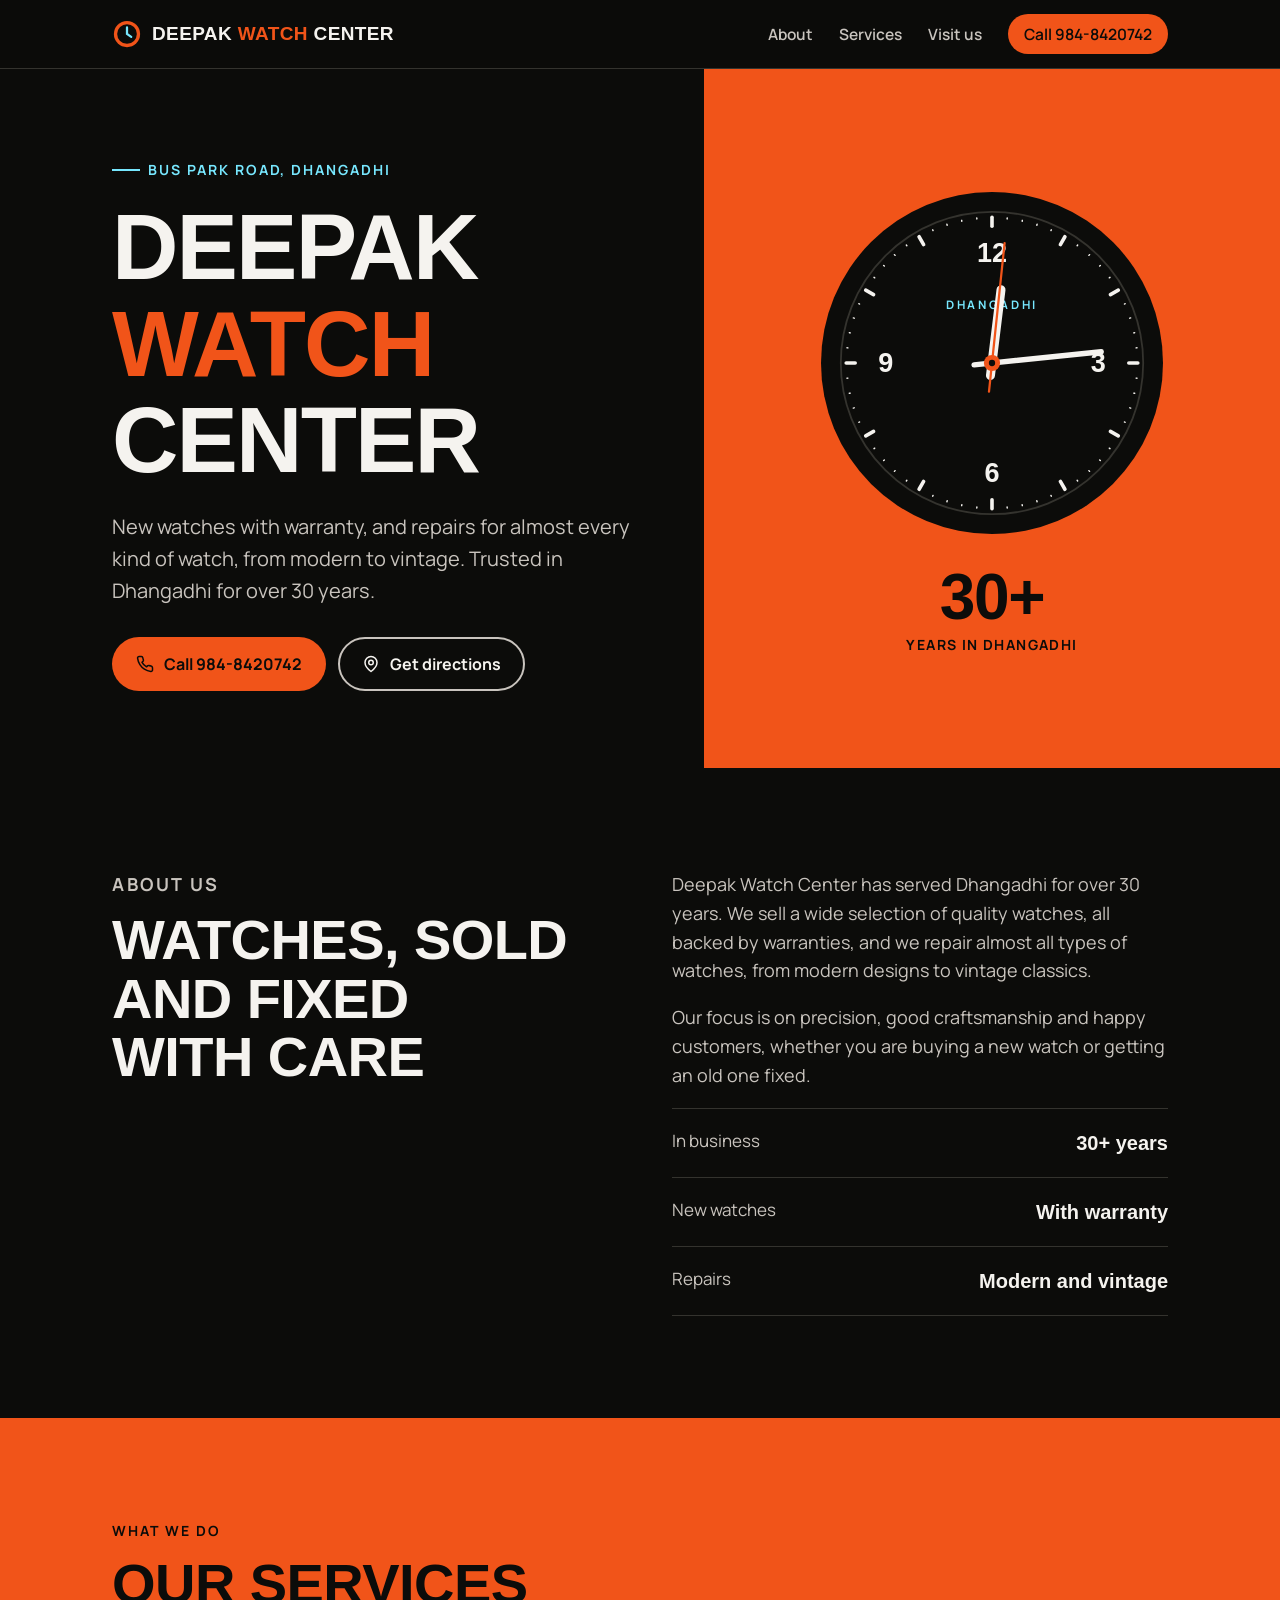
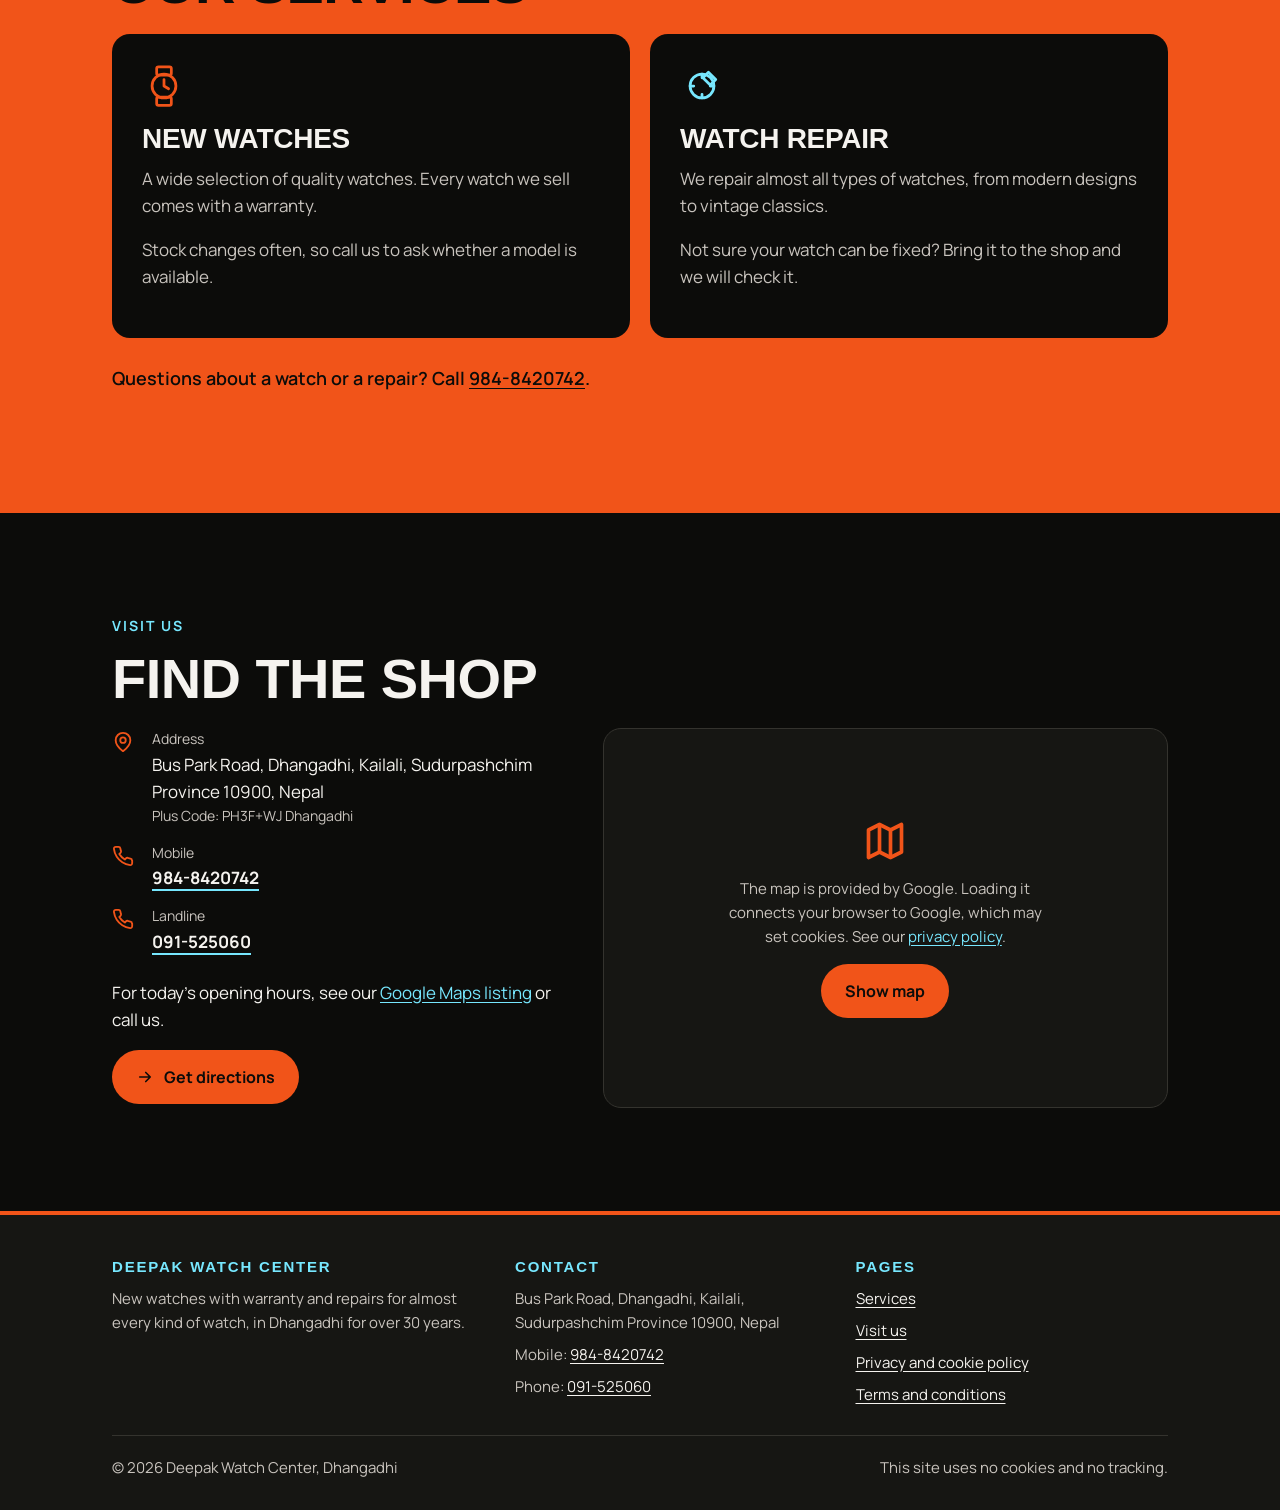
==== index.html @ f007579f "Use relative links Co-Authored-By: Claude Opus 5.5 <noreply@anthropic.com> Claude-Session: https://c" ====
<!DOCTYPE html>
<html lang="en">
<head>
<meta charset="utf-8">
<meta name="viewport" content="width=device-width, initial-scale=1">
<meta http-equiv="Content-Security-Policy" content="default-src 'none'; script-src 'self'; style-src 'self'; font-src 'self'; img-src 'self' data:; frame-src https://maps.google.com https://www.google.com; base-uri 'none'; form-action 'none'; upgrade-insecure-requests">
<meta name="referrer" content="strict-origin-when-cross-origin">
<title>Deepak Watch Center | Watches and watch repair in Dhangadhi</title>
<meta name="description" content="Deepak Watch Center on Bus Park Road, Dhangadhi: new watches with warranty and repairs for almost all types of watches, for over 30 years.">
<link rel="canonical" href="https://deepakwatchcenter.com.np/">
<meta property="og:title" content="Deepak Watch Center | Watches and watch repair in Dhangadhi">
<meta property="og:description" content="Deepak Watch Center on Bus Park Road, Dhangadhi: new watches with warranty and repairs for almost all types of watches, for over 30 years.">
<meta property="og:type" content="website">
<meta property="og:url" content="https://deepakwatchcenter.com.np/">
<meta name="theme-color" content="#0C0C0A">
<link rel="icon" href="favicon.svg" type="image/svg+xml">
<link rel="preload" href="assets/fonts/archivo.woff2" as="font" type="font/woff2" crossorigin>
<link rel="stylesheet" href="assets/style.css">
<script src="assets/site.js" defer></script>
</head>
<body>
<a class="skip" href="#main">Skip to main content</a>
<header class="site-header">
  <div class="wrap">
    <a class="logo" href="./" aria-label="Deepak Watch Center, home"><svg viewBox="0 0 32 32" aria-hidden="true" focusable="false"><circle cx="16" cy="16" r="14" fill="#F15419"/><circle cx="16" cy="16" r="10.5" fill="#0C0C0A"/><path d="M16 9v7l4.5 3" stroke="#77E7FE" stroke-width="2.4" stroke-linecap="round" fill="none"/></svg><span>Deepak <b>Watch</b> Center</span></a>
    <nav class="nav" aria-label="Main">
      <button class="menu-toggle" id="menu-toggle" type="button" aria-expanded="false" aria-controls="menu">Menu</button>
      <ul id="menu">
        <li><a href="./#about">About</a></li>
        <li><a href="./#services">Services</a></li>
        <li><a href="./#visit">Visit us</a></li>
        <li><a class="call" href="tel:+9779848420742">Call 984-8420742</a></li>
      </ul>
    </nav>
  </div>
</header>

<main id="main">
  <section class="hero" aria-labelledby="hero-title">
    <div class="hero-text">
      <p class="eyebrow">Bus Park Road, Dhangadhi</p>
      <h1 id="hero-title">Deepak <span class="o">Watch</span> Center</h1>
      <p class="lead">New watches with warranty, and repairs for almost every kind of watch, from modern to vintage. Trusted in Dhangadhi for over 30 years.</p>
      <div class="actions">
        <a class="btn btn-orange" href="tel:+9779848420742"><svg viewBox="0 0 24 24" fill="none" stroke="currentColor" stroke-width="2" stroke-linecap="round" stroke-linejoin="round" aria-hidden="true" focusable="false"><path d="M22 16.9v3a2 2 0 0 1-2.2 2 19.8 19.8 0 0 1-8.6-3.1 19.5 19.5 0 0 1-6-6A19.8 19.8 0 0 1 2.1 4.2 2 2 0 0 1 4.1 2h3a2 2 0 0 1 2 1.7c.1.9.4 1.8.7 2.7a2 2 0 0 1-.5 2.1L8 9.8a16 16 0 0 0 6 6l1.3-1.3a2 2 0 0 1 2.1-.4c.9.3 1.8.6 2.7.7a2 2 0 0 1 1.7 2Z"/></svg>Call 984-8420742</a>
        <a class="btn btn-ghost" href="https://www.google.com/maps/dir/?api=1&amp;destination=28.7048389,80.5740302" rel="noopener noreferrer" target="_blank"><svg viewBox="0 0 24 24" fill="none" stroke="currentColor" stroke-width="2" stroke-linecap="round" stroke-linejoin="round" aria-hidden="true" focusable="false"><path d="M20 10c0 6-8 12-8 12S4 16 4 10a8 8 0 0 1 16 0Z"/><circle cx="12" cy="10" r="3"/></svg>Get directions<span class="sr-only"> (opens Google Maps in a new tab)</span></a>
      </div>
    </div>
    <div class="hero-art">
      <svg class="clock" viewBox="0 0 400 400" role="img" aria-labelledby="clock-t">
  <title id="clock-t">Illustration of a watch face showing the current time in Nepal</title>
  <circle cx="200" cy="200" r="190" fill="#0C0C0A"/>
  <circle cx="200" cy="200" r="168" fill="none" stroke="#34332E" stroke-width="2"/>
  <g id="ticks" stroke="#F5F3EF" stroke-linecap="round">
    <line x1="200.0" y1="48.0" x2="200.0" y2="38.0" stroke-width="4"/>
    <line x1="216.8" y1="39.9" x2="216.9" y2="38.9" stroke-width="1.6"/>
    <line x1="233.5" y1="42.5" x2="233.7" y2="41.5" stroke-width="1.6"/>
    <line x1="249.8" y1="46.9" x2="250.1" y2="45.9" stroke-width="1.6"/>
    <line x1="265.5" y1="52.9" x2="265.9" y2="52.0" stroke-width="1.6"/>
    <line x1="276.0" y1="68.4" x2="281.0" y2="59.7" stroke-width="4"/>
    <line x1="294.6" y1="69.7" x2="295.2" y2="68.9" stroke-width="1.6"/>
    <line x1="307.7" y1="80.4" x2="308.4" y2="79.6" stroke-width="1.6"/>
    <line x1="319.6" y1="92.3" x2="320.4" y2="91.6" stroke-width="1.6"/>
    <line x1="330.3" y1="105.4" x2="331.1" y2="104.8" stroke-width="1.6"/>
    <line x1="331.6" y1="124.0" x2="340.3" y2="119.0" stroke-width="4"/>
    <line x1="347.1" y1="134.5" x2="348.0" y2="134.1" stroke-width="1.6"/>
    <line x1="353.1" y1="150.2" x2="354.1" y2="149.9" stroke-width="1.6"/>
    <line x1="357.5" y1="166.5" x2="358.5" y2="166.3" stroke-width="1.6"/>
    <line x1="360.1" y1="183.2" x2="361.1" y2="183.1" stroke-width="1.6"/>
    <line x1="352.0" y1="200.0" x2="362.0" y2="200.0" stroke-width="4"/>
    <line x1="360.1" y1="216.8" x2="361.1" y2="216.9" stroke-width="1.6"/>
    <line x1="357.5" y1="233.5" x2="358.5" y2="233.7" stroke-width="1.6"/>
    <line x1="353.1" y1="249.8" x2="354.1" y2="250.1" stroke-width="1.6"/>
    <line x1="347.1" y1="265.5" x2="348.0" y2="265.9" stroke-width="1.6"/>
    <line x1="331.6" y1="276.0" x2="340.3" y2="281.0" stroke-width="4"/>
    <line x1="330.3" y1="294.6" x2="331.1" y2="295.2" stroke-width="1.6"/>
    <line x1="319.6" y1="307.7" x2="320.4" y2="308.4" stroke-width="1.6"/>
    <line x1="307.7" y1="319.6" x2="308.4" y2="320.4" stroke-width="1.6"/>
    <line x1="294.6" y1="330.3" x2="295.2" y2="331.1" stroke-width="1.6"/>
    <line x1="276.0" y1="331.6" x2="281.0" y2="340.3" stroke-width="4"/>
    <line x1="265.5" y1="347.1" x2="265.9" y2="348.0" stroke-width="1.6"/>
    <line x1="249.8" y1="353.1" x2="250.1" y2="354.1" stroke-width="1.6"/>
    <line x1="233.5" y1="357.5" x2="233.7" y2="358.5" stroke-width="1.6"/>
    <line x1="216.8" y1="360.1" x2="216.9" y2="361.1" stroke-width="1.6"/>
    <line x1="200.0" y1="352.0" x2="200.0" y2="362.0" stroke-width="4"/>
    <line x1="183.2" y1="360.1" x2="183.1" y2="361.1" stroke-width="1.6"/>
    <line x1="166.5" y1="357.5" x2="166.3" y2="358.5" stroke-width="1.6"/>
    <line x1="150.2" y1="353.1" x2="149.9" y2="354.1" stroke-width="1.6"/>
    <line x1="134.5" y1="347.1" x2="134.1" y2="348.0" stroke-width="1.6"/>
    <line x1="124.0" y1="331.6" x2="119.0" y2="340.3" stroke-width="4"/>
    <line x1="105.4" y1="330.3" x2="104.8" y2="331.1" stroke-width="1.6"/>
    <line x1="92.3" y1="319.6" x2="91.6" y2="320.4" stroke-width="1.6"/>
    <line x1="80.4" y1="307.7" x2="79.6" y2="308.4" stroke-width="1.6"/>
    <line x1="69.7" y1="294.6" x2="68.9" y2="295.2" stroke-width="1.6"/>
    <line x1="68.4" y1="276.0" x2="59.7" y2="281.0" stroke-width="4"/>
    <line x1="52.9" y1="265.5" x2="52.0" y2="265.9" stroke-width="1.6"/>
    <line x1="46.9" y1="249.8" x2="45.9" y2="250.1" stroke-width="1.6"/>
    <line x1="42.5" y1="233.5" x2="41.5" y2="233.7" stroke-width="1.6"/>
    <line x1="39.9" y1="216.8" x2="38.9" y2="216.9" stroke-width="1.6"/>
    <line x1="48.0" y1="200.0" x2="38.0" y2="200.0" stroke-width="4"/>
    <line x1="39.9" y1="183.2" x2="38.9" y2="183.1" stroke-width="1.6"/>
    <line x1="42.5" y1="166.5" x2="41.5" y2="166.3" stroke-width="1.6"/>
    <line x1="46.9" y1="150.2" x2="45.9" y2="149.9" stroke-width="1.6"/>
    <line x1="52.9" y1="134.5" x2="52.0" y2="134.1" stroke-width="1.6"/>
    <line x1="68.4" y1="124.0" x2="59.7" y2="119.0" stroke-width="4"/>
    <line x1="69.7" y1="105.4" x2="68.9" y2="104.8" stroke-width="1.6"/>
    <line x1="80.4" y1="92.3" x2="79.6" y2="91.6" stroke-width="1.6"/>
    <line x1="92.3" y1="80.4" x2="91.6" y2="79.6" stroke-width="1.6"/>
    <line x1="105.4" y1="69.7" x2="104.8" y2="68.9" stroke-width="1.6"/>
    <line x1="124.0" y1="68.4" x2="119.0" y2="59.7" stroke-width="4"/>
    <line x1="134.5" y1="52.9" x2="134.1" y2="52.0" stroke-width="1.6"/>
    <line x1="150.2" y1="46.9" x2="149.9" y2="45.9" stroke-width="1.6"/>
    <line x1="166.5" y1="42.5" x2="166.3" y2="41.5" stroke-width="1.6"/>
    <line x1="183.2" y1="39.9" x2="183.1" y2="38.9" stroke-width="1.6"/>
  </g>
  <g font-family="Archivo, Arial, sans-serif" font-weight="800" font-size="30" fill="#F5F3EF" text-anchor="middle">
    <text x="200" y="88">12</text><text x="318" y="210">3</text><text x="200" y="332">6</text><text x="82" y="210">9</text>
  </g>
  <text x="200" y="140" font-family="Manrope, Arial, sans-serif" font-weight="700" font-size="13" letter-spacing="3" fill="#77E7FE" text-anchor="middle">DHANGADHI</text>
  <line id="hand-h" x1="200" y1="214" x2="200" y2="118" stroke="#F5F3EF" stroke-width="10" stroke-linecap="round" transform="rotate(305 200 200)"/>
  <line id="hand-m" x1="200" y1="220" x2="200" y2="78" stroke="#F5F3EF" stroke-width="6" stroke-linecap="round" transform="rotate(60 200 200)"/>
  <line id="hand-s" x1="200" y1="232" x2="200" y2="66" stroke="#F15419" stroke-width="2.5" stroke-linecap="round" transform="rotate(0 200 200)"/>
  <circle cx="200" cy="200" r="9" fill="#F15419"/><circle cx="200" cy="200" r="3.5" fill="#0C0C0A"/>
</svg>
      <p class="years" aria-hidden="true">30+<small>years in Dhangadhi</small></p>
    </div>
  </section>

  <section class="block" id="about" aria-labelledby="about-title">
    <div class="wrap two about">
      <div>
        <p class="sec-label">About us</p>
        <h2 id="about-title">Watches, sold and fixed with care</h2>
      </div>
      <div>
        <p>Deepak Watch Center has served Dhangadhi for over 30 years. We sell a wide selection of quality watches, all backed by warranties, and we repair almost all types of watches, from modern designs to vintage classics.</p>
        <p>Our focus is on precision, good craftsmanship and happy customers, whether you are buying a new watch or getting an old one fixed.</p>
        <ul class="facts">
          <li><span>In business</span><b>30+ years</b></li>
          <li><span>New watches</span><b>With warranty</b></li>
          <li><span>Repairs</span><b>Modern and vintage</b></li>
        </ul>
      </div>
    </div>
  </section>

  <section class="block on-orange" id="services" aria-labelledby="services-title">
    <div class="wrap">
      <p class="sec-label">What we do</p>
      <h2 id="services-title">Our services</h2>
      <div class="services">
        <article class="service">
          <svg viewBox="0 0 48 48" fill="none" stroke="#F15419" stroke-width="3" stroke-linecap="round" stroke-linejoin="round" aria-hidden="true" focusable="false"><rect x="16" y="3" width="16" height="9" rx="2"/><rect x="16" y="36" width="16" height="9" rx="2"/><circle cx="24" cy="24" r="13"/><path d="M24 17v7l5 3"/></svg>
          <h3>New watches</h3>
          <p>A wide selection of quality watches. Every watch we sell comes with a warranty.</p>
          <p>Stock changes often, so call us to ask whether a model is available.</p>
        </article>
        <article class="service">
          <svg viewBox="0 0 48 48" fill="none" stroke="#77E7FE" stroke-width="3" stroke-linecap="round" stroke-linejoin="round" aria-hidden="true" focusable="false"><circle cx="24" cy="24" r="13"/><path d="M24 11v4M24 33v4M11 24h4M33 24h4"/><path d="m31 9 8 8-6 6-8-8Z"/></svg>
          <h3>Watch repair</h3>
          <p>We repair almost all types of watches, from modern designs to vintage classics.</p>
          <p>Not sure your watch can be fixed? Bring it to the shop and we will check it.</p>
        </article>
      </div>
      <p class="note">Questions about a watch or a repair? Call <a href="tel:+9779848420742">984-8420742</a>.</p>
    </div>
  </section>

  <section class="block" id="visit" aria-labelledby="visit-title">
    <div class="wrap">
      <p class="sec-label">Visit us</p>
      <h2 id="visit-title">Find the shop</h2>
      <div class="visit-grid">
        <div>
          <ul class="contact-list">
            <li><svg viewBox="0 0 24 24" fill="none" stroke="currentColor" stroke-width="2" stroke-linecap="round" stroke-linejoin="round" aria-hidden="true" focusable="false"><path d="M20 10c0 6-8 12-8 12S4 16 4 10a8 8 0 0 1 16 0Z"/><circle cx="12" cy="10" r="3"/></svg><div><small>Address</small>Bus Park Road, Dhangadhi, Kailali, Sudurpashchim Province 10900, Nepal<br><small>Plus Code: PH3F+WJ Dhangadhi</small></div></li>
            <li><svg viewBox="0 0 24 24" fill="none" stroke="currentColor" stroke-width="2" stroke-linecap="round" stroke-linejoin="round" aria-hidden="true" focusable="false"><path d="M22 16.9v3a2 2 0 0 1-2.2 2 19.8 19.8 0 0 1-8.6-3.1 19.5 19.5 0 0 1-6-6A19.8 19.8 0 0 1 2.1 4.2 2 2 0 0 1 4.1 2h3a2 2 0 0 1 2 1.7c.1.9.4 1.8.7 2.7a2 2 0 0 1-.5 2.1L8 9.8a16 16 0 0 0 6 6l1.3-1.3a2 2 0 0 1 2.1-.4c.9.3 1.8.6 2.7.7a2 2 0 0 1 1.7 2Z"/></svg><div><small>Mobile</small><a href="tel:+9779848420742">984-8420742</a></div></li>
            <li><svg viewBox="0 0 24 24" fill="none" stroke="currentColor" stroke-width="2" stroke-linecap="round" stroke-linejoin="round" aria-hidden="true" focusable="false"><path d="M22 16.9v3a2 2 0 0 1-2.2 2 19.8 19.8 0 0 1-8.6-3.1 19.5 19.5 0 0 1-6-6A19.8 19.8 0 0 1 2.1 4.2 2 2 0 0 1 4.1 2h3a2 2 0 0 1 2 1.7c.1.9.4 1.8.7 2.7a2 2 0 0 1-.5 2.1L8 9.8a16 16 0 0 0 6 6l1.3-1.3a2 2 0 0 1 2.1-.4c.9.3 1.8.6 2.7.7a2 2 0 0 1 1.7 2Z"/></svg><div><small>Landline</small><a href="tel:+97791525060">091-525060</a></div></li>
          </ul>
          <p class="hours">For today's opening hours, see our <a href="https://maps.app.goo.gl/YZKGEJjhBLyE1cfY9" rel="noopener noreferrer" target="_blank">Google Maps listing<span class="sr-only"> (opens in a new tab)</span></a> or call us.</p>
          <div class="actions">
            <a class="btn btn-orange" href="https://www.google.com/maps/dir/?api=1&amp;destination=28.7048389,80.5740302" rel="noopener noreferrer" target="_blank"><svg viewBox="0 0 24 24" fill="none" stroke="currentColor" stroke-width="2.2" stroke-linecap="round" stroke-linejoin="round" aria-hidden="true" focusable="false"><path d="M5 12h14M13 6l6 6-6 6"/></svg>Get directions<span class="sr-only"> (opens Google Maps in a new tab)</span></a>
          </div>
        </div>
        <div class="map" id="map">
          <div class="map-consent">
            <svg viewBox="0 0 24 24" fill="none" stroke="currentColor" stroke-width="2" stroke-linecap="round" stroke-linejoin="round" aria-hidden="true" focusable="false"><path d="m3 6 6-3 6 3 6-3v15l-6 3-6-3-6 3Z"/><path d="M9 3v15M15 6v15"/></svg>
            <p>The map is provided by Google. Loading it connects your browser to Google, which may set cookies. See our <a href="privacy.html#map">privacy policy</a>.</p>
            <button class="btn btn-orange" id="load-map" type="button">Show map</button>
          </div>
        </div>
      </div>
    </div>
  </section>
</main>
<footer class="site-footer">
  <div class="wrap">
    <div class="cols">
      <div>
        <h2>Deepak Watch Center</h2>
        <p>New watches with warranty and repairs for almost every kind of watch, in Dhangadhi for over 30 years.</p>
      </div>
      <div>
        <h2>Contact</h2>
        <ul>
          <li>Bus Park Road, Dhangadhi, Kailali, Sudurpashchim Province 10900, Nepal</li>
          <li>Mobile: <a href="tel:+9779848420742">984-8420742</a></li>
          <li>Phone: <a href="tel:+97791525060">091-525060</a></li>
        </ul>
      </div>
      <div>
        <h2>Pages</h2>
        <ul>
          <li><a href="./#services">Services</a></li>
          <li><a href="./#visit">Visit us</a></li>
          <li><a href="privacy.html">Privacy and cookie policy</a></li>
          <li><a href="terms.html">Terms and conditions</a></li>
        </ul>
      </div>
    </div>
    <div class="fine"><span>© <span id="year">2026</span> Deepak Watch Center, Dhangadhi</span><span>This site uses no cookies and no tracking.</span></div>
  </div>
</footer>
</body>
</html>
---- assets/style.css ----
/* Deepak Watch Center
   Palette 60:30:10 — obsidian black (base), blaze orange (blocks and buttons), glacier blue (small accents).
   Contrast rules: text on orange is always black (5.6:1). Never white or blue text on orange. */

@font-face{font-family:"Archivo";src:url("fonts/archivo.woff2") format("woff2");font-weight:100 900;font-display:swap}
@font-face{font-family:"Manrope";src:url("fonts/manrope.woff2") format("woff2");font-weight:200 800;font-display:swap}

:root{
  --black:#0C0C0A;
  --black-2:#161613;
  --black-3:#22221E;
  --orange:#F15419;
  --blue:#77E7FE;
  --ink:#F5F3EF;
  --ink-2:#C9C4BE;   /* 11.3:1 on black */
  --line:#34332E;
  --display:"Archivo","Arial Narrow",Arial,sans-serif;
  --body:"Manrope","Segoe UI",system-ui,sans-serif;
  --wrap:1120px;
  color-scheme:dark;
}
*{box-sizing:border-box}
html{scroll-behavior:smooth;scroll-padding-top:80px}
body{margin:0;background:var(--black);color:var(--ink);font:17px/1.6 var(--body);-webkit-font-smoothing:antialiased}
img,svg{max-width:100%;display:block}
a{color:var(--blue);text-underline-offset:3px}
a:hover{text-decoration-thickness:2px}
:focus-visible{outline:3px solid var(--blue);outline-offset:3px;border-radius:4px}
.on-orange :focus-visible{outline-color:var(--black)}
h1,h2,h3{font-family:var(--display);line-height:1.05;margin:0;text-wrap:balance;letter-spacing:-.01em}
p{margin:0 0 1em}
.wrap{max-width:var(--wrap);margin:0 auto;padding:0 clamp(16px,4vw,32px)}
.skip{position:absolute;left:12px;top:-60px;background:var(--orange);color:var(--black);padding:10px 14px;border-radius:6px;font-weight:700;z-index:50}
.skip:focus{top:12px}
.sr-only{position:absolute;width:1px;height:1px;overflow:hidden;clip:rect(0 0 0 0);white-space:nowrap}

/* header */
.site-header{position:sticky;top:0;z-index:20;background:rgba(12,12,10,.92);backdrop-filter:blur(8px);border-bottom:1px solid var(--line)}
.site-header .wrap{display:flex;align-items:center;justify-content:space-between;height:68px;gap:16px}
.logo{display:flex;align-items:center;gap:10px;color:var(--ink);text-decoration:none;font:800 19px var(--display);letter-spacing:.02em;text-transform:uppercase}
.logo svg{width:30px;height:30px}
.logo span b{color:var(--orange);font-weight:800}
.nav ul{list-style:none;display:flex;gap:26px;margin:0;padding:0;align-items:center}
.nav a{color:var(--ink-2);text-decoration:none;font-weight:600;font-size:15.5px}
.nav a:hover,.nav a[aria-current="page"]{color:var(--ink)}
.nav .call{color:var(--black);background:var(--orange);padding:9px 16px;border-radius:999px}
.nav .call:hover{color:var(--black);background:#FF6A30}
.menu-toggle{display:none;background:none;border:1px solid var(--line);color:var(--ink);border-radius:8px;padding:8px 14px;font:600 15px var(--body);cursor:pointer}
@media (max-width:820px){
  .menu-toggle{display:block}
  .nav ul{display:none;position:absolute;top:68px;left:0;right:0;flex-direction:column;align-items:stretch;gap:0;background:var(--black);border-bottom:1px solid var(--line);padding:8px clamp(16px,4vw,32px) 18px}
  .nav ul.open{display:flex}
  .nav li a{display:block;padding:12px 0}
  .nav .call{text-align:center;margin-top:8px}
}

/* buttons */
.btn{display:inline-flex;align-items:center;gap:10px;font:700 16px var(--body);padding:14px 22px;border-radius:999px;text-decoration:none;border:2px solid transparent;transition:transform .15s ease,background .15s ease}
.btn:hover{transform:translateY(-1px)}
.btn svg{width:18px;height:18px}
.btn-orange{background:var(--orange);color:var(--black)}
.btn-orange:hover{background:#FF6A30;color:var(--black)}
.btn-black{background:var(--black);color:var(--ink)}
.btn-black:hover{background:var(--black-3);color:var(--ink)}
.btn-ghost{border-color:var(--ink-2);color:var(--ink)}
.btn-ghost:hover{border-color:var(--blue);color:var(--ink)}

/* hero */
.hero{display:grid;grid-template-columns:minmax(0,1.1fr) minmax(0,.9fr);min-height:min(640px,calc(100vh - 68px))}
.hero-text{padding:clamp(44px,7vw,96px) clamp(16px,4vw,48px) clamp(44px,6vw,80px) max(clamp(16px,4vw,32px),calc((100vw - var(--wrap))/2 + 32px));display:flex;flex-direction:column;justify-content:center}
.eyebrow{display:inline-flex;align-items:center;gap:8px;color:var(--blue);font-weight:700;font-size:14px;letter-spacing:.14em;text-transform:uppercase;margin-bottom:18px}
.eyebrow::before{content:"";width:28px;height:2px;background:var(--blue)}
.hero h1{font-size:clamp(46px,7.2vw,92px);font-weight:900;text-transform:uppercase;letter-spacing:-.02em}
.hero h1 .o{color:var(--orange)}
.hero .lead{font-size:clamp(17px,1.6vw,20px);color:var(--ink-2);max-width:46ch;margin:22px 0 30px}
.hero .actions{display:flex;flex-wrap:wrap;gap:12px}
.hero-art{background:var(--orange);display:flex;flex-direction:column;align-items:center;justify-content:center;gap:22px;padding:40px 28px}
.hero-art .clock{width:min(360px,78%);height:auto}
.hero-art .years{margin:0;color:var(--black);font:900 clamp(44px,5vw,64px)/1 var(--display);letter-spacing:-.02em;text-align:center}
.hero-art .years small{display:block;font:700 14px var(--body);letter-spacing:.1em;text-transform:uppercase;margin-top:6px}
@media (max-width:860px){.hero{grid-template-columns:1fr;min-height:0}}

/* sections */
section.block{padding:clamp(60px,8vw,104px) 0}
.sec-label{color:var(--blue);font-weight:700;font-size:14px;letter-spacing:.14em;text-transform:uppercase;margin-bottom:12px}
.block h2{font-size:clamp(34px,4.6vw,56px);font-weight:900;text-transform:uppercase;margin-bottom:20px}
.two{display:grid;grid-template-columns:minmax(0,1fr) minmax(0,1fr);gap:clamp(28px,5vw,72px);align-items:start}
.about p{color:var(--ink-2);font-size:18px;max-width:58ch}
.facts{list-style:none;margin:0;padding:0;display:grid;gap:0;border-top:1px solid var(--line)}
.facts li{display:flex;justify-content:space-between;gap:16px;padding:18px 0;border-bottom:1px solid var(--line)}
.facts li span{color:var(--ink-2)}
.facts li b{font-family:var(--display);font-size:20px;text-align:right}
@media (max-width:820px){.two{grid-template-columns:1fr}}

/* services: orange band */
.on-orange{background:var(--orange);color:var(--black)}
.on-orange .sec-label{color:var(--black)}
.on-orange a{color:var(--black)}
.services{display:grid;grid-template-columns:repeat(2,minmax(0,1fr));gap:20px;margin-top:10px}
.service{background:var(--black);color:var(--ink);border-radius:18px;padding:30px}
.service h3{font-size:28px;text-transform:uppercase;margin:16px 0 12px}
.service p{color:var(--ink-2)}
.service svg{width:44px;height:44px}
.service ul{margin:0;padding-left:20px;color:var(--ink-2)}
.service li{margin-bottom:6px}
.note{margin-top:26px;font-weight:600;font-size:18px}
@media (max-width:720px){.services{grid-template-columns:1fr}}

/* visit */
.visit-grid{display:grid;grid-template-columns:minmax(0,.9fr) minmax(0,1.1fr);gap:28px;align-items:stretch}
.contact-list{list-style:none;margin:0 0 24px;padding:0;display:grid;gap:14px}
.contact-list li{display:grid;grid-template-columns:28px 1fr;gap:12px;align-items:start}
.contact-list svg{width:22px;height:22px;color:var(--orange);margin-top:3px}
.contact-list small{display:block;color:var(--ink-2);font-size:14px}
.contact-list a{color:var(--ink);font-weight:700;text-decoration:none;border-bottom:2px solid var(--blue)}
.contact-list a:hover{color:var(--blue)}
.map{background:var(--black-2);border:1px solid var(--line);border-radius:18px;min-height:380px;display:grid;place-items:center;overflow:hidden;position:relative}
.map-consent{max-width:380px;text-align:center;padding:28px}
.map-consent svg{width:44px;height:44px;margin:0 auto 14px;color:var(--orange)}
.map-consent p{color:var(--ink-2);font-size:15px}
.map iframe{position:absolute;inset:0;width:100%;height:100%;border:0}
@media (max-width:860px){.visit-grid{grid-template-columns:1fr}}

/* legal pages */
.legal{padding:clamp(48px,7vw,88px) 0}
.legal .wrap{max-width:780px}
.legal h1{font-size:clamp(36px,5vw,56px);font-weight:900;text-transform:uppercase;margin-bottom:8px}
.legal .updated{color:var(--ink-2);margin-bottom:34px}
.legal h2{font-size:24px;margin:34px 0 10px}
.legal p,.legal li{color:var(--ink-2)}
.legal ul{padding-left:22px}
.legal li{margin-bottom:6px}

/* footer */
.site-footer{border-top:4px solid var(--orange);background:var(--black-2);padding:44px 0 30px;font-size:15px}
.site-footer .cols{display:grid;grid-template-columns:1.2fr 1fr 1fr;gap:28px;margin-bottom:28px}
.site-footer h2{font-size:15px;letter-spacing:.12em;text-transform:uppercase;color:var(--blue);margin-bottom:12px}
.site-footer p,.site-footer li{color:var(--ink-2)}
.site-footer ul{list-style:none;margin:0;padding:0;display:grid;gap:8px}
.site-footer a{color:var(--ink)}
.site-footer .fine{border-top:1px solid var(--line);padding-top:20px;color:var(--ink-2);display:flex;justify-content:space-between;flex-wrap:wrap;gap:10px}
@media (max-width:760px){.site-footer .cols{grid-template-columns:1fr}}

/* clock hands */
.hand{transform-origin:200px 200px}
@media (prefers-reduced-motion:reduce){
  html{scroll-behavior:auto}
  .btn,.btn:hover{transition:none;transform:none}
}
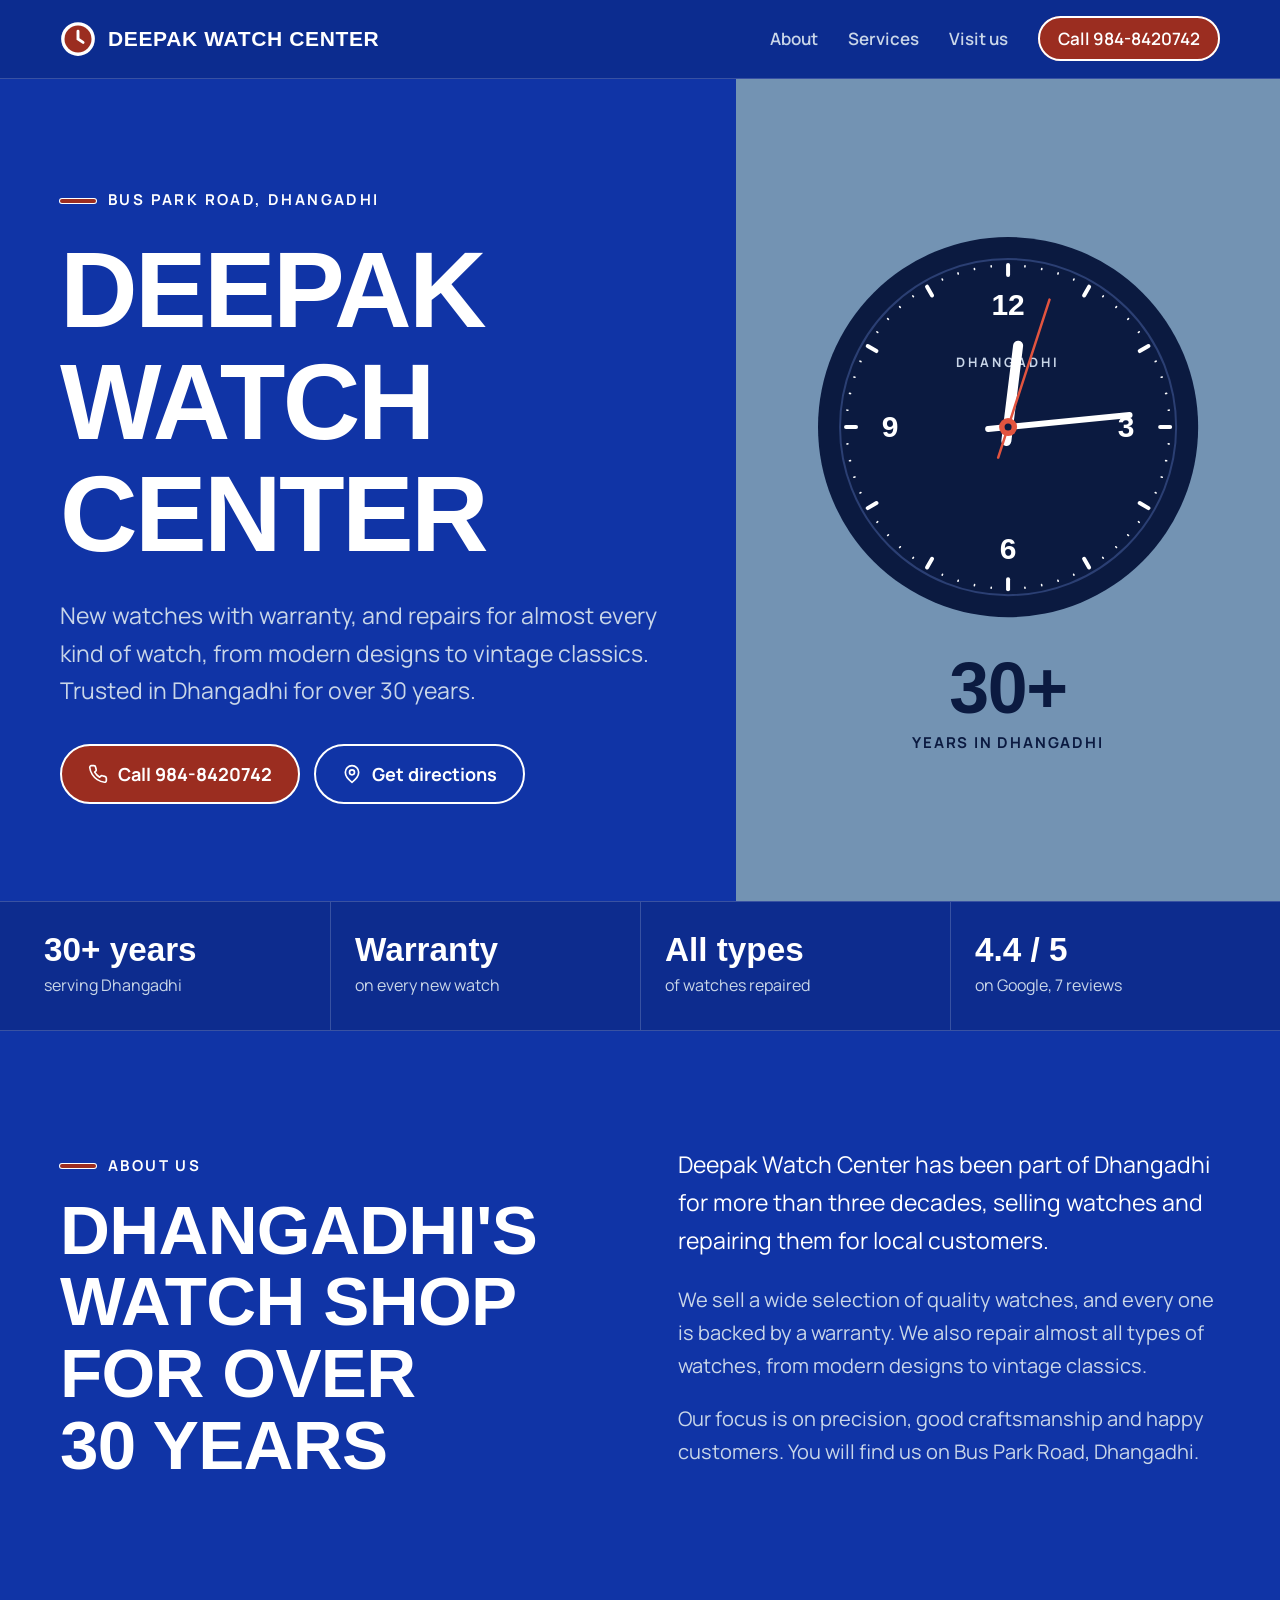
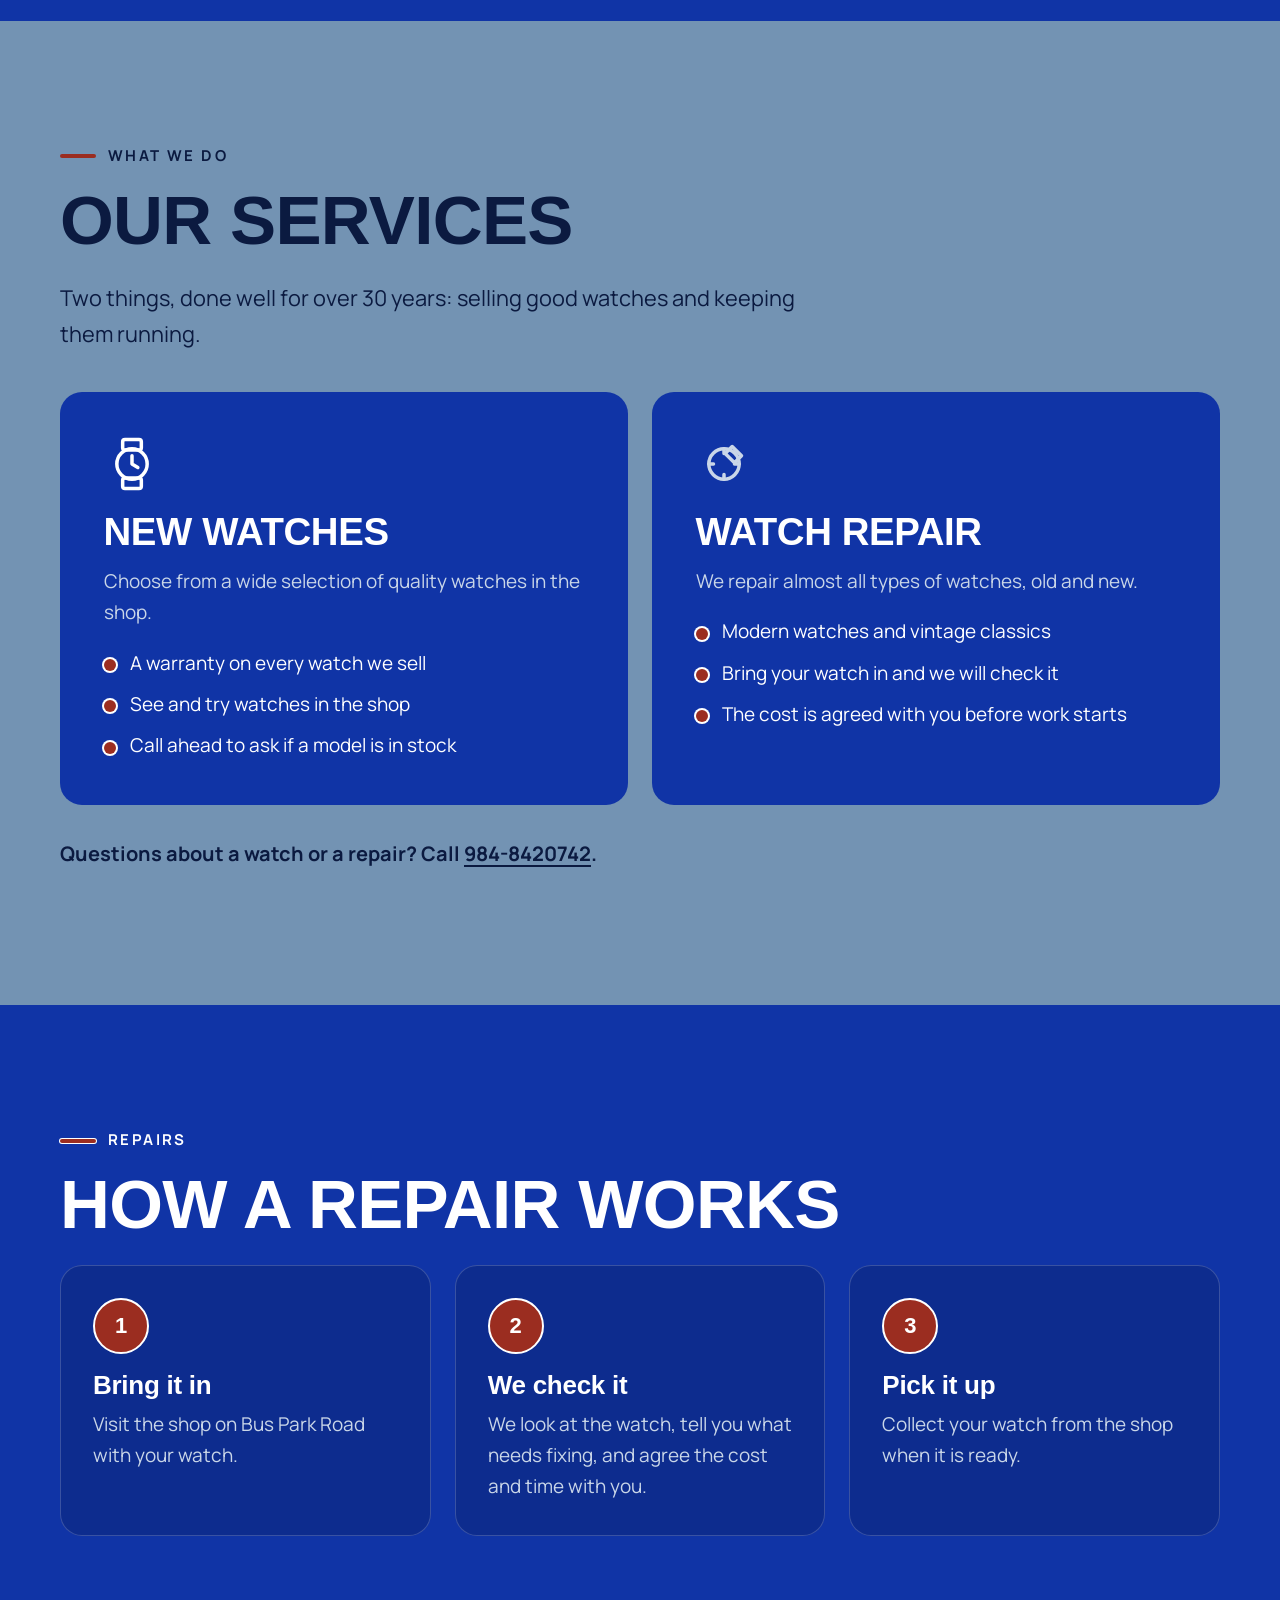
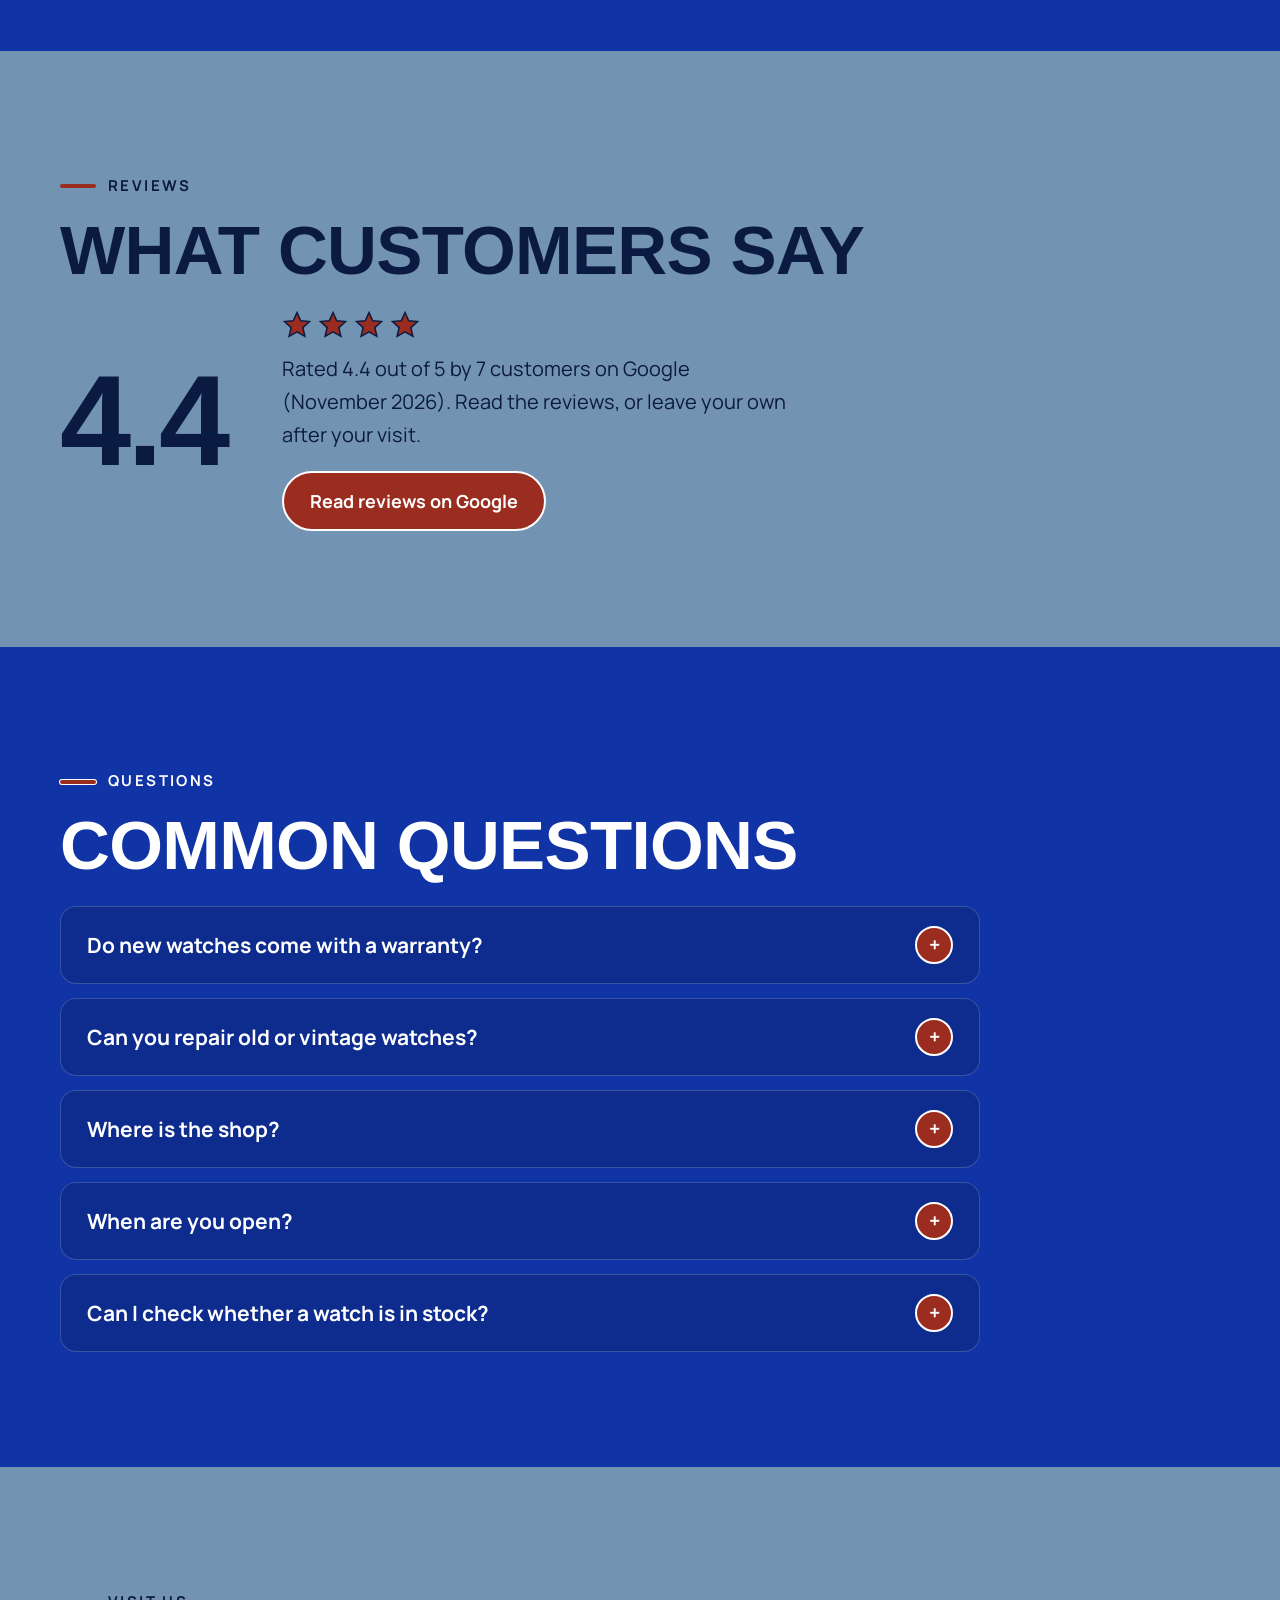
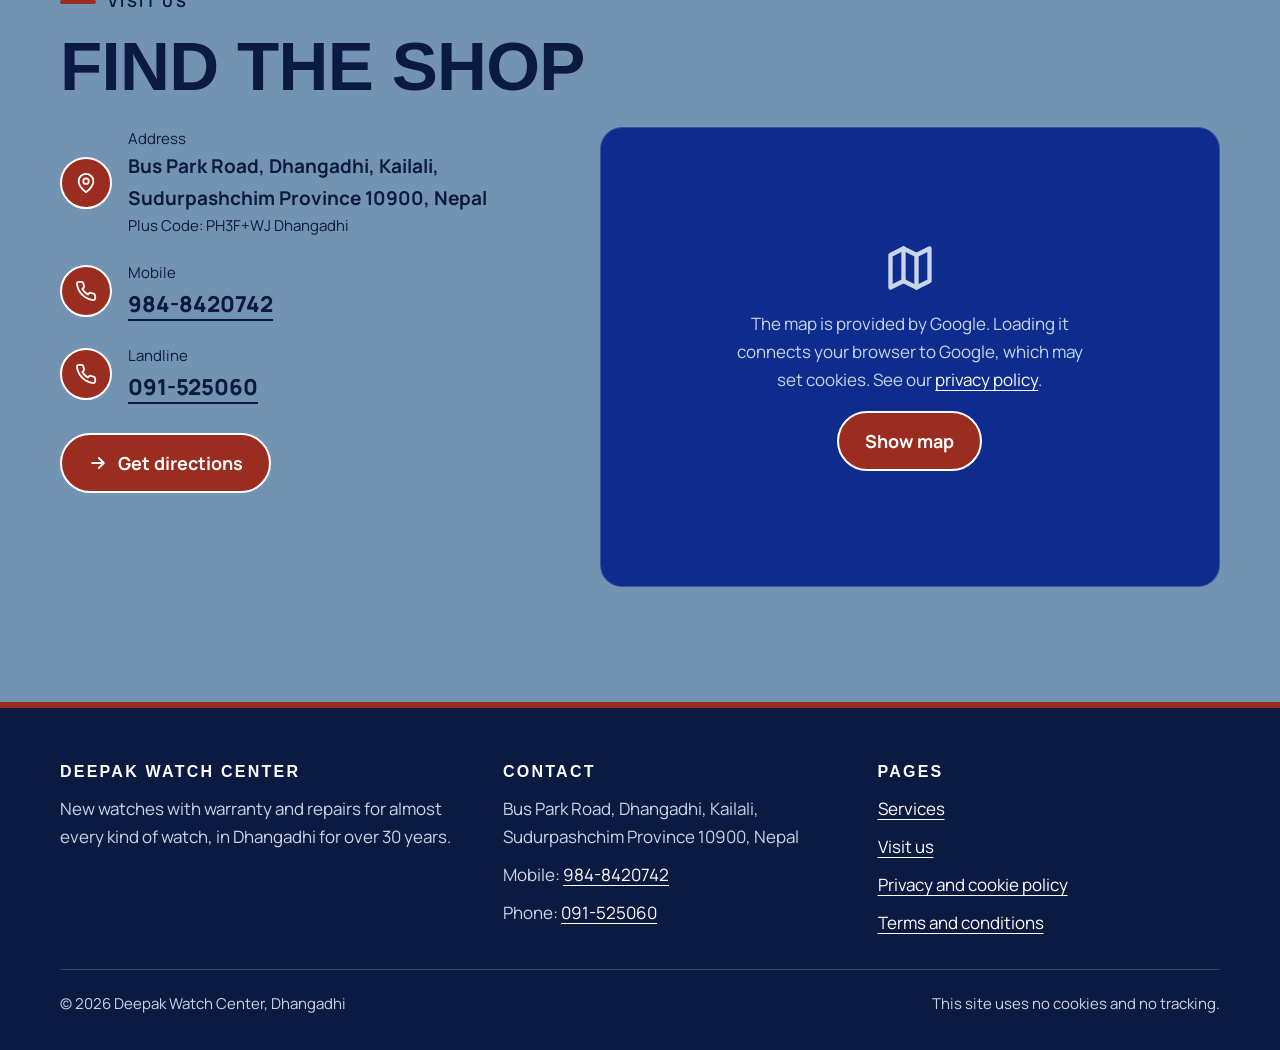
==== commit d2bfa327: "New palette (Egyptian blue, stone blue, burnt red) and fuller home page Co-Authored-By: Claude Opus " ====
--- a/index.html
+++ b/index.html
@@ -12,7 +12,7 @@
 <meta property="og:description" content="Deepak Watch Center on Bus Park Road, Dhangadhi: new watches with warranty and repairs for almost all types of watches, for over 30 years.">
 <meta property="og:type" content="website">
 <meta property="og:url" content="https://deepakwatchcenter.com.np/">
-<meta name="theme-color" content="#0C0C0A">
+<meta name="theme-color" content="#1034A6">
 <link rel="icon" href="favicon.svg" type="image/svg+xml">
 <link rel="preload" href="assets/fonts/archivo.woff2" as="font" type="font/woff2" crossorigin>
 <link rel="stylesheet" href="assets/style.css">
@@ -22,7 +22,7 @@
 <a class="skip" href="#main">Skip to main content</a>
 <header class="site-header">
   <div class="wrap">
-    <a class="logo" href="./" aria-label="Deepak Watch Center, home"><svg viewBox="0 0 32 32" aria-hidden="true" focusable="false"><circle cx="16" cy="16" r="14" fill="#F15419"/><circle cx="16" cy="16" r="10.5" fill="#0C0C0A"/><path d="M16 9v7l4.5 3" stroke="#77E7FE" stroke-width="2.4" stroke-linecap="round" fill="none"/></svg><span>Deepak <b>Watch</b> Center</span></a>
+    <a class="logo" href="./" aria-label="Deepak Watch Center, home"><svg viewBox="0 0 32 32" aria-hidden="true" focusable="false"><circle cx="16" cy="16" r="15" fill="#FFFFFF"/><circle cx="16" cy="16" r="12" fill="#9B2D20"/><path d="M16 9v7l4.5 3" stroke="#FFFFFF" stroke-width="2.6" stroke-linecap="round" fill="none"/></svg><span>Deepak <b>Watch</b> Center</span></a>
     <nav class="nav" aria-label="Main">
       <button class="menu-toggle" id="menu-toggle" type="button" aria-expanded="false" aria-controls="menu">Menu</button>
       <ul id="menu">
@@ -39,19 +39,19 @@
   <section class="hero" aria-labelledby="hero-title">
     <div class="hero-text">
       <p class="eyebrow">Bus Park Road, Dhangadhi</p>
-      <h1 id="hero-title">Deepak <span class="o">Watch</span> Center</h1>
-      <p class="lead">New watches with warranty, and repairs for almost every kind of watch, from modern to vintage. Trusted in Dhangadhi for over 30 years.</p>
+      <h1 id="hero-title">Deepak Watch Center</h1>
+      <p class="lead">New watches with warranty, and repairs for almost every kind of watch, from modern designs to vintage classics. Trusted in Dhangadhi for over 30 years.</p>
       <div class="actions">
-        <a class="btn btn-orange" href="tel:+9779848420742"><svg viewBox="0 0 24 24" fill="none" stroke="currentColor" stroke-width="2" stroke-linecap="round" stroke-linejoin="round" aria-hidden="true" focusable="false"><path d="M22 16.9v3a2 2 0 0 1-2.2 2 19.8 19.8 0 0 1-8.6-3.1 19.5 19.5 0 0 1-6-6A19.8 19.8 0 0 1 2.1 4.2 2 2 0 0 1 4.1 2h3a2 2 0 0 1 2 1.7c.1.9.4 1.8.7 2.7a2 2 0 0 1-.5 2.1L8 9.8a16 16 0 0 0 6 6l1.3-1.3a2 2 0 0 1 2.1-.4c.9.3 1.8.6 2.7.7a2 2 0 0 1 1.7 2Z"/></svg>Call 984-8420742</a>
+        <a class="btn btn-red" href="tel:+9779848420742"><svg viewBox="0 0 24 24" fill="none" stroke="currentColor" stroke-width="2" stroke-linecap="round" stroke-linejoin="round" aria-hidden="true" focusable="false"><path d="M22 16.9v3a2 2 0 0 1-2.2 2 19.8 19.8 0 0 1-8.6-3.1 19.5 19.5 0 0 1-6-6A19.8 19.8 0 0 1 2.1 4.2 2 2 0 0 1 4.1 2h3a2 2 0 0 1 2 1.7c.1.9.4 1.8.7 2.7a2 2 0 0 1-.5 2.1L8 9.8a16 16 0 0 0 6 6l1.3-1.3a2 2 0 0 1 2.1-.4c.9.3 1.8.6 2.7.7a2 2 0 0 1 1.7 2Z"/></svg>Call 984-8420742</a>
         <a class="btn btn-ghost" href="https://www.google.com/maps/dir/?api=1&amp;destination=28.7048389,80.5740302" rel="noopener noreferrer" target="_blank"><svg viewBox="0 0 24 24" fill="none" stroke="currentColor" stroke-width="2" stroke-linecap="round" stroke-linejoin="round" aria-hidden="true" focusable="false"><path d="M20 10c0 6-8 12-8 12S4 16 4 10a8 8 0 0 1 16 0Z"/><circle cx="12" cy="10" r="3"/></svg>Get directions<span class="sr-only"> (opens Google Maps in a new tab)</span></a>
       </div>
     </div>
     <div class="hero-art">
       <svg class="clock" viewBox="0 0 400 400" role="img" aria-labelledby="clock-t">
   <title id="clock-t">Illustration of a watch face showing the current time in Nepal</title>
-  <circle cx="200" cy="200" r="190" fill="#0C0C0A"/>
-  <circle cx="200" cy="200" r="168" fill="none" stroke="#34332E" stroke-width="2"/>
-  <g id="ticks" stroke="#F5F3EF" stroke-linecap="round">
+  <circle cx="200" cy="200" r="190" fill="#0B1A40"/>
+  <circle cx="200" cy="200" r="168" fill="none" stroke="#2B3F73" stroke-width="2"/>
+  <g id="ticks" stroke="#FFFFFF" stroke-linecap="round">
     <line x1="200.0" y1="48.0" x2="200.0" y2="38.0" stroke-width="4"/>
     <line x1="216.8" y1="39.9" x2="216.9" y2="38.9" stroke-width="1.6"/>
     <line x1="233.5" y1="42.5" x2="233.7" y2="41.5" stroke-width="1.6"/>
@@ -113,80 +113,136 @@
     <line x1="166.5" y1="42.5" x2="166.3" y2="41.5" stroke-width="1.6"/>
     <line x1="183.2" y1="39.9" x2="183.1" y2="38.9" stroke-width="1.6"/>
   </g>
-  <g font-family="Archivo, Arial, sans-serif" font-weight="800" font-size="30" fill="#F5F3EF" text-anchor="middle">
+  <g font-family="Archivo, Arial, sans-serif" font-weight="800" font-size="30" fill="#FFFFFF" text-anchor="middle">
     <text x="200" y="88">12</text><text x="318" y="210">3</text><text x="200" y="332">6</text><text x="82" y="210">9</text>
   </g>
-  <text x="200" y="140" font-family="Manrope, Arial, sans-serif" font-weight="700" font-size="13" letter-spacing="3" fill="#77E7FE" text-anchor="middle">DHANGADHI</text>
-  <line id="hand-h" x1="200" y1="214" x2="200" y2="118" stroke="#F5F3EF" stroke-width="10" stroke-linecap="round" transform="rotate(305 200 200)"/>
-  <line id="hand-m" x1="200" y1="220" x2="200" y2="78" stroke="#F5F3EF" stroke-width="6" stroke-linecap="round" transform="rotate(60 200 200)"/>
-  <line id="hand-s" x1="200" y1="232" x2="200" y2="66" stroke="#F15419" stroke-width="2.5" stroke-linecap="round" transform="rotate(0 200 200)"/>
-  <circle cx="200" cy="200" r="9" fill="#F15419"/><circle cx="200" cy="200" r="3.5" fill="#0C0C0A"/>
+  <text x="200" y="140" font-family="Manrope, Arial, sans-serif" font-weight="700" font-size="13" letter-spacing="3" fill="#C9D6E8" text-anchor="middle">DHANGADHI</text>
+  <line id="hand-h" x1="200" y1="214" x2="200" y2="118" stroke="#FFFFFF" stroke-width="10" stroke-linecap="round" transform="rotate(305 200 200)"/>
+  <line id="hand-m" x1="200" y1="220" x2="200" y2="78" stroke="#FFFFFF" stroke-width="6" stroke-linecap="round" transform="rotate(60 200 200)"/>
+  <line id="hand-s" x1="200" y1="232" x2="200" y2="66" stroke="#E2543F" stroke-width="2.5" stroke-linecap="round" transform="rotate(0 200 200)"/>
+  <circle cx="200" cy="200" r="9" fill="#E2543F"/><circle cx="200" cy="200" r="3.5" fill="#0B1A40"/>
 </svg>
-      <p class="years" aria-hidden="true">30+<small>years in Dhangadhi</small></p>
-    </div>
+      <p class="years">30+<small>years in Dhangadhi</small></p>
+    </div>
+  </section>
+
+  <section class="strip" aria-label="Highlights">
+    <ul class="wrap">
+      <li><b>30+ years</b><span>serving Dhangadhi</span></li>
+      <li><b>Warranty</b><span>on every new watch</span></li>
+      <li><b>All types</b><span>of watches repaired</span></li>
+      <li><b>4.4 / 5</b><span>on Google, 7 reviews</span></li>
+    </ul>
   </section>
 
   <section class="block" id="about" aria-labelledby="about-title">
-    <div class="wrap two about">
+    <div class="wrap two">
       <div>
         <p class="sec-label">About us</p>
-        <h2 id="about-title">Watches, sold and fixed with care</h2>
-      </div>
-      <div>
-        <p>Deepak Watch Center has served Dhangadhi for over 30 years. We sell a wide selection of quality watches, all backed by warranties, and we repair almost all types of watches, from modern designs to vintage classics.</p>
-        <p>Our focus is on precision, good craftsmanship and happy customers, whether you are buying a new watch or getting an old one fixed.</p>
-        <ul class="facts">
-          <li><span>In business</span><b>30+ years</b></li>
-          <li><span>New watches</span><b>With warranty</b></li>
-          <li><span>Repairs</span><b>Modern and vintage</b></li>
-        </ul>
-      </div>
-    </div>
-  </section>
-
-  <section class="block on-orange" id="services" aria-labelledby="services-title">
+        <h2 id="about-title">Dhangadhi's watch shop for over 30 years</h2>
+      </div>
+      <div class="about-text">
+        <p>Deepak Watch Center has been part of Dhangadhi for more than three decades, selling watches and repairing them for local customers.</p>
+        <p>We sell a wide selection of quality watches, and every one is backed by a warranty. We also repair almost all types of watches, from modern designs to vintage classics.</p>
+        <p>Our focus is on precision, good craftsmanship and happy customers. You will find us on Bus Park Road, Dhangadhi.</p>
+      </div>
+    </div>
+  </section>
+
+  <section class="block on-stone" id="services" aria-labelledby="services-title">
     <div class="wrap">
       <p class="sec-label">What we do</p>
       <h2 id="services-title">Our services</h2>
+      <p class="intro">Two things, done well for over 30 years: selling good watches and keeping them running.</p>
       <div class="services">
         <article class="service">
-          <svg viewBox="0 0 48 48" fill="none" stroke="#F15419" stroke-width="3" stroke-linecap="round" stroke-linejoin="round" aria-hidden="true" focusable="false"><rect x="16" y="3" width="16" height="9" rx="2"/><rect x="16" y="36" width="16" height="9" rx="2"/><circle cx="24" cy="24" r="13"/><path d="M24 17v7l5 3"/></svg>
+          <svg viewBox="0 0 48 48" fill="none" stroke="#FFFFFF" stroke-width="3" stroke-linecap="round" stroke-linejoin="round" aria-hidden="true" focusable="false"><rect x="16" y="3" width="16" height="9" rx="2"/><rect x="16" y="36" width="16" height="9" rx="2"/><circle cx="24" cy="24" r="13"/><path d="M24 17v7l5 3"/></svg>
           <h3>New watches</h3>
-          <p>A wide selection of quality watches. Every watch we sell comes with a warranty.</p>
-          <p>Stock changes often, so call us to ask whether a model is available.</p>
+          <p>Choose from a wide selection of quality watches in the shop.</p>
+          <ul>
+            <li>A warranty on every watch we sell</li>
+            <li>See and try watches in the shop</li>
+            <li>Call ahead to ask if a model is in stock</li>
+          </ul>
         </article>
         <article class="service">
-          <svg viewBox="0 0 48 48" fill="none" stroke="#77E7FE" stroke-width="3" stroke-linecap="round" stroke-linejoin="round" aria-hidden="true" focusable="false"><circle cx="24" cy="24" r="13"/><path d="M24 11v4M24 33v4M11 24h4M33 24h4"/><path d="m31 9 8 8-6 6-8-8Z"/></svg>
+          <svg viewBox="0 0 48 48" fill="none" stroke="#C9D6E8" stroke-width="3" stroke-linecap="round" stroke-linejoin="round" aria-hidden="true" focusable="false"><circle cx="24" cy="24" r="13"/><path d="M24 11v4M24 33v4M11 24h4M33 24h4"/><path d="m31 9 8 8-6 6-8-8Z"/></svg>
           <h3>Watch repair</h3>
-          <p>We repair almost all types of watches, from modern designs to vintage classics.</p>
-          <p>Not sure your watch can be fixed? Bring it to the shop and we will check it.</p>
+          <p>We repair almost all types of watches, old and new.</p>
+          <ul>
+            <li>Modern watches and vintage classics</li>
+            <li>Bring your watch in and we will check it</li>
+            <li>The cost is agreed with you before work starts</li>
+          </ul>
         </article>
       </div>
       <p class="note">Questions about a watch or a repair? Call <a href="tel:+9779848420742">984-8420742</a>.</p>
     </div>
   </section>
 
-  <section class="block" id="visit" aria-labelledby="visit-title">
+  <section class="block" id="repairs" aria-labelledby="repairs-title">
+    <div class="wrap">
+      <p class="sec-label">Repairs</p>
+      <h2 id="repairs-title">How a repair works</h2>
+      <ol class="steps">
+        <li><h3>Bring it in</h3><p>Visit the shop on Bus Park Road with your watch.</p></li>
+        <li><h3>We check it</h3><p>We look at the watch, tell you what needs fixing, and agree the cost and time with you.</p></li>
+        <li><h3>Pick it up</h3><p>Collect your watch from the shop when it is ready.</p></li>
+      </ol>
+    </div>
+  </section>
+
+  <section class="block on-stone" id="reviews" aria-labelledby="reviews-title">
+    <div class="wrap">
+      <p class="sec-label">Reviews</p>
+      <h2 id="reviews-title">What customers say</h2>
+      <div class="rating">
+        <p class="score" aria-hidden="true">4.4</p>
+        <div>
+          <div class="stars" aria-hidden="true"><svg viewBox="0 0 24 24" aria-hidden="true" focusable="false"><path d="m12 2 3 6.6 7 .7-5.3 4.8 1.6 7L12 17.5 5.7 21.1l1.6-7L2 9.3l7-.7Z" fill="#9B2D20" stroke="#0B1A40" stroke-width="1.2"/></svg><svg viewBox="0 0 24 24" aria-hidden="true" focusable="false"><path d="m12 2 3 6.6 7 .7-5.3 4.8 1.6 7L12 17.5 5.7 21.1l1.6-7L2 9.3l7-.7Z" fill="#9B2D20" stroke="#0B1A40" stroke-width="1.2"/></svg><svg viewBox="0 0 24 24" aria-hidden="true" focusable="false"><path d="m12 2 3 6.6 7 .7-5.3 4.8 1.6 7L12 17.5 5.7 21.1l1.6-7L2 9.3l7-.7Z" fill="#9B2D20" stroke="#0B1A40" stroke-width="1.2"/></svg><svg viewBox="0 0 24 24" aria-hidden="true" focusable="false"><path d="m12 2 3 6.6 7 .7-5.3 4.8 1.6 7L12 17.5 5.7 21.1l1.6-7L2 9.3l7-.7Z" fill="#9B2D20" stroke="#0B1A40" stroke-width="1.2"/></svg></div>
+          <p>Rated 4.4 out of 5 by 7 customers on Google (November 2026). Read the reviews, or leave your own after your visit.</p>
+          <div class="actions">
+            <a class="btn btn-red" href="https://maps.app.goo.gl/YZKGEJjhBLyE1cfY9" rel="noopener noreferrer" target="_blank">Read reviews on Google<span class="sr-only"> (opens in a new tab)</span></a>
+          </div>
+        </div>
+      </div>
+    </div>
+  </section>
+
+  <section class="block" id="faq" aria-labelledby="faq-title">
+    <div class="wrap">
+      <p class="sec-label">Questions</p>
+      <h2 id="faq-title">Common questions</h2>
+      <div class="faq">
+        <details><summary>Do new watches come with a warranty?</summary><p>Yes. Every new watch we sell comes with a warranty. The terms depend on the watch and are explained when you buy it.</p></details>
+        <details><summary>Can you repair old or vintage watches?</summary><p>Yes. We repair almost all types of watches, from modern designs to vintage classics. Bring the watch to the shop and we will check it.</p></details>
+        <details><summary>Where is the shop?</summary><p>On Bus Park Road, Dhangadhi, Kailali. On Google Maps, search for "Deepak Watch Center" or use the Plus Code PH3F+WJ Dhangadhi.</p></details>
+        <details><summary>When are you open?</summary><p>Please check our <a href="https://maps.app.goo.gl/YZKGEJjhBLyE1cfY9" rel="noopener noreferrer" target="_blank">Google Maps listing<span class="sr-only"> (opens in a new tab)</span></a> for today's hours, or call <a href="tel:+9779848420742">984-8420742</a>.</p></details>
+        <details><summary>Can I check whether a watch is in stock?</summary><p>Yes. Call <a href="tel:+9779848420742">984-8420742</a> or <a href="tel:+97791525060">091-525060</a> before you visit.</p></details>
+      </div>
+    </div>
+  </section>
+
+  <section class="block on-stone" id="visit" aria-labelledby="visit-title">
     <div class="wrap">
       <p class="sec-label">Visit us</p>
       <h2 id="visit-title">Find the shop</h2>
       <div class="visit-grid">
         <div>
           <ul class="contact-list">
-            <li><svg viewBox="0 0 24 24" fill="none" stroke="currentColor" stroke-width="2" stroke-linecap="round" stroke-linejoin="round" aria-hidden="true" focusable="false"><path d="M20 10c0 6-8 12-8 12S4 16 4 10a8 8 0 0 1 16 0Z"/><circle cx="12" cy="10" r="3"/></svg><div><small>Address</small>Bus Park Road, Dhangadhi, Kailali, Sudurpashchim Province 10900, Nepal<br><small>Plus Code: PH3F+WJ Dhangadhi</small></div></li>
-            <li><svg viewBox="0 0 24 24" fill="none" stroke="currentColor" stroke-width="2" stroke-linecap="round" stroke-linejoin="round" aria-hidden="true" focusable="false"><path d="M22 16.9v3a2 2 0 0 1-2.2 2 19.8 19.8 0 0 1-8.6-3.1 19.5 19.5 0 0 1-6-6A19.8 19.8 0 0 1 2.1 4.2 2 2 0 0 1 4.1 2h3a2 2 0 0 1 2 1.7c.1.9.4 1.8.7 2.7a2 2 0 0 1-.5 2.1L8 9.8a16 16 0 0 0 6 6l1.3-1.3a2 2 0 0 1 2.1-.4c.9.3 1.8.6 2.7.7a2 2 0 0 1 1.7 2Z"/></svg><div><small>Mobile</small><a href="tel:+9779848420742">984-8420742</a></div></li>
-            <li><svg viewBox="0 0 24 24" fill="none" stroke="currentColor" stroke-width="2" stroke-linecap="round" stroke-linejoin="round" aria-hidden="true" focusable="false"><path d="M22 16.9v3a2 2 0 0 1-2.2 2 19.8 19.8 0 0 1-8.6-3.1 19.5 19.5 0 0 1-6-6A19.8 19.8 0 0 1 2.1 4.2 2 2 0 0 1 4.1 2h3a2 2 0 0 1 2 1.7c.1.9.4 1.8.7 2.7a2 2 0 0 1-.5 2.1L8 9.8a16 16 0 0 0 6 6l1.3-1.3a2 2 0 0 1 2.1-.4c.9.3 1.8.6 2.7.7a2 2 0 0 1 1.7 2Z"/></svg><div><small>Landline</small><a href="tel:+97791525060">091-525060</a></div></li>
+            <li><span class="ic"><svg viewBox="0 0 24 24" fill="none" stroke="currentColor" stroke-width="2" stroke-linecap="round" stroke-linejoin="round" aria-hidden="true" focusable="false"><path d="M20 10c0 6-8 12-8 12S4 16 4 10a8 8 0 0 1 16 0Z"/><circle cx="12" cy="10" r="3"/></svg></span><div><small>Address</small><b>Bus Park Road, Dhangadhi, Kailali, Sudurpashchim Province 10900, Nepal</b><br><small>Plus Code: PH3F+WJ Dhangadhi</small></div></li>
+            <li><span class="ic"><svg viewBox="0 0 24 24" fill="none" stroke="currentColor" stroke-width="2" stroke-linecap="round" stroke-linejoin="round" aria-hidden="true" focusable="false"><path d="M22 16.9v3a2 2 0 0 1-2.2 2 19.8 19.8 0 0 1-8.6-3.1 19.5 19.5 0 0 1-6-6A19.8 19.8 0 0 1 2.1 4.2 2 2 0 0 1 4.1 2h3a2 2 0 0 1 2 1.7c.1.9.4 1.8.7 2.7a2 2 0 0 1-.5 2.1L8 9.8a16 16 0 0 0 6 6l1.3-1.3a2 2 0 0 1 2.1-.4c.9.3 1.8.6 2.7.7a2 2 0 0 1 1.7 2Z"/></svg></span><div><small>Mobile</small><a href="tel:+9779848420742">984-8420742</a></div></li>
+            <li><span class="ic"><svg viewBox="0 0 24 24" fill="none" stroke="currentColor" stroke-width="2" stroke-linecap="round" stroke-linejoin="round" aria-hidden="true" focusable="false"><path d="M22 16.9v3a2 2 0 0 1-2.2 2 19.8 19.8 0 0 1-8.6-3.1 19.5 19.5 0 0 1-6-6A19.8 19.8 0 0 1 2.1 4.2 2 2 0 0 1 4.1 2h3a2 2 0 0 1 2 1.7c.1.9.4 1.8.7 2.7a2 2 0 0 1-.5 2.1L8 9.8a16 16 0 0 0 6 6l1.3-1.3a2 2 0 0 1 2.1-.4c.9.3 1.8.6 2.7.7a2 2 0 0 1 1.7 2Z"/></svg></span><div><small>Landline</small><a href="tel:+97791525060">091-525060</a></div></li>
           </ul>
-          <p class="hours">For today's opening hours, see our <a href="https://maps.app.goo.gl/YZKGEJjhBLyE1cfY9" rel="noopener noreferrer" target="_blank">Google Maps listing<span class="sr-only"> (opens in a new tab)</span></a> or call us.</p>
           <div class="actions">
-            <a class="btn btn-orange" href="https://www.google.com/maps/dir/?api=1&amp;destination=28.7048389,80.5740302" rel="noopener noreferrer" target="_blank"><svg viewBox="0 0 24 24" fill="none" stroke="currentColor" stroke-width="2.2" stroke-linecap="round" stroke-linejoin="round" aria-hidden="true" focusable="false"><path d="M5 12h14M13 6l6 6-6 6"/></svg>Get directions<span class="sr-only"> (opens Google Maps in a new tab)</span></a>
+            <a class="btn btn-red" href="https://www.google.com/maps/dir/?api=1&amp;destination=28.7048389,80.5740302" rel="noopener noreferrer" target="_blank"><svg viewBox="0 0 24 24" fill="none" stroke="currentColor" stroke-width="2.2" stroke-linecap="round" stroke-linejoin="round" aria-hidden="true" focusable="false"><path d="M5 12h14M13 6l6 6-6 6"/></svg>Get directions<span class="sr-only"> (opens Google Maps in a new tab)</span></a>
           </div>
         </div>
         <div class="map" id="map">
           <div class="map-consent">
             <svg viewBox="0 0 24 24" fill="none" stroke="currentColor" stroke-width="2" stroke-linecap="round" stroke-linejoin="round" aria-hidden="true" focusable="false"><path d="m3 6 6-3 6 3 6-3v15l-6 3-6-3-6 3Z"/><path d="M9 3v15M15 6v15"/></svg>
             <p>The map is provided by Google. Loading it connects your browser to Google, which may set cookies. See our <a href="privacy.html#map">privacy policy</a>.</p>
-            <button class="btn btn-orange" id="load-map" type="button">Show map</button>
+            <button class="btn btn-red" id="load-map" type="button">Show map</button>
           </div>
         </div>
       </div>
--- a/assets/style.css
+++ b/assets/style.css
@@ -1,149 +1,189 @@
 /* Deepak Watch Center
-   Palette 60:30:10 — obsidian black (base), blaze orange (blocks and buttons), glacier blue (small accents).
-   Contrast rules: text on orange is always black (5.6:1). Never white or blue text on orange. */
+   Palette 60:30:10 — Egyptian blue (base), stone blue (bands and panels), burnt red (buttons and small marks).
+   Contrast rules (WCAG AA):
+     white on Egyptian blue 10.2:1 · soft blue #C9D6E8 on Egyptian blue 6.9:1
+     navy #0B1A40 on stone blue 5.3:1 (never white on stone blue: 3.2:1)
+     white on burnt red 7.5:1 · burnt red is never used as text on blue (1.4:1). */
 
 @font-face{font-family:"Archivo";src:url("fonts/archivo.woff2") format("woff2");font-weight:100 900;font-display:swap}
 @font-face{font-family:"Manrope";src:url("fonts/manrope.woff2") format("woff2");font-weight:200 800;font-display:swap}
 
 :root{
-  --black:#0C0C0A;
-  --black-2:#161613;
-  --black-3:#22221E;
-  --orange:#F15419;
-  --blue:#77E7FE;
-  --ink:#F5F3EF;
-  --ink-2:#C9C4BE;   /* 11.3:1 on black */
-  --line:#34332E;
+  --egypt:#1034A6;
+  --egypt-2:#0D2C8E;
+  --stone:#7393B3;
+  --red:#9B2D20;
+  --red-2:#B23423;
+  --navy:#0B1A40;
+  --white:#FFFFFF;
+  --soft:#C9D6E8;
+  --line:rgba(255,255,255,.18);
   --display:"Archivo","Arial Narrow",Arial,sans-serif;
   --body:"Manrope","Segoe UI",system-ui,sans-serif;
-  --wrap:1120px;
+  --wrap:1240px;
   color-scheme:dark;
 }
 *{box-sizing:border-box}
-html{scroll-behavior:smooth;scroll-padding-top:80px}
-body{margin:0;background:var(--black);color:var(--ink);font:17px/1.6 var(--body);-webkit-font-smoothing:antialiased}
+html{scroll-behavior:smooth;scroll-padding-top:90px}
+body{margin:0;background:var(--egypt);color:var(--white);font:19px/1.65 var(--body);-webkit-font-smoothing:antialiased}
 img,svg{max-width:100%;display:block}
-a{color:var(--blue);text-underline-offset:3px}
+a{color:var(--white);text-underline-offset:4px}
 a:hover{text-decoration-thickness:2px}
-:focus-visible{outline:3px solid var(--blue);outline-offset:3px;border-radius:4px}
-.on-orange :focus-visible{outline-color:var(--black)}
-h1,h2,h3{font-family:var(--display);line-height:1.05;margin:0;text-wrap:balance;letter-spacing:-.01em}
+:focus-visible{outline:3px solid var(--white);outline-offset:3px;border-radius:4px}
+.on-stone :focus-visible{outline-color:var(--navy)}
+h1,h2,h3{font-family:var(--display);line-height:1.04;margin:0;text-wrap:balance;letter-spacing:-.01em}
 p{margin:0 0 1em}
-.wrap{max-width:var(--wrap);margin:0 auto;padding:0 clamp(16px,4vw,32px)}
-.skip{position:absolute;left:12px;top:-60px;background:var(--orange);color:var(--black);padding:10px 14px;border-radius:6px;font-weight:700;z-index:50}
+.wrap{max-width:var(--wrap);margin:0 auto;padding:0 clamp(18px,4vw,40px)}
+.skip{position:absolute;left:12px;top:-60px;background:var(--white);color:var(--navy);padding:10px 14px;border-radius:6px;font-weight:700;z-index:50}
 .skip:focus{top:12px}
 .sr-only{position:absolute;width:1px;height:1px;overflow:hidden;clip:rect(0 0 0 0);white-space:nowrap}
 
 /* header */
-.site-header{position:sticky;top:0;z-index:20;background:rgba(12,12,10,.92);backdrop-filter:blur(8px);border-bottom:1px solid var(--line)}
-.site-header .wrap{display:flex;align-items:center;justify-content:space-between;height:68px;gap:16px}
-.logo{display:flex;align-items:center;gap:10px;color:var(--ink);text-decoration:none;font:800 19px var(--display);letter-spacing:.02em;text-transform:uppercase}
-.logo svg{width:30px;height:30px}
-.logo span b{color:var(--orange);font-weight:800}
-.nav ul{list-style:none;display:flex;gap:26px;margin:0;padding:0;align-items:center}
-.nav a{color:var(--ink-2);text-decoration:none;font-weight:600;font-size:15.5px}
-.nav a:hover,.nav a[aria-current="page"]{color:var(--ink)}
-.nav .call{color:var(--black);background:var(--orange);padding:9px 16px;border-radius:999px}
-.nav .call:hover{color:var(--black);background:#FF6A30}
-.menu-toggle{display:none;background:none;border:1px solid var(--line);color:var(--ink);border-radius:8px;padding:8px 14px;font:600 15px var(--body);cursor:pointer}
-@media (max-width:820px){
+.site-header{position:sticky;top:0;z-index:20;background:rgba(13,44,142,.96);backdrop-filter:blur(8px);border-bottom:1px solid var(--line)}
+.site-header .wrap{display:flex;align-items:center;justify-content:space-between;height:78px;gap:16px}
+.logo{display:flex;align-items:center;gap:12px;color:var(--white);text-decoration:none;font:800 21px var(--display);letter-spacing:.03em;text-transform:uppercase}
+.logo svg{width:36px;height:36px}
+.nav ul{list-style:none;display:flex;gap:30px;margin:0;padding:0;align-items:center}
+.nav a{color:var(--soft);text-decoration:none;font-weight:600;font-size:17px}
+.nav a:hover{color:var(--white)}
+.nav .call{color:var(--white);background:var(--red);border:2px solid var(--white);padding:9px 18px;border-radius:999px}
+.nav .call:hover{background:var(--red-2)}
+.menu-toggle{display:none;background:none;border:2px solid var(--line);color:var(--white);border-radius:8px;padding:8px 14px;font:700 16px var(--body);cursor:pointer}
+@media (max-width:980px){
   .menu-toggle{display:block}
-  .nav ul{display:none;position:absolute;top:68px;left:0;right:0;flex-direction:column;align-items:stretch;gap:0;background:var(--black);border-bottom:1px solid var(--line);padding:8px clamp(16px,4vw,32px) 18px}
+  .nav ul{display:none;position:absolute;top:78px;left:0;right:0;flex-direction:column;align-items:stretch;gap:0;background:var(--egypt-2);border-bottom:1px solid var(--line);padding:8px clamp(18px,4vw,40px) 20px}
   .nav ul.open{display:flex}
-  .nav li a{display:block;padding:12px 0}
+  .nav li a{display:block;padding:13px 0}
   .nav .call{text-align:center;margin-top:8px}
 }
 
-/* buttons */
-.btn{display:inline-flex;align-items:center;gap:10px;font:700 16px var(--body);padding:14px 22px;border-radius:999px;text-decoration:none;border:2px solid transparent;transition:transform .15s ease,background .15s ease}
+/* buttons: burnt red fill with a white ring so the edge stays visible on blue */
+.btn{display:inline-flex;align-items:center;gap:10px;font:700 18px var(--body);padding:16px 26px;border-radius:999px;text-decoration:none;border:2px solid var(--white);transition:transform .15s ease,background .15s ease;cursor:pointer}
 .btn:hover{transform:translateY(-1px)}
-.btn svg{width:18px;height:18px}
-.btn-orange{background:var(--orange);color:var(--black)}
-.btn-orange:hover{background:#FF6A30;color:var(--black)}
-.btn-black{background:var(--black);color:var(--ink)}
-.btn-black:hover{background:var(--black-3);color:var(--ink)}
-.btn-ghost{border-color:var(--ink-2);color:var(--ink)}
-.btn-ghost:hover{border-color:var(--blue);color:var(--ink)}
+.btn svg{width:20px;height:20px}
+.btn-red{background:var(--red);color:var(--white)}
+.btn-red:hover{background:var(--red-2);color:var(--white)}
+.btn-ghost{background:transparent;color:var(--white)}
+.btn-ghost:hover{background:rgba(255,255,255,.1);color:var(--white)}
+.on-stone .btn-ghost{border-color:var(--navy);color:var(--navy)}
 
 /* hero */
-.hero{display:grid;grid-template-columns:minmax(0,1.1fr) minmax(0,.9fr);min-height:min(640px,calc(100vh - 68px))}
-.hero-text{padding:clamp(44px,7vw,96px) clamp(16px,4vw,48px) clamp(44px,6vw,80px) max(clamp(16px,4vw,32px),calc((100vw - var(--wrap))/2 + 32px));display:flex;flex-direction:column;justify-content:center}
-.eyebrow{display:inline-flex;align-items:center;gap:8px;color:var(--blue);font-weight:700;font-size:14px;letter-spacing:.14em;text-transform:uppercase;margin-bottom:18px}
-.eyebrow::before{content:"";width:28px;height:2px;background:var(--blue)}
-.hero h1{font-size:clamp(46px,7.2vw,92px);font-weight:900;text-transform:uppercase;letter-spacing:-.02em}
-.hero h1 .o{color:var(--orange)}
-.hero .lead{font-size:clamp(17px,1.6vw,20px);color:var(--ink-2);max-width:46ch;margin:22px 0 30px}
-.hero .actions{display:flex;flex-wrap:wrap;gap:12px}
-.hero-art{background:var(--orange);display:flex;flex-direction:column;align-items:center;justify-content:center;gap:22px;padding:40px 28px}
-.hero-art .clock{width:min(360px,78%);height:auto}
-.hero-art .years{margin:0;color:var(--black);font:900 clamp(44px,5vw,64px)/1 var(--display);letter-spacing:-.02em;text-align:center}
-.hero-art .years small{display:block;font:700 14px var(--body);letter-spacing:.1em;text-transform:uppercase;margin-top:6px}
-@media (max-width:860px){.hero{grid-template-columns:1fr;min-height:0}}
+.hero{display:grid;grid-template-columns:minmax(0,1.15fr) minmax(0,.85fr);min-height:calc(100vh - 78px)}
+.hero-text{padding:clamp(56px,8vw,120px) clamp(18px,4vw,56px) clamp(56px,7vw,100px) max(clamp(18px,4vw,40px),calc((100vw - var(--wrap))/2 + 40px));display:flex;flex-direction:column;justify-content:center}
+.eyebrow{display:inline-flex;align-items:center;gap:12px;color:var(--white);font-weight:700;font-size:15px;letter-spacing:.16em;text-transform:uppercase;margin-bottom:22px}
+.eyebrow::before{content:"";width:36px;height:4px;background:var(--red);border-radius:2px;box-shadow:0 0 0 1px var(--white)}
+.hero h1{font-size:clamp(56px,8.4vw,124px);font-weight:900;text-transform:uppercase;letter-spacing:-.025em}
+.hero .lead{font-size:clamp(19px,1.8vw,23px);color:var(--soft);max-width:44ch;margin:26px 0 34px}
+.actions{display:flex;flex-wrap:wrap;gap:14px}
+.hero-art{background:var(--stone);color:var(--navy);display:flex;flex-direction:column;align-items:center;justify-content:center;gap:26px;padding:48px 28px}
+.hero-art .clock{width:min(440px,82%);height:auto}
+.hero-art .years{margin:0;font:900 clamp(52px,5.6vw,76px)/1 var(--display);letter-spacing:-.02em;text-align:center}
+.hero-art .years small{display:block;font:700 15px var(--body);letter-spacing:.12em;text-transform:uppercase;margin-top:8px}
+@media (max-width:900px){.hero{grid-template-columns:1fr;min-height:0}}
+
+/* highlights strip */
+.strip{background:var(--egypt-2);border-top:1px solid var(--line);border-bottom:1px solid var(--line)}
+.strip ul{list-style:none;margin:0 auto;padding:0;display:grid;grid-template-columns:repeat(4,1fr)}
+.strip li{padding:30px 24px;border-left:1px solid var(--line)}
+.strip li:first-child{border-left:0}
+.strip b{display:block;font:800 clamp(26px,2.6vw,34px)/1.1 var(--display)}
+.strip span{color:var(--soft);font-size:16px}
+@media (max-width:900px){.strip ul{grid-template-columns:1fr 1fr}.strip li:nth-child(3){border-left:0}.strip li:nth-child(n+3){border-top:1px solid var(--line)}}
 
 /* sections */
-section.block{padding:clamp(60px,8vw,104px) 0}
-.sec-label{color:var(--blue);font-weight:700;font-size:14px;letter-spacing:.14em;text-transform:uppercase;margin-bottom:12px}
-.block h2{font-size:clamp(34px,4.6vw,56px);font-weight:900;text-transform:uppercase;margin-bottom:20px}
-.two{display:grid;grid-template-columns:minmax(0,1fr) minmax(0,1fr);gap:clamp(28px,5vw,72px);align-items:start}
-.about p{color:var(--ink-2);font-size:18px;max-width:58ch}
-.facts{list-style:none;margin:0;padding:0;display:grid;gap:0;border-top:1px solid var(--line)}
-.facts li{display:flex;justify-content:space-between;gap:16px;padding:18px 0;border-bottom:1px solid var(--line)}
-.facts li span{color:var(--ink-2)}
-.facts li b{font-family:var(--display);font-size:20px;text-align:right}
-@media (max-width:820px){.two{grid-template-columns:1fr}}
+section.block{padding:clamp(72px,9vw,128px) 0}
+.sec-label{display:inline-flex;align-items:center;gap:12px;font-weight:700;font-size:15px;letter-spacing:.16em;text-transform:uppercase;margin-bottom:16px}
+.sec-label::before{content:"";width:36px;height:4px;background:var(--red);border-radius:2px;box-shadow:0 0 0 1px var(--white)}
+.on-stone .sec-label::before{box-shadow:none}
+.block h2{font-size:clamp(40px,5.4vw,72px);font-weight:900;text-transform:uppercase;margin-bottom:24px}
+.block .intro{font-size:clamp(19px,1.7vw,22px);color:var(--soft);max-width:60ch;margin-bottom:40px}
+.on-stone{background:var(--stone);color:var(--navy)}
+.on-stone .intro{color:var(--navy)}
+.on-stone a{color:var(--navy)}
+.two{display:grid;grid-template-columns:minmax(0,1fr) minmax(0,1fr);gap:clamp(32px,6vw,88px);align-items:start}
+.about-text p{color:var(--soft);font-size:20px;max-width:58ch}
+.about-text p:first-child{color:var(--white);font-size:23px}
+@media (max-width:900px){.two{grid-template-columns:1fr}}
 
-/* services: orange band */
-.on-orange{background:var(--orange);color:var(--black)}
-.on-orange .sec-label{color:var(--black)}
-.on-orange a{color:var(--black)}
-.services{display:grid;grid-template-columns:repeat(2,minmax(0,1fr));gap:20px;margin-top:10px}
-.service{background:var(--black);color:var(--ink);border-radius:18px;padding:30px}
-.service h3{font-size:28px;text-transform:uppercase;margin:16px 0 12px}
-.service p{color:var(--ink-2)}
-.service svg{width:44px;height:44px}
-.service ul{margin:0;padding-left:20px;color:var(--ink-2)}
-.service li{margin-bottom:6px}
-.note{margin-top:26px;font-weight:600;font-size:18px}
-@media (max-width:720px){.services{grid-template-columns:1fr}}
+/* services */
+.services{display:grid;grid-template-columns:repeat(2,minmax(0,1fr));gap:24px}
+.service{background:var(--egypt);color:var(--white);border-radius:22px;padding:clamp(28px,3.4vw,44px)}
+.service svg{width:56px;height:56px}
+.service h3{font-size:clamp(30px,3vw,40px);text-transform:uppercase;margin:20px 0 14px}
+.service p{color:var(--soft);font-size:19px}
+.service ul{margin:16px 0 0;padding:0;list-style:none;display:grid;gap:10px}
+.service li{position:relative;padding-left:26px;color:var(--white)}
+.service li::before{content:"";position:absolute;left:0;top:.6em;width:12px;height:12px;border-radius:50%;background:var(--red);box-shadow:0 0 0 2px var(--white)}
+.on-stone .note{font-weight:700;font-size:20px;margin-top:32px}
+@media (max-width:760px){.services{grid-template-columns:1fr}}
+
+/* steps */
+.steps{list-style:none;margin:0;padding:0;display:grid;grid-template-columns:repeat(3,1fr);gap:24px;counter-reset:step}
+.steps li{border:1px solid var(--line);border-radius:22px;padding:32px;counter-increment:step;background:var(--egypt-2)}
+.steps li::before{content:counter(step);display:grid;place-items:center;width:52px;height:52px;border-radius:50%;background:var(--red);border:2px solid var(--white);font:800 22px var(--display);margin-bottom:18px}
+.steps h3{font-size:26px;margin-bottom:10px}
+.steps p{color:var(--soft);margin:0}
+@media (max-width:900px){.steps{grid-template-columns:1fr}}
+
+/* reviews */
+.rating{display:flex;flex-wrap:wrap;align-items:center;gap:28px 56px}
+.rating .score{margin:0;font:900 clamp(84px,10vw,140px)/.9 var(--display);letter-spacing:-.03em}
+.stars{display:flex;gap:6px;margin-bottom:12px}
+.stars svg{width:30px;height:30px}
+.rating p{font-size:20px;max-width:42ch;margin-bottom:20px}
+
+/* faq */
+.faq{display:grid;gap:14px;max-width:920px}
+.faq details{background:var(--egypt-2);border:1px solid var(--line);border-radius:16px;padding:0 26px}
+.faq summary{cursor:pointer;list-style:none;padding:24px 48px 24px 0;font:700 21px var(--body);position:relative}
+.faq summary::-webkit-details-marker{display:none}
+.faq summary::after{content:"+";position:absolute;right:0;top:50%;transform:translateY(-50%);width:34px;height:34px;display:grid;place-items:center;border-radius:50%;background:var(--red);border:2px solid var(--white);font-size:20px;line-height:1}
+.faq details[open] summary::after{content:"−"}
+.faq details p{color:var(--soft);padding-bottom:22px;margin:0}
 
 /* visit */
-.visit-grid{display:grid;grid-template-columns:minmax(0,.9fr) minmax(0,1.1fr);gap:28px;align-items:stretch}
-.contact-list{list-style:none;margin:0 0 24px;padding:0;display:grid;gap:14px}
-.contact-list li{display:grid;grid-template-columns:28px 1fr;gap:12px;align-items:start}
-.contact-list svg{width:22px;height:22px;color:var(--orange);margin-top:3px}
-.contact-list small{display:block;color:var(--ink-2);font-size:14px}
-.contact-list a{color:var(--ink);font-weight:700;text-decoration:none;border-bottom:2px solid var(--blue)}
-.contact-list a:hover{color:var(--blue)}
-.map{background:var(--black-2);border:1px solid var(--line);border-radius:18px;min-height:380px;display:grid;place-items:center;overflow:hidden;position:relative}
-.map-consent{max-width:380px;text-align:center;padding:28px}
-.map-consent svg{width:44px;height:44px;margin:0 auto 14px;color:var(--orange)}
-.map-consent p{color:var(--ink-2);font-size:15px}
+.visit-grid{display:grid;grid-template-columns:minmax(0,.9fr) minmax(0,1.1fr);gap:32px;align-items:stretch}
+.contact-list{list-style:none;margin:0 0 28px;padding:0;display:grid;gap:22px}
+.contact-list li{display:grid;grid-template-columns:52px 1fr;gap:16px;align-items:center}
+.contact-list .ic{width:52px;height:52px;border-radius:50%;background:var(--red);border:2px solid var(--white);display:grid;place-items:center}
+.contact-list .ic svg{width:22px;height:22px;color:var(--white)}
+.contact-list small{display:block;color:var(--soft);font-size:15px}
+.contact-list a{color:var(--white);font-weight:800;font-size:22px;text-decoration:none;border-bottom:2px solid var(--stone)}
+.contact-list a:hover{border-bottom-color:var(--white)}
+.visit-note{color:var(--soft)}
+.map{background:var(--egypt-2);border:1px solid var(--line);border-radius:22px;min-height:460px;display:grid;place-items:center;overflow:hidden;position:relative}
+.map-consent{max-width:420px;text-align:center;padding:32px}
+.map-consent svg{width:52px;height:52px;margin:0 auto 16px;color:var(--soft)}
+.map-consent p{color:var(--soft);font-size:17px}
 .map iframe{position:absolute;inset:0;width:100%;height:100%;border:0}
-@media (max-width:860px){.visit-grid{grid-template-columns:1fr}}
+@media (max-width:900px){.visit-grid{grid-template-columns:1fr}}
 
 /* legal pages */
-.legal{padding:clamp(48px,7vw,88px) 0}
-.legal .wrap{max-width:780px}
-.legal h1{font-size:clamp(36px,5vw,56px);font-weight:900;text-transform:uppercase;margin-bottom:8px}
-.legal .updated{color:var(--ink-2);margin-bottom:34px}
-.legal h2{font-size:24px;margin:34px 0 10px}
-.legal p,.legal li{color:var(--ink-2)}
+.legal{padding:clamp(56px,8vw,104px) 0}
+.legal .wrap{max-width:820px}
+.legal h1{font-size:clamp(40px,5.4vw,64px);font-weight:900;text-transform:uppercase;margin-bottom:10px}
+.legal .updated{color:var(--soft);margin-bottom:38px}
+.legal h2{font-size:28px;margin:38px 0 12px}
+.legal p,.legal li{color:var(--soft)}
 .legal ul{padding-left:22px}
-.legal li{margin-bottom:6px}
 
 /* footer */
-.site-footer{border-top:4px solid var(--orange);background:var(--black-2);padding:44px 0 30px;font-size:15px}
-.site-footer .cols{display:grid;grid-template-columns:1.2fr 1fr 1fr;gap:28px;margin-bottom:28px}
-.site-footer h2{font-size:15px;letter-spacing:.12em;text-transform:uppercase;color:var(--blue);margin-bottom:12px}
-.site-footer p,.site-footer li{color:var(--ink-2)}
-.site-footer ul{list-style:none;margin:0;padding:0;display:grid;gap:8px}
-.site-footer a{color:var(--ink)}
-.site-footer .fine{border-top:1px solid var(--line);padding-top:20px;color:var(--ink-2);display:flex;justify-content:space-between;flex-wrap:wrap;gap:10px}
-@media (max-width:760px){.site-footer .cols{grid-template-columns:1fr}}
+.site-footer{background:var(--navy);border-top:6px solid var(--red);padding:56px 0 34px;font-size:17px}
+.site-footer .cols{display:grid;grid-template-columns:1.2fr 1fr 1fr;gap:32px;margin-bottom:32px}
+.site-footer h2{font-size:16px;letter-spacing:.14em;text-transform:uppercase;color:var(--white);margin-bottom:14px}
+.site-footer p,.site-footer li{color:var(--soft)}
+.site-footer ul{list-style:none;margin:0;padding:0;display:grid;gap:10px}
+.site-footer .fine{border-top:1px solid var(--line);padding-top:22px;color:var(--soft);display:flex;justify-content:space-between;flex-wrap:wrap;gap:10px;font-size:15px}
+@media (max-width:800px){.site-footer .cols{grid-template-columns:1fr}}
 
-/* clock hands */
-.hand{transform-origin:200px 200px}
 @media (prefers-reduced-motion:reduce){
   html{scroll-behavior:auto}
   .btn,.btn:hover{transition:none;transform:none}
 }
+
+/* text on stone blue must be navy; buttons keep white text */
+.on-stone .btn-red,.on-stone .btn-red:hover{color:var(--white)}
+.on-stone .contact-list small{color:var(--navy)}
+.on-stone .contact-list a{color:var(--navy);border-bottom-color:var(--navy)}
+.on-stone .contact-list a:hover{border-bottom-color:var(--red)}
+.on-stone .map a{color:var(--white)}
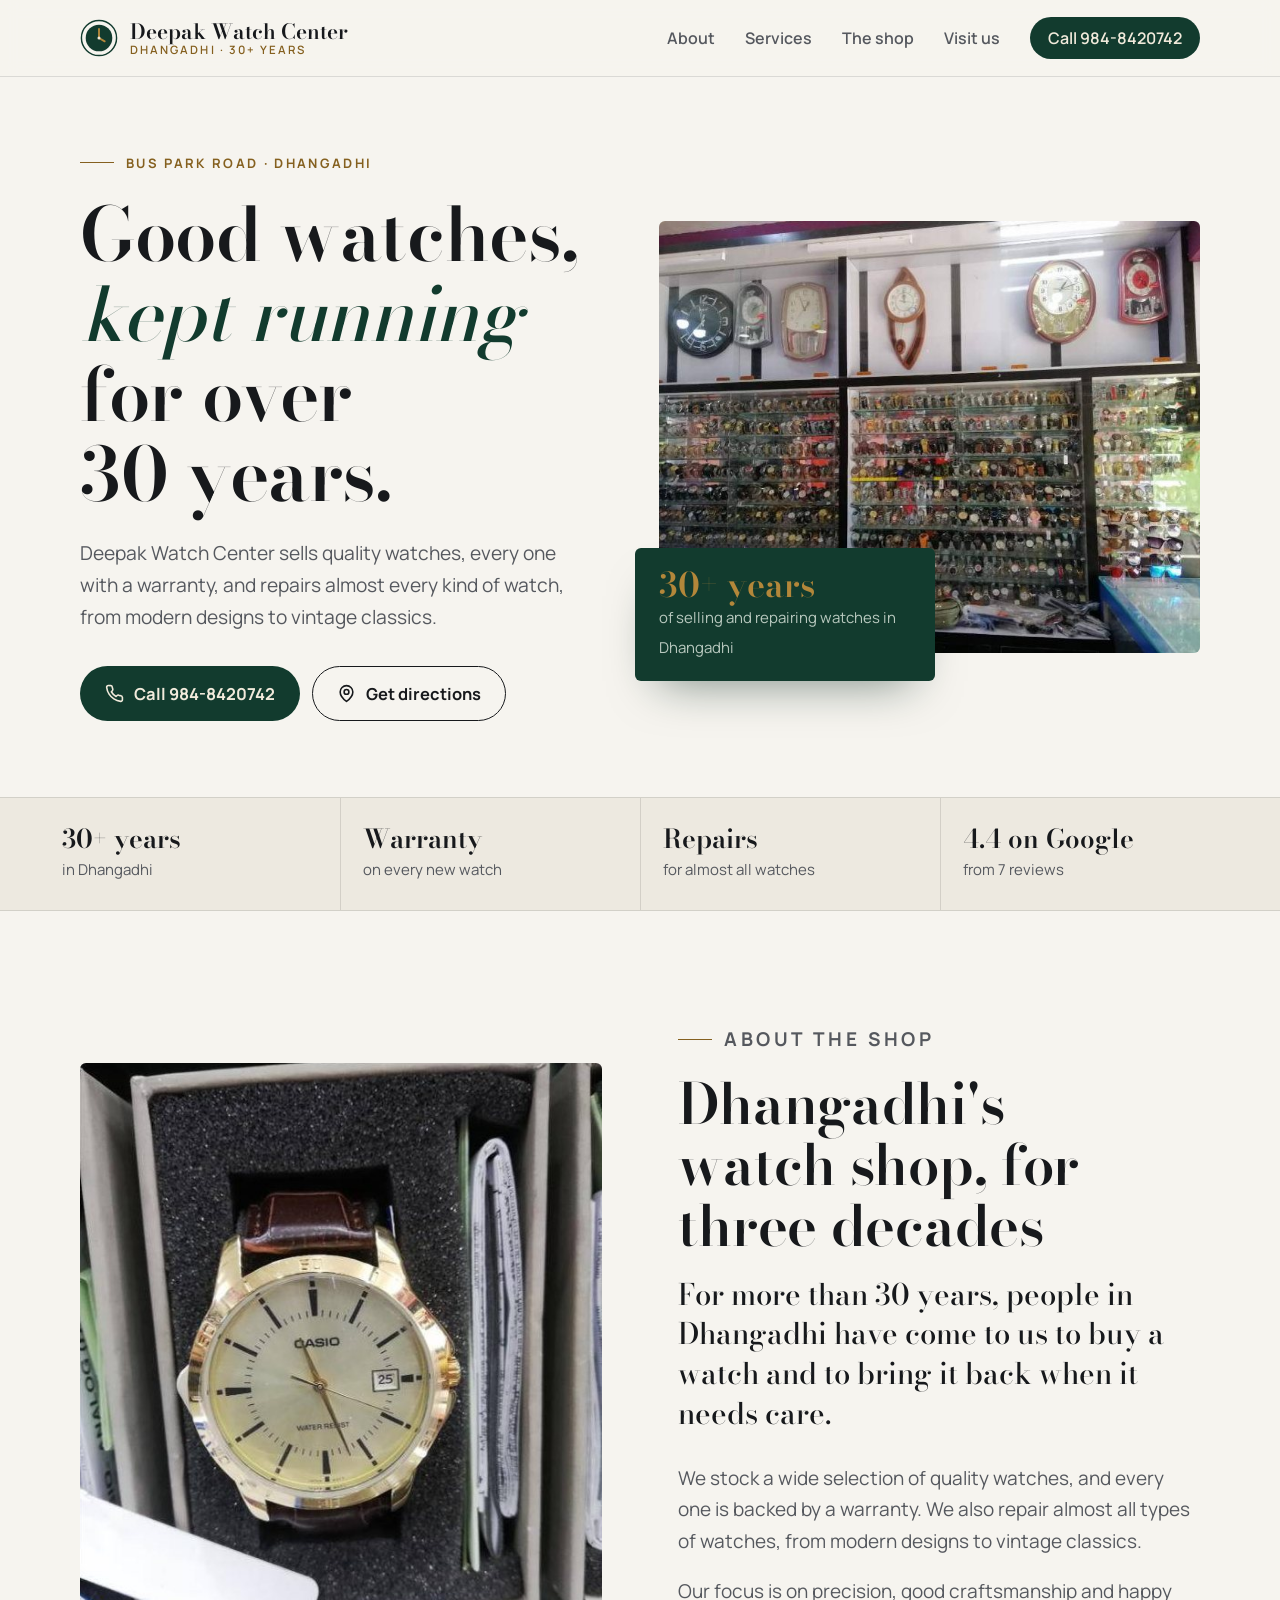
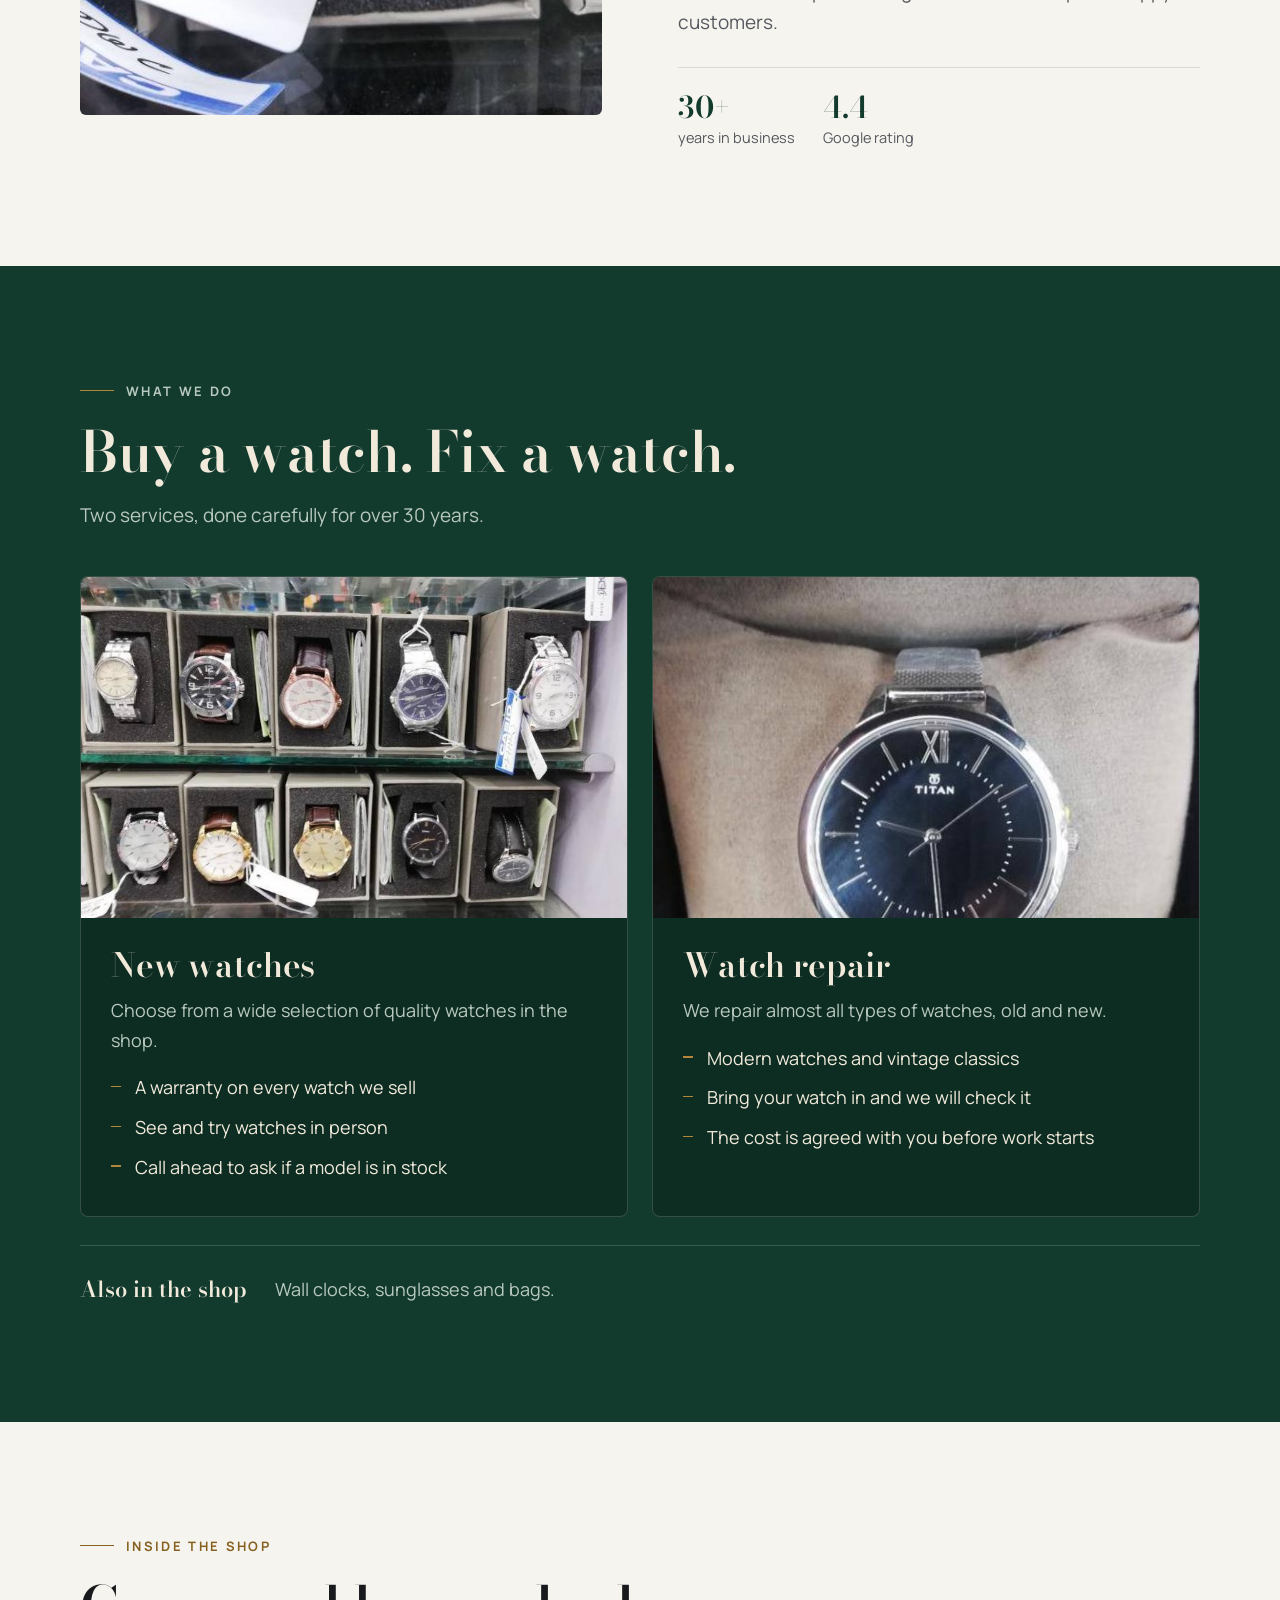
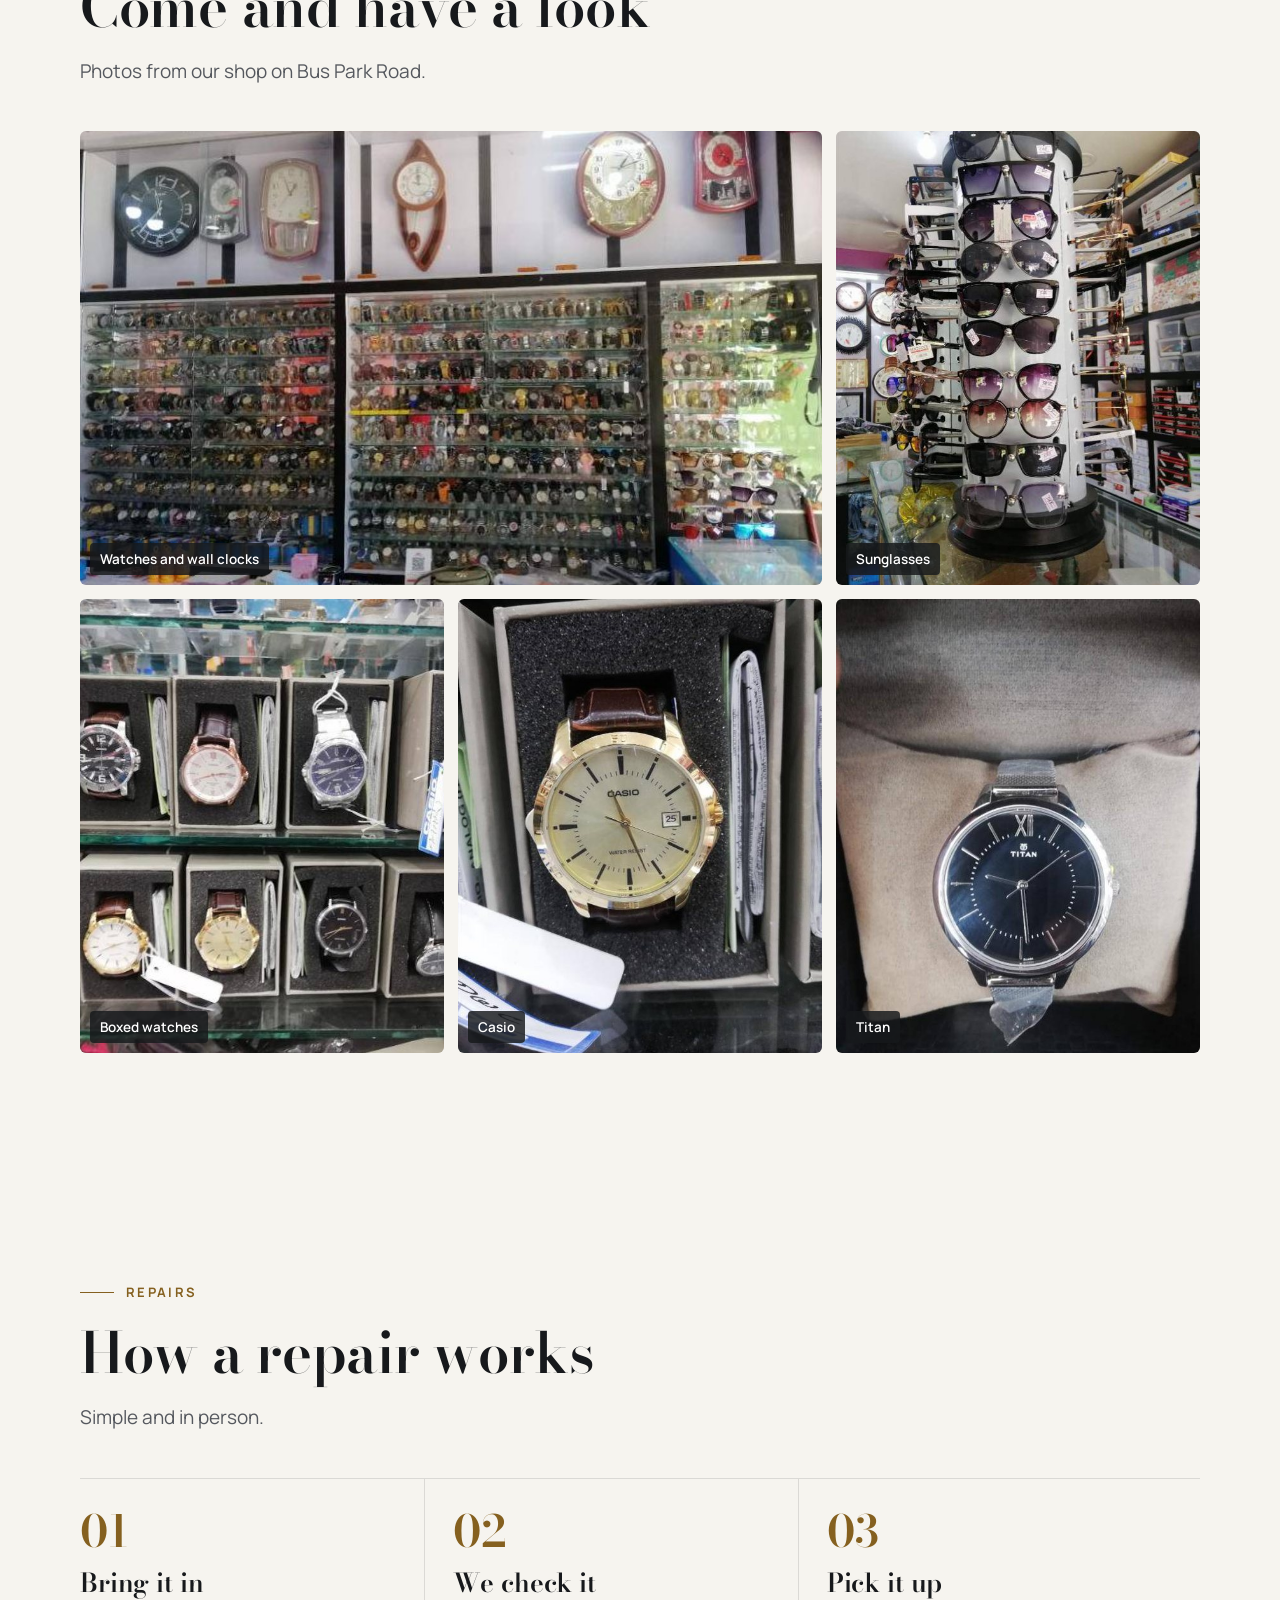
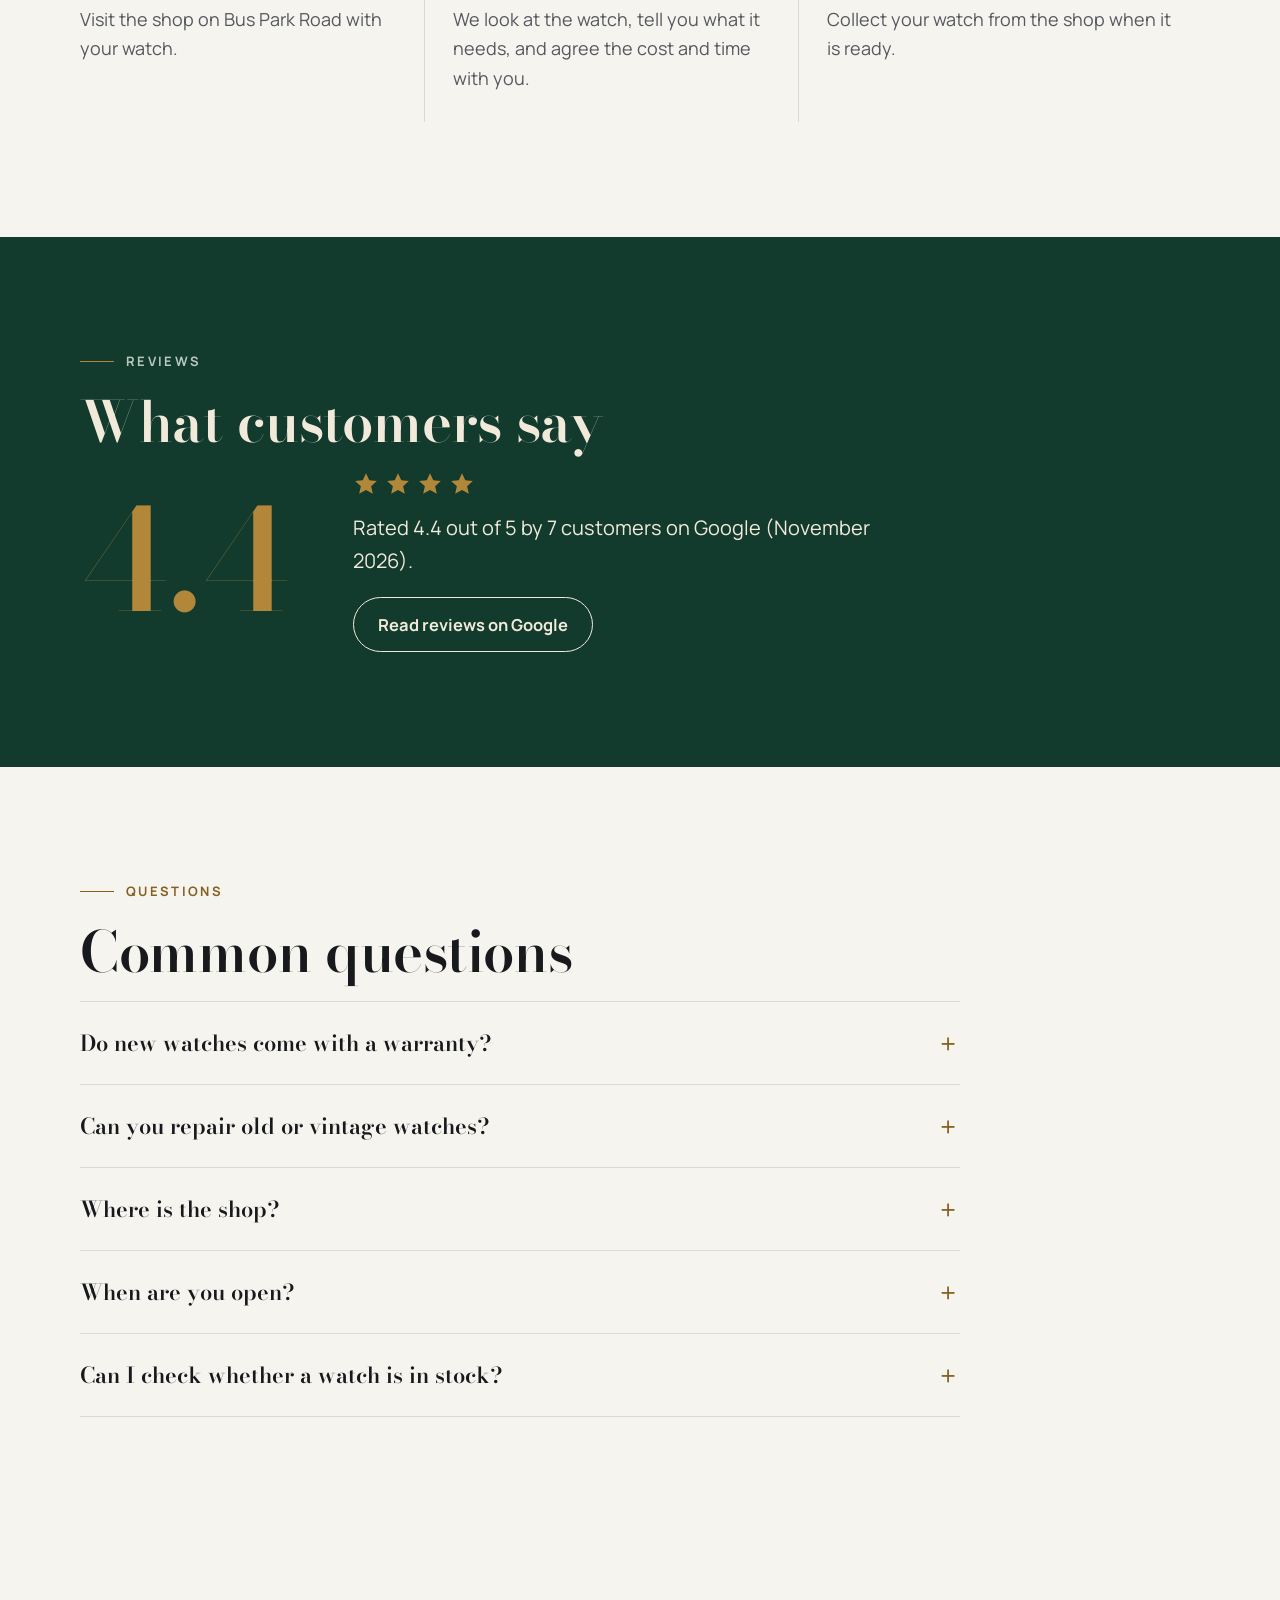
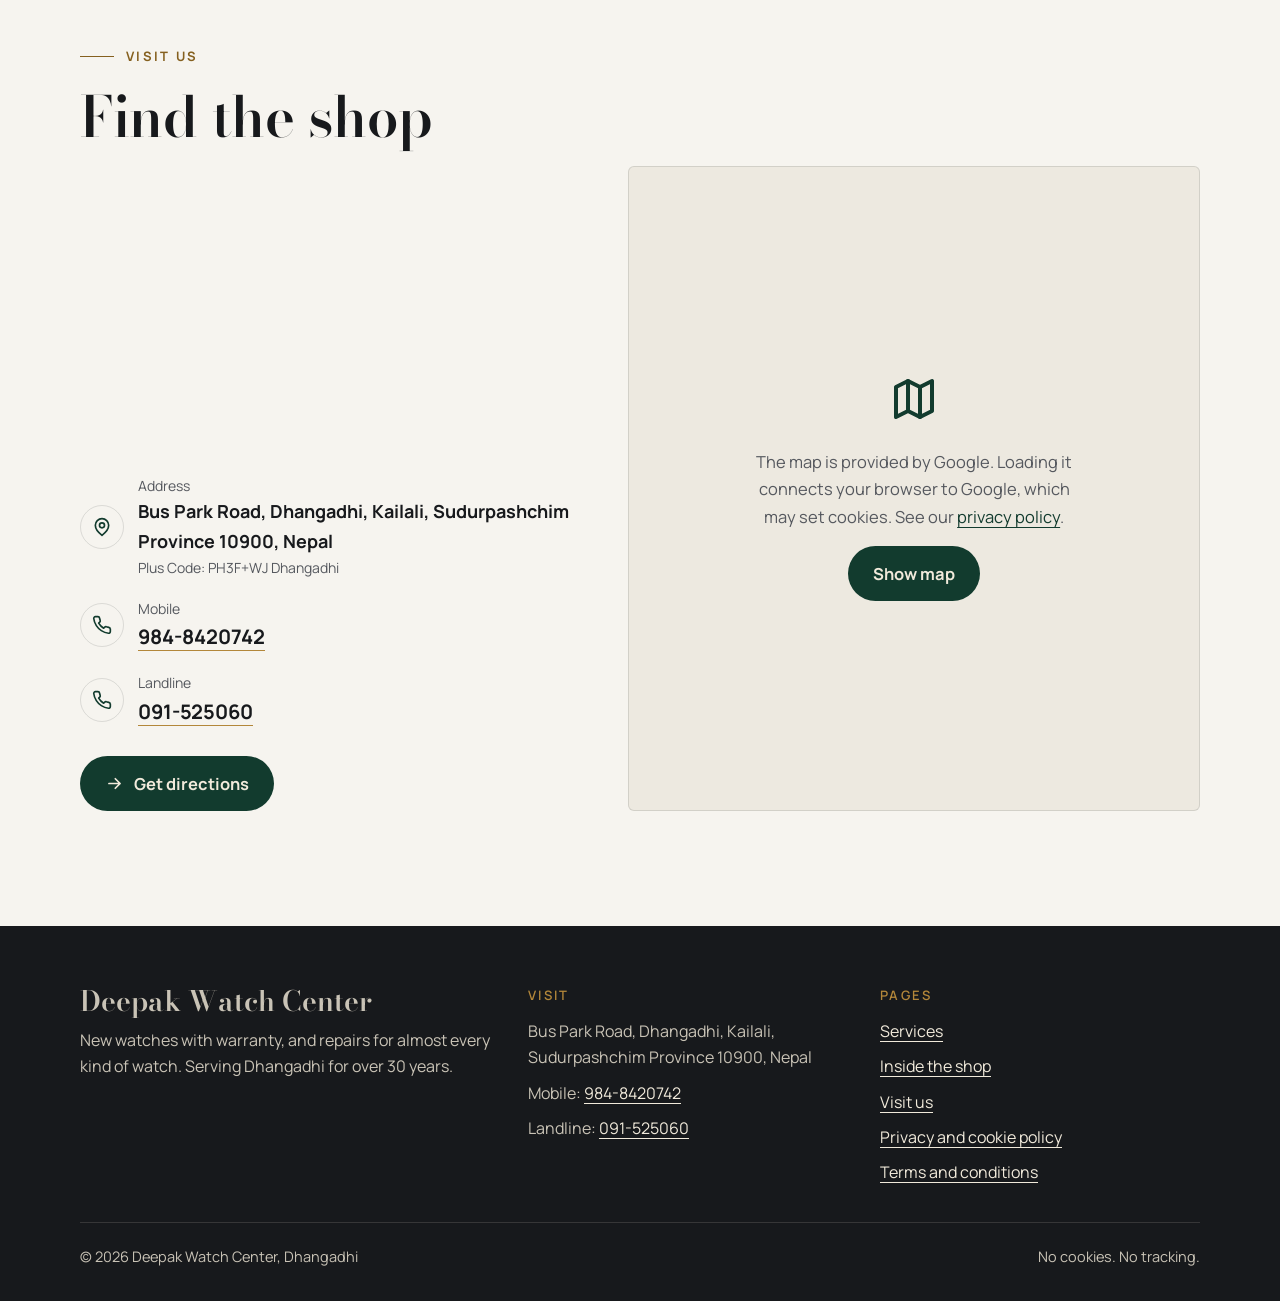
==== commit f7a87294: "Redesign with owner photos, green and brass palette Co-Authored-By: Claude Opus 5.5 <noreply@anthrop" ====
--- a/index.html
+++ b/index.html
@@ -12,9 +12,9 @@
 <meta property="og:description" content="Deepak Watch Center on Bus Park Road, Dhangadhi: new watches with warranty and repairs for almost all types of watches, for over 30 years.">
 <meta property="og:type" content="website">
 <meta property="og:url" content="https://deepakwatchcenter.com.np/">
-<meta name="theme-color" content="#1034A6">
+<meta name="theme-color" content="#F6F4EF">
 <link rel="icon" href="favicon.svg" type="image/svg+xml">
-<link rel="preload" href="assets/fonts/archivo.woff2" as="font" type="font/woff2" crossorigin>
+<link rel="preload" href="assets/fonts/bodoni.woff2" as="font" type="font/woff2" crossorigin>
 <link rel="stylesheet" href="assets/style.css">
 <script src="assets/site.js" defer></script>
 </head>
@@ -22,12 +22,13 @@
 <a class="skip" href="#main">Skip to main content</a>
 <header class="site-header">
   <div class="wrap">
-    <a class="logo" href="./" aria-label="Deepak Watch Center, home"><svg viewBox="0 0 32 32" aria-hidden="true" focusable="false"><circle cx="16" cy="16" r="15" fill="#FFFFFF"/><circle cx="16" cy="16" r="12" fill="#9B2D20"/><path d="M16 9v7l4.5 3" stroke="#FFFFFF" stroke-width="2.6" stroke-linecap="round" fill="none"/></svg><span>Deepak <b>Watch</b> Center</span></a>
+    <a class="logo" href="./" aria-label="Deepak Watch Center, home"><svg viewBox="0 0 40 40" aria-hidden="true" focusable="false"><circle cx="20" cy="20" r="18.5" fill="none" stroke="#123B2E" stroke-width="1.5"/><circle cx="20" cy="20" r="14" fill="#123B2E"/><path d="M20 10.5V20l6 3.5" stroke="#B3873A" stroke-width="2" stroke-linecap="round" fill="none"/><circle cx="20" cy="20" r="1.6" fill="#F1EADB"/></svg><span><b>Deepak Watch Center</b><small>Dhangadhi · 30+ years</small></span></a>
     <nav class="nav" aria-label="Main">
       <button class="menu-toggle" id="menu-toggle" type="button" aria-expanded="false" aria-controls="menu">Menu</button>
       <ul id="menu">
         <li><a href="./#about">About</a></li>
         <li><a href="./#services">Services</a></li>
+        <li><a href="./#gallery">The shop</a></li>
         <li><a href="./#visit">Visit us</a></li>
         <li><a class="call" href="tel:+9779848420742">Call 984-8420742</a></li>
       </ul>
@@ -37,173 +38,122 @@
 
 <main id="main">
   <section class="hero" aria-labelledby="hero-title">
-    <div class="hero-text">
-      <p class="eyebrow">Bus Park Road, Dhangadhi</p>
-      <h1 id="hero-title">Deepak Watch Center</h1>
-      <p class="lead">New watches with warranty, and repairs for almost every kind of watch, from modern designs to vintage classics. Trusted in Dhangadhi for over 30 years.</p>
-      <div class="actions">
-        <a class="btn btn-red" href="tel:+9779848420742"><svg viewBox="0 0 24 24" fill="none" stroke="currentColor" stroke-width="2" stroke-linecap="round" stroke-linejoin="round" aria-hidden="true" focusable="false"><path d="M22 16.9v3a2 2 0 0 1-2.2 2 19.8 19.8 0 0 1-8.6-3.1 19.5 19.5 0 0 1-6-6A19.8 19.8 0 0 1 2.1 4.2 2 2 0 0 1 4.1 2h3a2 2 0 0 1 2 1.7c.1.9.4 1.8.7 2.7a2 2 0 0 1-.5 2.1L8 9.8a16 16 0 0 0 6 6l1.3-1.3a2 2 0 0 1 2.1-.4c.9.3 1.8.6 2.7.7a2 2 0 0 1 1.7 2Z"/></svg>Call 984-8420742</a>
-        <a class="btn btn-ghost" href="https://www.google.com/maps/dir/?api=1&amp;destination=28.7048389,80.5740302" rel="noopener noreferrer" target="_blank"><svg viewBox="0 0 24 24" fill="none" stroke="currentColor" stroke-width="2" stroke-linecap="round" stroke-linejoin="round" aria-hidden="true" focusable="false"><path d="M20 10c0 6-8 12-8 12S4 16 4 10a8 8 0 0 1 16 0Z"/><circle cx="12" cy="10" r="3"/></svg>Get directions<span class="sr-only"> (opens Google Maps in a new tab)</span></a>
-      </div>
-    </div>
-    <div class="hero-art">
-      <svg class="clock" viewBox="0 0 400 400" role="img" aria-labelledby="clock-t">
-  <title id="clock-t">Illustration of a watch face showing the current time in Nepal</title>
-  <circle cx="200" cy="200" r="190" fill="#0B1A40"/>
-  <circle cx="200" cy="200" r="168" fill="none" stroke="#2B3F73" stroke-width="2"/>
-  <g id="ticks" stroke="#FFFFFF" stroke-linecap="round">
-    <line x1="200.0" y1="48.0" x2="200.0" y2="38.0" stroke-width="4"/>
-    <line x1="216.8" y1="39.9" x2="216.9" y2="38.9" stroke-width="1.6"/>
-    <line x1="233.5" y1="42.5" x2="233.7" y2="41.5" stroke-width="1.6"/>
-    <line x1="249.8" y1="46.9" x2="250.1" y2="45.9" stroke-width="1.6"/>
-    <line x1="265.5" y1="52.9" x2="265.9" y2="52.0" stroke-width="1.6"/>
-    <line x1="276.0" y1="68.4" x2="281.0" y2="59.7" stroke-width="4"/>
-    <line x1="294.6" y1="69.7" x2="295.2" y2="68.9" stroke-width="1.6"/>
-    <line x1="307.7" y1="80.4" x2="308.4" y2="79.6" stroke-width="1.6"/>
-    <line x1="319.6" y1="92.3" x2="320.4" y2="91.6" stroke-width="1.6"/>
-    <line x1="330.3" y1="105.4" x2="331.1" y2="104.8" stroke-width="1.6"/>
-    <line x1="331.6" y1="124.0" x2="340.3" y2="119.0" stroke-width="4"/>
-    <line x1="347.1" y1="134.5" x2="348.0" y2="134.1" stroke-width="1.6"/>
-    <line x1="353.1" y1="150.2" x2="354.1" y2="149.9" stroke-width="1.6"/>
-    <line x1="357.5" y1="166.5" x2="358.5" y2="166.3" stroke-width="1.6"/>
-    <line x1="360.1" y1="183.2" x2="361.1" y2="183.1" stroke-width="1.6"/>
-    <line x1="352.0" y1="200.0" x2="362.0" y2="200.0" stroke-width="4"/>
-    <line x1="360.1" y1="216.8" x2="361.1" y2="216.9" stroke-width="1.6"/>
-    <line x1="357.5" y1="233.5" x2="358.5" y2="233.7" stroke-width="1.6"/>
-    <line x1="353.1" y1="249.8" x2="354.1" y2="250.1" stroke-width="1.6"/>
-    <line x1="347.1" y1="265.5" x2="348.0" y2="265.9" stroke-width="1.6"/>
-    <line x1="331.6" y1="276.0" x2="340.3" y2="281.0" stroke-width="4"/>
-    <line x1="330.3" y1="294.6" x2="331.1" y2="295.2" stroke-width="1.6"/>
-    <line x1="319.6" y1="307.7" x2="320.4" y2="308.4" stroke-width="1.6"/>
-    <line x1="307.7" y1="319.6" x2="308.4" y2="320.4" stroke-width="1.6"/>
-    <line x1="294.6" y1="330.3" x2="295.2" y2="331.1" stroke-width="1.6"/>
-    <line x1="276.0" y1="331.6" x2="281.0" y2="340.3" stroke-width="4"/>
-    <line x1="265.5" y1="347.1" x2="265.9" y2="348.0" stroke-width="1.6"/>
-    <line x1="249.8" y1="353.1" x2="250.1" y2="354.1" stroke-width="1.6"/>
-    <line x1="233.5" y1="357.5" x2="233.7" y2="358.5" stroke-width="1.6"/>
-    <line x1="216.8" y1="360.1" x2="216.9" y2="361.1" stroke-width="1.6"/>
-    <line x1="200.0" y1="352.0" x2="200.0" y2="362.0" stroke-width="4"/>
-    <line x1="183.2" y1="360.1" x2="183.1" y2="361.1" stroke-width="1.6"/>
-    <line x1="166.5" y1="357.5" x2="166.3" y2="358.5" stroke-width="1.6"/>
-    <line x1="150.2" y1="353.1" x2="149.9" y2="354.1" stroke-width="1.6"/>
-    <line x1="134.5" y1="347.1" x2="134.1" y2="348.0" stroke-width="1.6"/>
-    <line x1="124.0" y1="331.6" x2="119.0" y2="340.3" stroke-width="4"/>
-    <line x1="105.4" y1="330.3" x2="104.8" y2="331.1" stroke-width="1.6"/>
-    <line x1="92.3" y1="319.6" x2="91.6" y2="320.4" stroke-width="1.6"/>
-    <line x1="80.4" y1="307.7" x2="79.6" y2="308.4" stroke-width="1.6"/>
-    <line x1="69.7" y1="294.6" x2="68.9" y2="295.2" stroke-width="1.6"/>
-    <line x1="68.4" y1="276.0" x2="59.7" y2="281.0" stroke-width="4"/>
-    <line x1="52.9" y1="265.5" x2="52.0" y2="265.9" stroke-width="1.6"/>
-    <line x1="46.9" y1="249.8" x2="45.9" y2="250.1" stroke-width="1.6"/>
-    <line x1="42.5" y1="233.5" x2="41.5" y2="233.7" stroke-width="1.6"/>
-    <line x1="39.9" y1="216.8" x2="38.9" y2="216.9" stroke-width="1.6"/>
-    <line x1="48.0" y1="200.0" x2="38.0" y2="200.0" stroke-width="4"/>
-    <line x1="39.9" y1="183.2" x2="38.9" y2="183.1" stroke-width="1.6"/>
-    <line x1="42.5" y1="166.5" x2="41.5" y2="166.3" stroke-width="1.6"/>
-    <line x1="46.9" y1="150.2" x2="45.9" y2="149.9" stroke-width="1.6"/>
-    <line x1="52.9" y1="134.5" x2="52.0" y2="134.1" stroke-width="1.6"/>
-    <line x1="68.4" y1="124.0" x2="59.7" y2="119.0" stroke-width="4"/>
-    <line x1="69.7" y1="105.4" x2="68.9" y2="104.8" stroke-width="1.6"/>
-    <line x1="80.4" y1="92.3" x2="79.6" y2="91.6" stroke-width="1.6"/>
-    <line x1="92.3" y1="80.4" x2="91.6" y2="79.6" stroke-width="1.6"/>
-    <line x1="105.4" y1="69.7" x2="104.8" y2="68.9" stroke-width="1.6"/>
-    <line x1="124.0" y1="68.4" x2="119.0" y2="59.7" stroke-width="4"/>
-    <line x1="134.5" y1="52.9" x2="134.1" y2="52.0" stroke-width="1.6"/>
-    <line x1="150.2" y1="46.9" x2="149.9" y2="45.9" stroke-width="1.6"/>
-    <line x1="166.5" y1="42.5" x2="166.3" y2="41.5" stroke-width="1.6"/>
-    <line x1="183.2" y1="39.9" x2="183.1" y2="38.9" stroke-width="1.6"/>
-  </g>
-  <g font-family="Archivo, Arial, sans-serif" font-weight="800" font-size="30" fill="#FFFFFF" text-anchor="middle">
-    <text x="200" y="88">12</text><text x="318" y="210">3</text><text x="200" y="332">6</text><text x="82" y="210">9</text>
-  </g>
-  <text x="200" y="140" font-family="Manrope, Arial, sans-serif" font-weight="700" font-size="13" letter-spacing="3" fill="#C9D6E8" text-anchor="middle">DHANGADHI</text>
-  <line id="hand-h" x1="200" y1="214" x2="200" y2="118" stroke="#FFFFFF" stroke-width="10" stroke-linecap="round" transform="rotate(305 200 200)"/>
-  <line id="hand-m" x1="200" y1="220" x2="200" y2="78" stroke="#FFFFFF" stroke-width="6" stroke-linecap="round" transform="rotate(60 200 200)"/>
-  <line id="hand-s" x1="200" y1="232" x2="200" y2="66" stroke="#E2543F" stroke-width="2.5" stroke-linecap="round" transform="rotate(0 200 200)"/>
-  <circle cx="200" cy="200" r="9" fill="#E2543F"/><circle cx="200" cy="200" r="3.5" fill="#0B1A40"/>
-</svg>
-      <p class="years">30+<small>years in Dhangadhi</small></p>
-    </div>
-  </section>
-
-  <section class="strip" aria-label="Highlights">
+    <div class="wrap">
+      <div>
+        <p class="kicker">Bus Park Road · Dhangadhi</p>
+        <h1 id="hero-title">Good watches, <em>kept running</em> for over 30 years.</h1>
+        <p class="lead">Deepak Watch Center sells quality watches, every one with a warranty, and repairs almost every kind of watch, from modern designs to vintage classics.</p>
+        <div class="actions">
+          <a class="btn btn-green" href="tel:+9779848420742"><svg viewBox="0 0 24 24" fill="none" stroke="currentColor" stroke-width="2" stroke-linecap="round" stroke-linejoin="round" aria-hidden="true" focusable="false"><path d="M22 16.9v3a2 2 0 0 1-2.2 2 19.8 19.8 0 0 1-8.6-3.1 19.5 19.5 0 0 1-6-6A19.8 19.8 0 0 1 2.1 4.2 2 2 0 0 1 4.1 2h3a2 2 0 0 1 2 1.7c.1.9.4 1.8.7 2.7a2 2 0 0 1-.5 2.1L8 9.8a16 16 0 0 0 6 6l1.3-1.3a2 2 0 0 1 2.1-.4c.9.3 1.8.6 2.7.7a2 2 0 0 1 1.7 2Z"/></svg>Call 984-8420742</a>
+          <a class="btn btn-line" href="https://www.google.com/maps/dir/?api=1&amp;destination=28.7048389,80.5740302" rel="noopener noreferrer" target="_blank"><svg viewBox="0 0 24 24" fill="none" stroke="currentColor" stroke-width="2" stroke-linecap="round" stroke-linejoin="round" aria-hidden="true" focusable="false"><path d="M20 10c0 6-8 12-8 12S4 16 4 10a8 8 0 0 1 16 0Z"/><circle cx="12" cy="10" r="3"/></svg>Get directions<span class="sr-only"> (opens Google Maps in a new tab)</span></a>
+        </div>
+      </div>
+      <figure class="hero-photo">
+        <img src="assets/img/wall-display.jpg" width="762" height="571" alt="Inside Deepak Watch Center: glass shelves holding hundreds of wristwatches, with wall clocks displayed above">
+        <figcaption><b>30+ years</b><span>of selling and repairing watches in Dhangadhi</span></figcaption>
+      </figure>
+    </div>
+  </section>
+
+  <section class="facts" aria-label="Highlights">
     <ul class="wrap">
-      <li><b>30+ years</b><span>serving Dhangadhi</span></li>
+      <li><b>30+ years</b><span>in Dhangadhi</span></li>
       <li><b>Warranty</b><span>on every new watch</span></li>
-      <li><b>All types</b><span>of watches repaired</span></li>
-      <li><b>4.4 / 5</b><span>on Google, 7 reviews</span></li>
+      <li><b>Repairs</b><span>for almost all watches</span></li>
+      <li><b>4.4 on Google</b><span>from 7 reviews</span></li>
     </ul>
   </section>
 
   <section class="block" id="about" aria-labelledby="about-title">
-    <div class="wrap two">
-      <div>
-        <p class="sec-label">About us</p>
-        <h2 id="about-title">Dhangadhi's watch shop for over 30 years</h2>
-      </div>
+    <div class="wrap split">
+      <img src="assets/img/gold-watch.jpg" width="572" height="737" alt="A gold-tone Casio wristwatch with a brown leather strap in its display box at Deepak Watch Center" loading="lazy">
       <div class="about-text">
-        <p>Deepak Watch Center has been part of Dhangadhi for more than three decades, selling watches and repairing them for local customers.</p>
-        <p>We sell a wide selection of quality watches, and every one is backed by a warranty. We also repair almost all types of watches, from modern designs to vintage classics.</p>
-        <p>Our focus is on precision, good craftsmanship and happy customers. You will find us on Bus Park Road, Dhangadhi.</p>
-      </div>
-    </div>
-  </section>
-
-  <section class="block on-stone" id="services" aria-labelledby="services-title">
-    <div class="wrap">
-      <p class="sec-label">What we do</p>
-      <h2 id="services-title">Our services</h2>
-      <p class="intro">Two things, done well for over 30 years: selling good watches and keeping them running.</p>
+        <p class="kicker">About the shop</p>
+        <h2 id="about-title">Dhangadhi's watch shop, for three decades</h2>
+        <p class="big">For more than 30 years, people in Dhangadhi have come to us to buy a watch and to bring it back when it needs care.</p>
+        <p>We stock a wide selection of quality watches, and every one is backed by a warranty. We also repair almost all types of watches, from modern designs to vintage classics.</p>
+        <p>Our focus is on precision, good craftsmanship and happy customers.</p>
+        <div class="sig">
+          <div><b>30+</b><span>years in business</span></div>
+          <div><b>4.4</b><span>Google rating</span></div>
+        </div>
+      </div>
+    </div>
+  </section>
+
+  <section class="block dark" id="services" aria-labelledby="services-title">
+    <div class="wrap">
+      <p class="kicker">What we do</p>
+      <h2 id="services-title">Buy a watch. Fix a watch.</h2>
+      <p class="intro">Two services, done carefully for over 30 years.</p>
       <div class="services">
         <article class="service">
-          <svg viewBox="0 0 48 48" fill="none" stroke="#FFFFFF" stroke-width="3" stroke-linecap="round" stroke-linejoin="round" aria-hidden="true" focusable="false"><rect x="16" y="3" width="16" height="9" rx="2"/><rect x="16" y="36" width="16" height="9" rx="2"/><circle cx="24" cy="24" r="13"/><path d="M24 17v7l5 3"/></svg>
-          <h3>New watches</h3>
-          <p>Choose from a wide selection of quality watches in the shop.</p>
-          <ul>
-            <li>A warranty on every watch we sell</li>
-            <li>See and try watches in the shop</li>
-            <li>Call ahead to ask if a model is in stock</li>
-          </ul>
+          <img src="assets/img/casio-display.jpg" width="762" height="571" alt="Two shelves of men's wristwatches in grey display boxes, with Casio tags" loading="lazy">
+          <div class="body">
+            <h3>New watches</h3>
+            <p>Choose from a wide selection of quality watches in the shop.</p>
+            <ul>
+              <li>A warranty on every watch we sell</li>
+              <li>See and try watches in person</li>
+              <li>Call ahead to ask if a model is in stock</li>
+            </ul>
+          </div>
         </article>
         <article class="service">
-          <svg viewBox="0 0 48 48" fill="none" stroke="#C9D6E8" stroke-width="3" stroke-linecap="round" stroke-linejoin="round" aria-hidden="true" focusable="false"><circle cx="24" cy="24" r="13"/><path d="M24 11v4M24 33v4M11 24h4M33 24h4"/><path d="m31 9 8 8-6 6-8-8Z"/></svg>
-          <h3>Watch repair</h3>
-          <p>We repair almost all types of watches, old and new.</p>
-          <ul>
-            <li>Modern watches and vintage classics</li>
-            <li>Bring your watch in and we will check it</li>
-            <li>The cost is agreed with you before work starts</li>
-          </ul>
+          <img src="assets/img/titan-watch.jpg" width="572" height="762" alt="A Titan watch with a dark blue dial and silver mesh strap on a display cushion" loading="lazy">
+          <div class="body">
+            <h3>Watch repair</h3>
+            <p>We repair almost all types of watches, old and new.</p>
+            <ul>
+              <li>Modern watches and vintage classics</li>
+              <li>Bring your watch in and we will check it</li>
+              <li>The cost is agreed with you before work starts</li>
+            </ul>
+          </div>
         </article>
       </div>
-      <p class="note">Questions about a watch or a repair? Call <a href="tel:+9779848420742">984-8420742</a>.</p>
+      <div class="also"><b>Also in the shop</b><span>Wall clocks, sunglasses and bags.</span></div>
+    </div>
+  </section>
+
+  <section class="block" id="gallery" aria-labelledby="gallery-title">
+    <div class="wrap">
+      <p class="kicker">Inside the shop</p>
+      <h2 id="gallery-title">Come and have a look</h2>
+      <p class="intro">Photos from our shop on Bus Park Road.</p>
+      <div class="gallery">
+        <figure class="g1"><img src="assets/img/wall-display.jpg" width="762" height="571" alt="Wall of glass shelves full of wristwatches, with wall clocks above" loading="lazy"><figcaption>Watches and wall clocks</figcaption></figure>
+        <figure class="g2"><img src="assets/img/sunglasses.jpg" width="572" height="762" alt="A rotating stand of sunglasses inside the shop, with wall clocks behind" loading="lazy"><figcaption>Sunglasses</figcaption></figure>
+        <figure class="g3"><img src="assets/img/casio-display.jpg" width="762" height="571" alt="Men's watches in display boxes on glass shelves" loading="lazy"><figcaption>Boxed watches</figcaption></figure>
+        <figure class="g4"><img src="assets/img/gold-watch.jpg" width="572" height="737" alt="Close-up of a gold-tone Casio watch in its box" loading="lazy"><figcaption>Casio</figcaption></figure>
+        <figure class="g5"><img src="assets/img/titan-watch.jpg" width="572" height="762" alt="Close-up of a Titan watch with a blue dial" loading="lazy"><figcaption>Titan</figcaption></figure>
+      </div>
     </div>
   </section>
 
   <section class="block" id="repairs" aria-labelledby="repairs-title">
     <div class="wrap">
-      <p class="sec-label">Repairs</p>
+      <p class="kicker">Repairs</p>
       <h2 id="repairs-title">How a repair works</h2>
+      <p class="intro">Simple and in person.</p>
       <ol class="steps">
         <li><h3>Bring it in</h3><p>Visit the shop on Bus Park Road with your watch.</p></li>
-        <li><h3>We check it</h3><p>We look at the watch, tell you what needs fixing, and agree the cost and time with you.</p></li>
+        <li><h3>We check it</h3><p>We look at the watch, tell you what it needs, and agree the cost and time with you.</p></li>
         <li><h3>Pick it up</h3><p>Collect your watch from the shop when it is ready.</p></li>
       </ol>
     </div>
   </section>
 
-  <section class="block on-stone" id="reviews" aria-labelledby="reviews-title">
-    <div class="wrap">
-      <p class="sec-label">Reviews</p>
+  <section class="block dark" id="reviews" aria-labelledby="reviews-title">
+    <div class="wrap">
+      <p class="kicker">Reviews</p>
       <h2 id="reviews-title">What customers say</h2>
-      <div class="rating">
+      <div class="review-row">
         <p class="score" aria-hidden="true">4.4</p>
         <div>
-          <div class="stars" aria-hidden="true"><svg viewBox="0 0 24 24" aria-hidden="true" focusable="false"><path d="m12 2 3 6.6 7 .7-5.3 4.8 1.6 7L12 17.5 5.7 21.1l1.6-7L2 9.3l7-.7Z" fill="#9B2D20" stroke="#0B1A40" stroke-width="1.2"/></svg><svg viewBox="0 0 24 24" aria-hidden="true" focusable="false"><path d="m12 2 3 6.6 7 .7-5.3 4.8 1.6 7L12 17.5 5.7 21.1l1.6-7L2 9.3l7-.7Z" fill="#9B2D20" stroke="#0B1A40" stroke-width="1.2"/></svg><svg viewBox="0 0 24 24" aria-hidden="true" focusable="false"><path d="m12 2 3 6.6 7 .7-5.3 4.8 1.6 7L12 17.5 5.7 21.1l1.6-7L2 9.3l7-.7Z" fill="#9B2D20" stroke="#0B1A40" stroke-width="1.2"/></svg><svg viewBox="0 0 24 24" aria-hidden="true" focusable="false"><path d="m12 2 3 6.6 7 .7-5.3 4.8 1.6 7L12 17.5 5.7 21.1l1.6-7L2 9.3l7-.7Z" fill="#9B2D20" stroke="#0B1A40" stroke-width="1.2"/></svg></div>
-          <p>Rated 4.4 out of 5 by 7 customers on Google (November 2026). Read the reviews, or leave your own after your visit.</p>
-          <div class="actions">
-            <a class="btn btn-red" href="https://maps.app.goo.gl/YZKGEJjhBLyE1cfY9" rel="noopener noreferrer" target="_blank">Read reviews on Google<span class="sr-only"> (opens in a new tab)</span></a>
-          </div>
+          <div class="stars" aria-hidden="true"><svg viewBox="0 0 24 24" aria-hidden="true" focusable="false"><path d="m12 2 3 6.6 7 .7-5.3 4.8 1.6 7L12 17.5 5.7 21.1l1.6-7L2 9.3l7-.7Z" fill="#B3873A"/></svg><svg viewBox="0 0 24 24" aria-hidden="true" focusable="false"><path d="m12 2 3 6.6 7 .7-5.3 4.8 1.6 7L12 17.5 5.7 21.1l1.6-7L2 9.3l7-.7Z" fill="#B3873A"/></svg><svg viewBox="0 0 24 24" aria-hidden="true" focusable="false"><path d="m12 2 3 6.6 7 .7-5.3 4.8 1.6 7L12 17.5 5.7 21.1l1.6-7L2 9.3l7-.7Z" fill="#B3873A"/></svg><svg viewBox="0 0 24 24" aria-hidden="true" focusable="false"><path d="m12 2 3 6.6 7 .7-5.3 4.8 1.6 7L12 17.5 5.7 21.1l1.6-7L2 9.3l7-.7Z" fill="#B3873A"/></svg></div>
+          <p>Rated 4.4 out of 5 by 7 customers on Google (November 2026).</p>
+          <a class="btn btn-line" href="https://maps.app.goo.gl/YZKGEJjhBLyE1cfY9" rel="noopener noreferrer" target="_blank">Read reviews on Google<span class="sr-only"> (opens in a new tab)</span></a>
         </div>
       </div>
     </div>
@@ -211,7 +161,7 @@
 
   <section class="block" id="faq" aria-labelledby="faq-title">
     <div class="wrap">
-      <p class="sec-label">Questions</p>
+      <p class="kicker">Questions</p>
       <h2 id="faq-title">Common questions</h2>
       <div class="faq">
         <details><summary>Do new watches come with a warranty?</summary><p>Yes. Every new watch we sell comes with a warranty. The terms depend on the watch and are explained when you buy it.</p></details>
@@ -223,26 +173,27 @@
     </div>
   </section>
 
-  <section class="block on-stone" id="visit" aria-labelledby="visit-title">
-    <div class="wrap">
-      <p class="sec-label">Visit us</p>
+  <section class="block" id="visit" aria-labelledby="visit-title">
+    <div class="wrap">
+      <p class="kicker">Visit us</p>
       <h2 id="visit-title">Find the shop</h2>
-      <div class="visit-grid">
+      <div class="visit">
         <div>
+          <img class="store" src="assets/img/storefront.jpg" width="762" height="428" alt="Front of the shop with its sign reading Deepak Watch Center in Nepali, above a blue shutter" loading="lazy">
           <ul class="contact-list">
             <li><span class="ic"><svg viewBox="0 0 24 24" fill="none" stroke="currentColor" stroke-width="2" stroke-linecap="round" stroke-linejoin="round" aria-hidden="true" focusable="false"><path d="M20 10c0 6-8 12-8 12S4 16 4 10a8 8 0 0 1 16 0Z"/><circle cx="12" cy="10" r="3"/></svg></span><div><small>Address</small><b>Bus Park Road, Dhangadhi, Kailali, Sudurpashchim Province 10900, Nepal</b><br><small>Plus Code: PH3F+WJ Dhangadhi</small></div></li>
             <li><span class="ic"><svg viewBox="0 0 24 24" fill="none" stroke="currentColor" stroke-width="2" stroke-linecap="round" stroke-linejoin="round" aria-hidden="true" focusable="false"><path d="M22 16.9v3a2 2 0 0 1-2.2 2 19.8 19.8 0 0 1-8.6-3.1 19.5 19.5 0 0 1-6-6A19.8 19.8 0 0 1 2.1 4.2 2 2 0 0 1 4.1 2h3a2 2 0 0 1 2 1.7c.1.9.4 1.8.7 2.7a2 2 0 0 1-.5 2.1L8 9.8a16 16 0 0 0 6 6l1.3-1.3a2 2 0 0 1 2.1-.4c.9.3 1.8.6 2.7.7a2 2 0 0 1 1.7 2Z"/></svg></span><div><small>Mobile</small><a href="tel:+9779848420742">984-8420742</a></div></li>
             <li><span class="ic"><svg viewBox="0 0 24 24" fill="none" stroke="currentColor" stroke-width="2" stroke-linecap="round" stroke-linejoin="round" aria-hidden="true" focusable="false"><path d="M22 16.9v3a2 2 0 0 1-2.2 2 19.8 19.8 0 0 1-8.6-3.1 19.5 19.5 0 0 1-6-6A19.8 19.8 0 0 1 2.1 4.2 2 2 0 0 1 4.1 2h3a2 2 0 0 1 2 1.7c.1.9.4 1.8.7 2.7a2 2 0 0 1-.5 2.1L8 9.8a16 16 0 0 0 6 6l1.3-1.3a2 2 0 0 1 2.1-.4c.9.3 1.8.6 2.7.7a2 2 0 0 1 1.7 2Z"/></svg></span><div><small>Landline</small><a href="tel:+97791525060">091-525060</a></div></li>
           </ul>
           <div class="actions">
-            <a class="btn btn-red" href="https://www.google.com/maps/dir/?api=1&amp;destination=28.7048389,80.5740302" rel="noopener noreferrer" target="_blank"><svg viewBox="0 0 24 24" fill="none" stroke="currentColor" stroke-width="2.2" stroke-linecap="round" stroke-linejoin="round" aria-hidden="true" focusable="false"><path d="M5 12h14M13 6l6 6-6 6"/></svg>Get directions<span class="sr-only"> (opens Google Maps in a new tab)</span></a>
+            <a class="btn btn-green" href="https://www.google.com/maps/dir/?api=1&amp;destination=28.7048389,80.5740302" rel="noopener noreferrer" target="_blank"><svg viewBox="0 0 24 24" fill="none" stroke="currentColor" stroke-width="2.2" stroke-linecap="round" stroke-linejoin="round" aria-hidden="true" focusable="false"><path d="M5 12h14M13 6l6 6-6 6"/></svg>Get directions<span class="sr-only"> (opens Google Maps in a new tab)</span></a>
           </div>
         </div>
         <div class="map" id="map">
           <div class="map-consent">
             <svg viewBox="0 0 24 24" fill="none" stroke="currentColor" stroke-width="2" stroke-linecap="round" stroke-linejoin="round" aria-hidden="true" focusable="false"><path d="m3 6 6-3 6 3 6-3v15l-6 3-6-3-6 3Z"/><path d="M9 3v15M15 6v15"/></svg>
             <p>The map is provided by Google. Loading it connects your browser to Google, which may set cookies. See our <a href="privacy.html#map">privacy policy</a>.</p>
-            <button class="btn btn-red" id="load-map" type="button">Show map</button>
+            <button class="btn btn-green" id="load-map" type="button">Show map</button>
           </div>
         </div>
       </div>
@@ -253,28 +204,29 @@
   <div class="wrap">
     <div class="cols">
       <div>
-        <h2>Deepak Watch Center</h2>
-        <p>New watches with warranty and repairs for almost every kind of watch, in Dhangadhi for over 30 years.</p>
-      </div>
-      <div>
-        <h2>Contact</h2>
+        <p class="brand">Deepak Watch Center</p>
+        <p>New watches with warranty, and repairs for almost every kind of watch. Serving Dhangadhi for over 30 years.</p>
+      </div>
+      <div>
+        <h2>Visit</h2>
         <ul>
           <li>Bus Park Road, Dhangadhi, Kailali, Sudurpashchim Province 10900, Nepal</li>
           <li>Mobile: <a href="tel:+9779848420742">984-8420742</a></li>
-          <li>Phone: <a href="tel:+97791525060">091-525060</a></li>
+          <li>Landline: <a href="tel:+97791525060">091-525060</a></li>
         </ul>
       </div>
       <div>
         <h2>Pages</h2>
         <ul>
           <li><a href="./#services">Services</a></li>
+          <li><a href="./#gallery">Inside the shop</a></li>
           <li><a href="./#visit">Visit us</a></li>
           <li><a href="privacy.html">Privacy and cookie policy</a></li>
           <li><a href="terms.html">Terms and conditions</a></li>
         </ul>
       </div>
     </div>
-    <div class="fine"><span>© <span id="year">2026</span> Deepak Watch Center, Dhangadhi</span><span>This site uses no cookies and no tracking.</span></div>
+    <div class="fine"><span>© <span id="year">2026</span> Deepak Watch Center, Dhangadhi</span><span>No cookies. No tracking.</span></div>
   </div>
 </footer>
 </body>
--- a/assets/style.css
+++ b/assets/style.css
@@ -1,189 +1,207 @@
-/* Deepak Watch Center
-   Palette 60:30:10 — Egyptian blue (base), stone blue (bands and panels), burnt red (buttons and small marks).
-   Contrast rules (WCAG AA):
-     white on Egyptian blue 10.2:1 · soft blue #C9D6E8 on Egyptian blue 6.9:1
-     navy #0B1A40 on stone blue 5.3:1 (never white on stone blue: 3.2:1)
-     white on burnt red 7.5:1 · burnt red is never used as text on blue (1.4:1). */
-
-@font-face{font-family:"Archivo";src:url("fonts/archivo.woff2") format("woff2");font-weight:100 900;font-display:swap}
+/* Deepak Watch Center — "watchmaker's counter"
+   Warm paper, deep green and brass. Real shop photos do the talking.
+   Contrast (WCAG AA): ink on paper 16:1 · muted on paper 6.5:1 · dark brass on paper 5.2:1
+   cream on green 10.4:1 · sage on green 7.2:1 · light brass on green 3.8:1 (large text only). */
+
+@font-face{font-family:"Bodoni Moda";src:url("fonts/bodoni.woff2") format("woff2");font-weight:400 900;font-display:swap}
 @font-face{font-family:"Manrope";src:url("fonts/manrope.woff2") format("woff2");font-weight:200 800;font-display:swap}
 
 :root{
-  --egypt:#1034A6;
-  --egypt-2:#0D2C8E;
-  --stone:#7393B3;
-  --red:#9B2D20;
-  --red-2:#B23423;
-  --navy:#0B1A40;
-  --white:#FFFFFF;
-  --soft:#C9D6E8;
-  --line:rgba(255,255,255,.18);
-  --display:"Archivo","Arial Narrow",Arial,sans-serif;
-  --body:"Manrope","Segoe UI",system-ui,sans-serif;
-  --wrap:1240px;
-  color-scheme:dark;
+  --paper:#F6F4EF;
+  --paper-2:#EDE9E0;
+  --ink:#17191C;
+  --muted:#55585E;
+  --green:#123B2E;
+  --green-2:#0D2C22;
+  --brass:#B3873A;
+  --brass-dk:#85601F;
+  --cream:#F1EADB;
+  --sage:#B9C9BF;
+  --line:rgba(23,25,28,.12);
+  --line-dk:rgba(241,234,219,.18);
+  --serif:"Bodoni Moda","Didot","Bodoni 72",Georgia,serif;
+  --sans:"Manrope","Segoe UI",system-ui,sans-serif;
+  --ease-out:cubic-bezier(.23,1,.32,1);
+  --wrap:1200px;
+  color-scheme:light;
 }
 *{box-sizing:border-box}
-html{scroll-behavior:smooth;scroll-padding-top:90px}
-body{margin:0;background:var(--egypt);color:var(--white);font:19px/1.65 var(--body);-webkit-font-smoothing:antialiased}
-img,svg{max-width:100%;display:block}
-a{color:var(--white);text-underline-offset:4px}
+html{scroll-behavior:smooth;scroll-padding-top:84px}
+body{margin:0;background:var(--paper);color:var(--ink);font:18px/1.65 var(--sans);-webkit-font-smoothing:antialiased}
+img{max-width:100%;display:block}
+a{color:var(--green);text-underline-offset:4px;text-decoration-thickness:1px}
 a:hover{text-decoration-thickness:2px}
-:focus-visible{outline:3px solid var(--white);outline-offset:3px;border-radius:4px}
-.on-stone :focus-visible{outline-color:var(--navy)}
-h1,h2,h3{font-family:var(--display);line-height:1.04;margin:0;text-wrap:balance;letter-spacing:-.01em}
+:focus-visible{outline:3px solid var(--brass-dk);outline-offset:3px;border-radius:4px}
+.dark :focus-visible{outline-color:var(--brass)}
+h1,h2,h3{font-family:var(--serif);font-weight:600;line-height:1.08;margin:0;text-wrap:balance;letter-spacing:-.005em}
 p{margin:0 0 1em}
 .wrap{max-width:var(--wrap);margin:0 auto;padding:0 clamp(18px,4vw,40px)}
-.skip{position:absolute;left:12px;top:-60px;background:var(--white);color:var(--navy);padding:10px 14px;border-radius:6px;font-weight:700;z-index:50}
+.skip{position:absolute;left:12px;top:-60px;background:var(--green);color:var(--cream);padding:10px 14px;border-radius:6px;font-weight:700;z-index:50}
 .skip:focus{top:12px}
 .sr-only{position:absolute;width:1px;height:1px;overflow:hidden;clip:rect(0 0 0 0);white-space:nowrap}
 
 /* header */
-.site-header{position:sticky;top:0;z-index:20;background:rgba(13,44,142,.96);backdrop-filter:blur(8px);border-bottom:1px solid var(--line)}
-.site-header .wrap{display:flex;align-items:center;justify-content:space-between;height:78px;gap:16px}
-.logo{display:flex;align-items:center;gap:12px;color:var(--white);text-decoration:none;font:800 21px var(--display);letter-spacing:.03em;text-transform:uppercase}
-.logo svg{width:36px;height:36px}
+.site-header{position:sticky;top:0;z-index:20;background:rgba(246,244,239,.94);backdrop-filter:blur(8px);border-bottom:1px solid var(--line)}
+.site-header .wrap{display:flex;align-items:center;justify-content:space-between;height:76px;gap:16px}
+.logo{display:flex;align-items:center;gap:12px;color:var(--ink);text-decoration:none}
+.logo svg{width:38px;height:38px;flex:none}
+.logo b{display:block;font:600 21px/1.1 var(--serif)}
+.logo small{display:block;font:600 11.5px/1.2 var(--sans);letter-spacing:.18em;text-transform:uppercase;color:var(--brass-dk)}
 .nav ul{list-style:none;display:flex;gap:30px;margin:0;padding:0;align-items:center}
-.nav a{color:var(--soft);text-decoration:none;font-weight:600;font-size:17px}
-.nav a:hover{color:var(--white)}
-.nav .call{color:var(--white);background:var(--red);border:2px solid var(--white);padding:9px 18px;border-radius:999px}
-.nav .call:hover{background:var(--red-2)}
-.menu-toggle{display:none;background:none;border:2px solid var(--line);color:var(--white);border-radius:8px;padding:8px 14px;font:700 16px var(--body);cursor:pointer}
-@media (max-width:980px){
+.nav a{color:var(--muted);text-decoration:none;font-weight:600;font-size:16px}
+.nav a:hover{color:var(--ink)}
+.nav .call{color:var(--cream);background:var(--green);padding:10px 18px;border-radius:999px}
+.nav .call:hover{color:var(--cream);background:var(--green-2)}
+.menu-toggle{display:none;background:none;border:1px solid var(--line);color:var(--ink);border-radius:8px;padding:8px 14px;font:700 15px var(--sans);cursor:pointer}
+@media (max-width:960px){
   .menu-toggle{display:block}
-  .nav ul{display:none;position:absolute;top:78px;left:0;right:0;flex-direction:column;align-items:stretch;gap:0;background:var(--egypt-2);border-bottom:1px solid var(--line);padding:8px clamp(18px,4vw,40px) 20px}
+  .nav ul{display:none;position:absolute;top:76px;left:0;right:0;flex-direction:column;align-items:stretch;gap:0;background:var(--paper);border-bottom:1px solid var(--line);padding:8px clamp(18px,4vw,40px) 20px}
   .nav ul.open{display:flex}
   .nav li a{display:block;padding:13px 0}
   .nav .call{text-align:center;margin-top:8px}
 }
 
-/* buttons: burnt red fill with a white ring so the edge stays visible on blue */
-.btn{display:inline-flex;align-items:center;gap:10px;font:700 18px var(--body);padding:16px 26px;border-radius:999px;text-decoration:none;border:2px solid var(--white);transition:transform .15s ease,background .15s ease;cursor:pointer}
-.btn:hover{transform:translateY(-1px)}
-.btn svg{width:20px;height:20px}
-.btn-red{background:var(--red);color:var(--white)}
-.btn-red:hover{background:var(--red-2);color:var(--white)}
-.btn-ghost{background:transparent;color:var(--white)}
-.btn-ghost:hover{background:rgba(255,255,255,.1);color:var(--white)}
-.on-stone .btn-ghost{border-color:var(--navy);color:var(--navy)}
+/* buttons (press feedback per Emil Kowalski's guidance) */
+.btn{display:inline-flex;align-items:center;gap:10px;font:700 16.5px var(--sans);padding:15px 24px;border-radius:999px;text-decoration:none;border:1.5px solid transparent;cursor:pointer;transition:transform 160ms var(--ease-out),background-color 200ms ease,border-color 200ms ease}
+.btn:active{transform:scale(.97)}
+.btn svg{width:19px;height:19px}
+.btn-green{background:var(--green);color:var(--cream)}
+.btn-green:hover{background:var(--green-2);color:var(--cream)}
+.btn-line{border-color:var(--ink);color:var(--ink);background:transparent}
+.btn-line:hover{background:var(--ink);color:var(--paper)}
+.dark .btn-line{border-color:var(--cream);color:var(--cream)}
+.dark .btn-line:hover{background:var(--cream);color:var(--green)}
+.actions{display:flex;flex-wrap:wrap;gap:12px}
 
 /* hero */
-.hero{display:grid;grid-template-columns:minmax(0,1.15fr) minmax(0,.85fr);min-height:calc(100vh - 78px)}
-.hero-text{padding:clamp(56px,8vw,120px) clamp(18px,4vw,56px) clamp(56px,7vw,100px) max(clamp(18px,4vw,40px),calc((100vw - var(--wrap))/2 + 40px));display:flex;flex-direction:column;justify-content:center}
-.eyebrow{display:inline-flex;align-items:center;gap:12px;color:var(--white);font-weight:700;font-size:15px;letter-spacing:.16em;text-transform:uppercase;margin-bottom:22px}
-.eyebrow::before{content:"";width:36px;height:4px;background:var(--red);border-radius:2px;box-shadow:0 0 0 1px var(--white)}
-.hero h1{font-size:clamp(56px,8.4vw,124px);font-weight:900;text-transform:uppercase;letter-spacing:-.025em}
-.hero .lead{font-size:clamp(19px,1.8vw,23px);color:var(--soft);max-width:44ch;margin:26px 0 34px}
-.actions{display:flex;flex-wrap:wrap;gap:14px}
-.hero-art{background:var(--stone);color:var(--navy);display:flex;flex-direction:column;align-items:center;justify-content:center;gap:26px;padding:48px 28px}
-.hero-art .clock{width:min(440px,82%);height:auto}
-.hero-art .years{margin:0;font:900 clamp(52px,5.6vw,76px)/1 var(--display);letter-spacing:-.02em;text-align:center}
-.hero-art .years small{display:block;font:700 15px var(--body);letter-spacing:.12em;text-transform:uppercase;margin-top:8px}
-@media (max-width:900px){.hero{grid-template-columns:1fr;min-height:0}}
-
-/* highlights strip */
-.strip{background:var(--egypt-2);border-top:1px solid var(--line);border-bottom:1px solid var(--line)}
-.strip ul{list-style:none;margin:0 auto;padding:0;display:grid;grid-template-columns:repeat(4,1fr)}
-.strip li{padding:30px 24px;border-left:1px solid var(--line)}
-.strip li:first-child{border-left:0}
-.strip b{display:block;font:800 clamp(26px,2.6vw,34px)/1.1 var(--display)}
-.strip span{color:var(--soft);font-size:16px}
-@media (max-width:900px){.strip ul{grid-template-columns:1fr 1fr}.strip li:nth-child(3){border-left:0}.strip li:nth-child(n+3){border-top:1px solid var(--line)}}
+.hero{padding:clamp(40px,6vw,80px) 0 clamp(48px,6vw,80px)}
+.hero .wrap{display:grid;grid-template-columns:minmax(0,1fr) minmax(0,1.05fr);gap:clamp(32px,5vw,72px);align-items:center}
+.kicker{display:flex;align-items:center;gap:12px;font:700 13px var(--sans);letter-spacing:.18em;text-transform:uppercase;color:var(--brass-dk);margin-bottom:22px}
+.kicker::before{content:"";width:34px;height:1px;background:var(--brass-dk)}
+.hero h1{font-size:clamp(44px,5.8vw,80px);font-weight:600}
+.hero h1 em{font-style:italic;font-weight:500;color:var(--green)}
+.hero .lead{font-size:clamp(18px,1.5vw,20.5px);color:var(--muted);max-width:42ch;margin:24px 0 32px}
+.hero-photo{position:relative;margin:0}
+.hero-photo img{width:100%;height:auto;aspect-ratio:4/3.2;object-fit:cover;border-radius:6px}
+.hero-photo figcaption{position:absolute;left:-24px;bottom:-28px;background:var(--green);color:var(--cream);padding:20px 24px;border-radius:6px;max-width:300px;box-shadow:0 24px 48px -24px rgba(13,44,34,.55)}
+.hero-photo figcaption b{display:block;font:600 34px/1 var(--serif);color:var(--brass)}
+.hero-photo figcaption span{font-size:15px;color:var(--sage)}
+@media (max-width:900px){.hero .wrap{grid-template-columns:1fr}.hero-photo figcaption{left:16px;bottom:-24px}}
+
+/* facts strip */
+.facts{border-top:1px solid var(--line);border-bottom:1px solid var(--line);background:var(--paper-2)}
+.facts ul{list-style:none;margin:0 auto;padding:0;display:grid;grid-template-columns:repeat(4,1fr)}
+.facts li{padding:26px 22px;border-left:1px solid var(--line)}
+.facts li:first-child{border-left:0}
+.facts b{display:block;font:600 26px/1.15 var(--serif)}
+.facts span{color:var(--muted);font-size:15px}
+@media (max-width:860px){.facts ul{grid-template-columns:1fr 1fr}.facts li:nth-child(3){border-left:0}.facts li:nth-child(n+3){border-top:1px solid var(--line)}}
 
 /* sections */
-section.block{padding:clamp(72px,9vw,128px) 0}
-.sec-label{display:inline-flex;align-items:center;gap:12px;font-weight:700;font-size:15px;letter-spacing:.16em;text-transform:uppercase;margin-bottom:16px}
-.sec-label::before{content:"";width:36px;height:4px;background:var(--red);border-radius:2px;box-shadow:0 0 0 1px var(--white)}
-.on-stone .sec-label::before{box-shadow:none}
-.block h2{font-size:clamp(40px,5.4vw,72px);font-weight:900;text-transform:uppercase;margin-bottom:24px}
-.block .intro{font-size:clamp(19px,1.7vw,22px);color:var(--soft);max-width:60ch;margin-bottom:40px}
-.on-stone{background:var(--stone);color:var(--navy)}
-.on-stone .intro{color:var(--navy)}
-.on-stone a{color:var(--navy)}
-.two{display:grid;grid-template-columns:minmax(0,1fr) minmax(0,1fr);gap:clamp(32px,6vw,88px);align-items:start}
-.about-text p{color:var(--soft);font-size:20px;max-width:58ch}
-.about-text p:first-child{color:var(--white);font-size:23px}
-@media (max-width:900px){.two{grid-template-columns:1fr}}
+section.block{padding:clamp(72px,9vw,120px) 0}
+.block h2{font-size:clamp(36px,4.4vw,58px);margin-bottom:18px}
+.block .intro{font-size:19px;color:var(--muted);max-width:58ch;margin-bottom:44px}
+.dark{background:var(--green);color:var(--cream)}
+.dark .kicker{color:var(--sage)}
+.dark .kicker::before{background:var(--brass)}
+.dark .intro,.dark p{color:var(--sage)}
+.dark a{color:var(--cream)}
+.split{display:grid;grid-template-columns:minmax(0,1fr) minmax(0,1fr);gap:clamp(32px,6vw,88px);align-items:center}
+.split img{border-radius:6px;width:100%;height:auto;aspect-ratio:4/5;object-fit:cover}
+.about-text p{color:var(--muted);font-size:19px;max-width:54ch}
+.about-text p.big{font:500 clamp(24px,2.3vw,30px)/1.35 var(--serif);color:var(--ink)}
+.sig{display:flex;gap:28px;margin-top:28px;padding-top:24px;border-top:1px solid var(--line);flex-wrap:wrap}
+.sig div b{display:block;font:600 30px/1 var(--serif);color:var(--green)}
+.sig div span{font-size:14.5px;color:var(--muted)}
+@media (max-width:900px){.split{grid-template-columns:1fr}.split img{aspect-ratio:4/3}}
 
 /* services */
 .services{display:grid;grid-template-columns:repeat(2,minmax(0,1fr));gap:24px}
-.service{background:var(--egypt);color:var(--white);border-radius:22px;padding:clamp(28px,3.4vw,44px)}
-.service svg{width:56px;height:56px}
-.service h3{font-size:clamp(30px,3vw,40px);text-transform:uppercase;margin:20px 0 14px}
-.service p{color:var(--soft);font-size:19px}
-.service ul{margin:16px 0 0;padding:0;list-style:none;display:grid;gap:10px}
-.service li{position:relative;padding-left:26px;color:var(--white)}
-.service li::before{content:"";position:absolute;left:0;top:.6em;width:12px;height:12px;border-radius:50%;background:var(--red);box-shadow:0 0 0 2px var(--white)}
-.on-stone .note{font-weight:700;font-size:20px;margin-top:32px}
-@media (max-width:760px){.services{grid-template-columns:1fr}}
+.service{background:var(--green-2);border:1px solid var(--line-dk);border-radius:8px;overflow:hidden;display:flex;flex-direction:column}
+.service img{width:100%;height:auto;aspect-ratio:16/10;object-fit:cover}
+.service .body{padding:30px 30px 34px}
+.service h3{font-size:clamp(28px,2.6vw,36px);color:var(--cream);margin-bottom:12px}
+.service ul{list-style:none;margin:16px 0 0;padding:0;display:grid;gap:10px}
+.service li{position:relative;padding-left:24px;color:var(--cream)}
+.service li::before{content:"";position:absolute;left:0;top:.7em;width:10px;height:1.5px;background:var(--brass)}
+.also{margin-top:28px;display:flex;flex-wrap:wrap;align-items:center;gap:14px 28px;border-top:1px solid var(--line-dk);padding-top:26px}
+.also b{font:600 22px var(--serif);color:var(--cream)}
+.also span{color:var(--sage)}
+@media (max-width:820px){.services{grid-template-columns:1fr}}
+
+/* gallery */
+.gallery{display:grid;grid-template-columns:repeat(6,1fr);grid-auto-rows:220px;gap:14px}
+.gallery figure{margin:0;position:relative;overflow:hidden;border-radius:6px;background:var(--paper-2)}
+.gallery img{width:100%;height:100%;object-fit:cover;transition:transform 400ms var(--ease-out)}
+@media (hover:hover) and (pointer:fine){.gallery figure:hover img{transform:scale(1.03)}}
+.gallery figcaption{position:absolute;left:10px;bottom:10px;background:rgba(23,25,28,.82);color:#fff;font-size:13.5px;font-weight:600;padding:5px 10px;border-radius:4px}
+.g1{grid-column:span 4;grid-row:span 2}.g2{grid-column:span 2;grid-row:span 2}
+.g3{grid-column:span 2;grid-row:span 2}.g4{grid-column:span 2;grid-row:span 2}.g5{grid-column:span 2;grid-row:span 2}
+@media (max-width:820px){.gallery{grid-template-columns:1fr 1fr;grid-auto-rows:180px}.g1{grid-column:span 2}.g2,.g3,.g4,.g5{grid-column:span 1}}
 
 /* steps */
-.steps{list-style:none;margin:0;padding:0;display:grid;grid-template-columns:repeat(3,1fr);gap:24px;counter-reset:step}
-.steps li{border:1px solid var(--line);border-radius:22px;padding:32px;counter-increment:step;background:var(--egypt-2)}
-.steps li::before{content:counter(step);display:grid;place-items:center;width:52px;height:52px;border-radius:50%;background:var(--red);border:2px solid var(--white);font:800 22px var(--display);margin-bottom:18px}
-.steps h3{font-size:26px;margin-bottom:10px}
-.steps p{color:var(--soft);margin:0}
-@media (max-width:900px){.steps{grid-template-columns:1fr}}
+.steps{list-style:none;margin:0;padding:0;display:grid;grid-template-columns:repeat(3,1fr);gap:0;counter-reset:s;border-top:1px solid var(--line)}
+.steps li{counter-increment:s;padding:30px 28px 10px 0;border-right:1px solid var(--line);margin-right:28px}
+.steps li:last-child{border-right:0;margin-right:0}
+.steps li::before{content:"0" counter(s);display:block;font:600 44px/1 var(--serif);color:var(--brass-dk);margin-bottom:16px}
+.steps h3{font-size:26px;margin-bottom:8px}
+.steps p{color:var(--muted)}
+@media (max-width:860px){.steps{grid-template-columns:1fr}.steps li{border-right:0;margin-right:0;border-bottom:1px solid var(--line);padding-right:0}}
 
 /* reviews */
-.rating{display:flex;flex-wrap:wrap;align-items:center;gap:28px 56px}
-.rating .score{margin:0;font:900 clamp(84px,10vw,140px)/.9 var(--display);letter-spacing:-.03em}
-.stars{display:flex;gap:6px;margin-bottom:12px}
-.stars svg{width:30px;height:30px}
-.rating p{font-size:20px;max-width:42ch;margin-bottom:20px}
+.review-row{display:grid;grid-template-columns:auto 1fr;gap:clamp(28px,5vw,72px);align-items:center}
+.review-row .score{font:600 clamp(96px,11vw,150px)/.85 var(--serif);color:var(--brass);margin:0}
+.stars{display:flex;gap:6px;margin-bottom:14px}.stars svg{width:26px;height:26px}
+.review-row p{font-size:20px;color:var(--cream);max-width:44ch}
+@media (max-width:700px){.review-row{grid-template-columns:1fr}}
 
 /* faq */
-.faq{display:grid;gap:14px;max-width:920px}
-.faq details{background:var(--egypt-2);border:1px solid var(--line);border-radius:16px;padding:0 26px}
-.faq summary{cursor:pointer;list-style:none;padding:24px 48px 24px 0;font:700 21px var(--body);position:relative}
+.faq{display:grid;max-width:880px;border-top:1px solid var(--line)}
+.faq details{border-bottom:1px solid var(--line)}
+.faq summary{cursor:pointer;list-style:none;padding:24px 48px 24px 0;font:600 22px var(--serif);position:relative}
 .faq summary::-webkit-details-marker{display:none}
-.faq summary::after{content:"+";position:absolute;right:0;top:50%;transform:translateY(-50%);width:34px;height:34px;display:grid;place-items:center;border-radius:50%;background:var(--red);border:2px solid var(--white);font-size:20px;line-height:1}
-.faq details[open] summary::after{content:"−"}
-.faq details p{color:var(--soft);padding-bottom:22px;margin:0}
+.faq summary::after{content:"+";position:absolute;right:4px;top:50%;transform:translateY(-50%);font:400 28px var(--sans);color:var(--brass-dk);transition:transform 200ms var(--ease-out)}
+.faq details[open] summary::after{transform:translateY(-50%) rotate(45deg)}
+.faq details p{color:var(--muted);padding-bottom:24px;margin:0;max-width:64ch}
 
 /* visit */
-.visit-grid{display:grid;grid-template-columns:minmax(0,.9fr) minmax(0,1.1fr);gap:32px;align-items:stretch}
-.contact-list{list-style:none;margin:0 0 28px;padding:0;display:grid;gap:22px}
-.contact-list li{display:grid;grid-template-columns:52px 1fr;gap:16px;align-items:center}
-.contact-list .ic{width:52px;height:52px;border-radius:50%;background:var(--red);border:2px solid var(--white);display:grid;place-items:center}
-.contact-list .ic svg{width:22px;height:22px;color:var(--white)}
-.contact-list small{display:block;color:var(--soft);font-size:15px}
-.contact-list a{color:var(--white);font-weight:800;font-size:22px;text-decoration:none;border-bottom:2px solid var(--stone)}
-.contact-list a:hover{border-bottom-color:var(--white)}
-.visit-note{color:var(--soft)}
-.map{background:var(--egypt-2);border:1px solid var(--line);border-radius:22px;min-height:460px;display:grid;place-items:center;overflow:hidden;position:relative}
-.map-consent{max-width:420px;text-align:center;padding:32px}
-.map-consent svg{width:52px;height:52px;margin:0 auto 16px;color:var(--soft)}
-.map-consent p{color:var(--soft);font-size:17px}
+.visit{display:grid;grid-template-columns:minmax(0,1fr) minmax(0,1.15fr);gap:clamp(28px,4vw,56px)}
+.visit .store{border-radius:6px;width:100%;height:auto;aspect-ratio:16/9;object-fit:cover;margin-bottom:28px}
+.contact-list{list-style:none;margin:0 0 28px;padding:0;display:grid;gap:18px}
+.contact-list li{display:grid;grid-template-columns:44px 1fr;gap:14px;align-items:center}
+.contact-list .ic{width:44px;height:44px;border-radius:50%;border:1px solid var(--line);display:grid;place-items:center;color:var(--green)}
+.contact-list .ic svg{width:20px;height:20px}
+.contact-list small{display:block;color:var(--muted);font-size:14px}
+.contact-list a{font-weight:700;font-size:20px;color:var(--ink);text-decoration:none;border-bottom:1.5px solid var(--brass)}
+.map{background:var(--paper-2);border:1px solid var(--line);border-radius:6px;min-height:520px;display:grid;place-items:center;overflow:hidden;position:relative}
+.map-consent{max-width:400px;text-align:center;padding:32px}
+.map-consent svg{width:48px;height:48px;margin:0 auto 16px;color:var(--green)}
+.map-consent p{color:var(--muted);font-size:16.5px}
 .map iframe{position:absolute;inset:0;width:100%;height:100%;border:0}
-@media (max-width:900px){.visit-grid{grid-template-columns:1fr}}
+@media (max-width:900px){.visit{grid-template-columns:1fr}.map{min-height:400px}}
 
 /* legal pages */
-.legal{padding:clamp(56px,8vw,104px) 0}
-.legal .wrap{max-width:820px}
-.legal h1{font-size:clamp(40px,5.4vw,64px);font-weight:900;text-transform:uppercase;margin-bottom:10px}
-.legal .updated{color:var(--soft);margin-bottom:38px}
-.legal h2{font-size:28px;margin:38px 0 12px}
-.legal p,.legal li{color:var(--soft)}
-.legal ul{padding-left:22px}
+.legal{padding:clamp(56px,8vw,100px) 0}
+.legal .wrap{max-width:800px}
+.legal h1{font-size:clamp(40px,5vw,60px);margin-bottom:10px}
+.legal .updated{color:var(--muted);margin-bottom:36px}
+.legal h2{font-size:28px;margin:36px 0 10px}
+.legal p,.legal li{color:var(--muted)}
 
 /* footer */
-.site-footer{background:var(--navy);border-top:6px solid var(--red);padding:56px 0 34px;font-size:17px}
-.site-footer .cols{display:grid;grid-template-columns:1.2fr 1fr 1fr;gap:32px;margin-bottom:32px}
-.site-footer h2{font-size:16px;letter-spacing:.14em;text-transform:uppercase;color:var(--white);margin-bottom:14px}
-.site-footer p,.site-footer li{color:var(--soft)}
-.site-footer ul{list-style:none;margin:0;padding:0;display:grid;gap:10px}
-.site-footer .fine{border-top:1px solid var(--line);padding-top:22px;color:var(--soft);display:flex;justify-content:space-between;flex-wrap:wrap;gap:10px;font-size:15px}
+.site-footer{background:var(--ink);color:var(--cream);padding:60px 0 32px;font-size:16px}
+.site-footer .cols{display:grid;grid-template-columns:1.3fr 1fr 1fr;gap:32px;margin-bottom:36px}
+.site-footer h2{font:600 13px var(--sans);letter-spacing:.18em;text-transform:uppercase;color:var(--brass);margin-bottom:14px}
+.site-footer .brand{font:600 28px/1.1 var(--serif);margin-bottom:10px}
+.site-footer p,.site-footer li{color:#C9C3B6}
+.site-footer ul{list-style:none;margin:0;padding:0;display:grid;gap:9px}
+.site-footer a{color:var(--cream)}
+.site-footer :focus-visible{outline-color:var(--brass)}
+.site-footer .fine{border-top:1px solid rgba(241,234,219,.14);padding-top:22px;color:#C9C3B6;display:flex;justify-content:space-between;flex-wrap:wrap;gap:10px;font-size:14.5px}
 @media (max-width:800px){.site-footer .cols{grid-template-columns:1fr}}
 
 @media (prefers-reduced-motion:reduce){
   html{scroll-behavior:auto}
-  .btn,.btn:hover{transition:none;transform:none}
+  .btn,.gallery img,.faq summary::after{transition:none}
+  .btn:active{transform:none}
 }
-
-/* text on stone blue must be navy; buttons keep white text */
-.on-stone .btn-red,.on-stone .btn-red:hover{color:var(--white)}
-.on-stone .contact-list small{color:var(--navy)}
-.on-stone .contact-list a{color:var(--navy);border-bottom-color:var(--navy)}
-.on-stone .contact-list a:hover{border-bottom-color:var(--red)}
-.on-stone .map a{color:var(--white)}
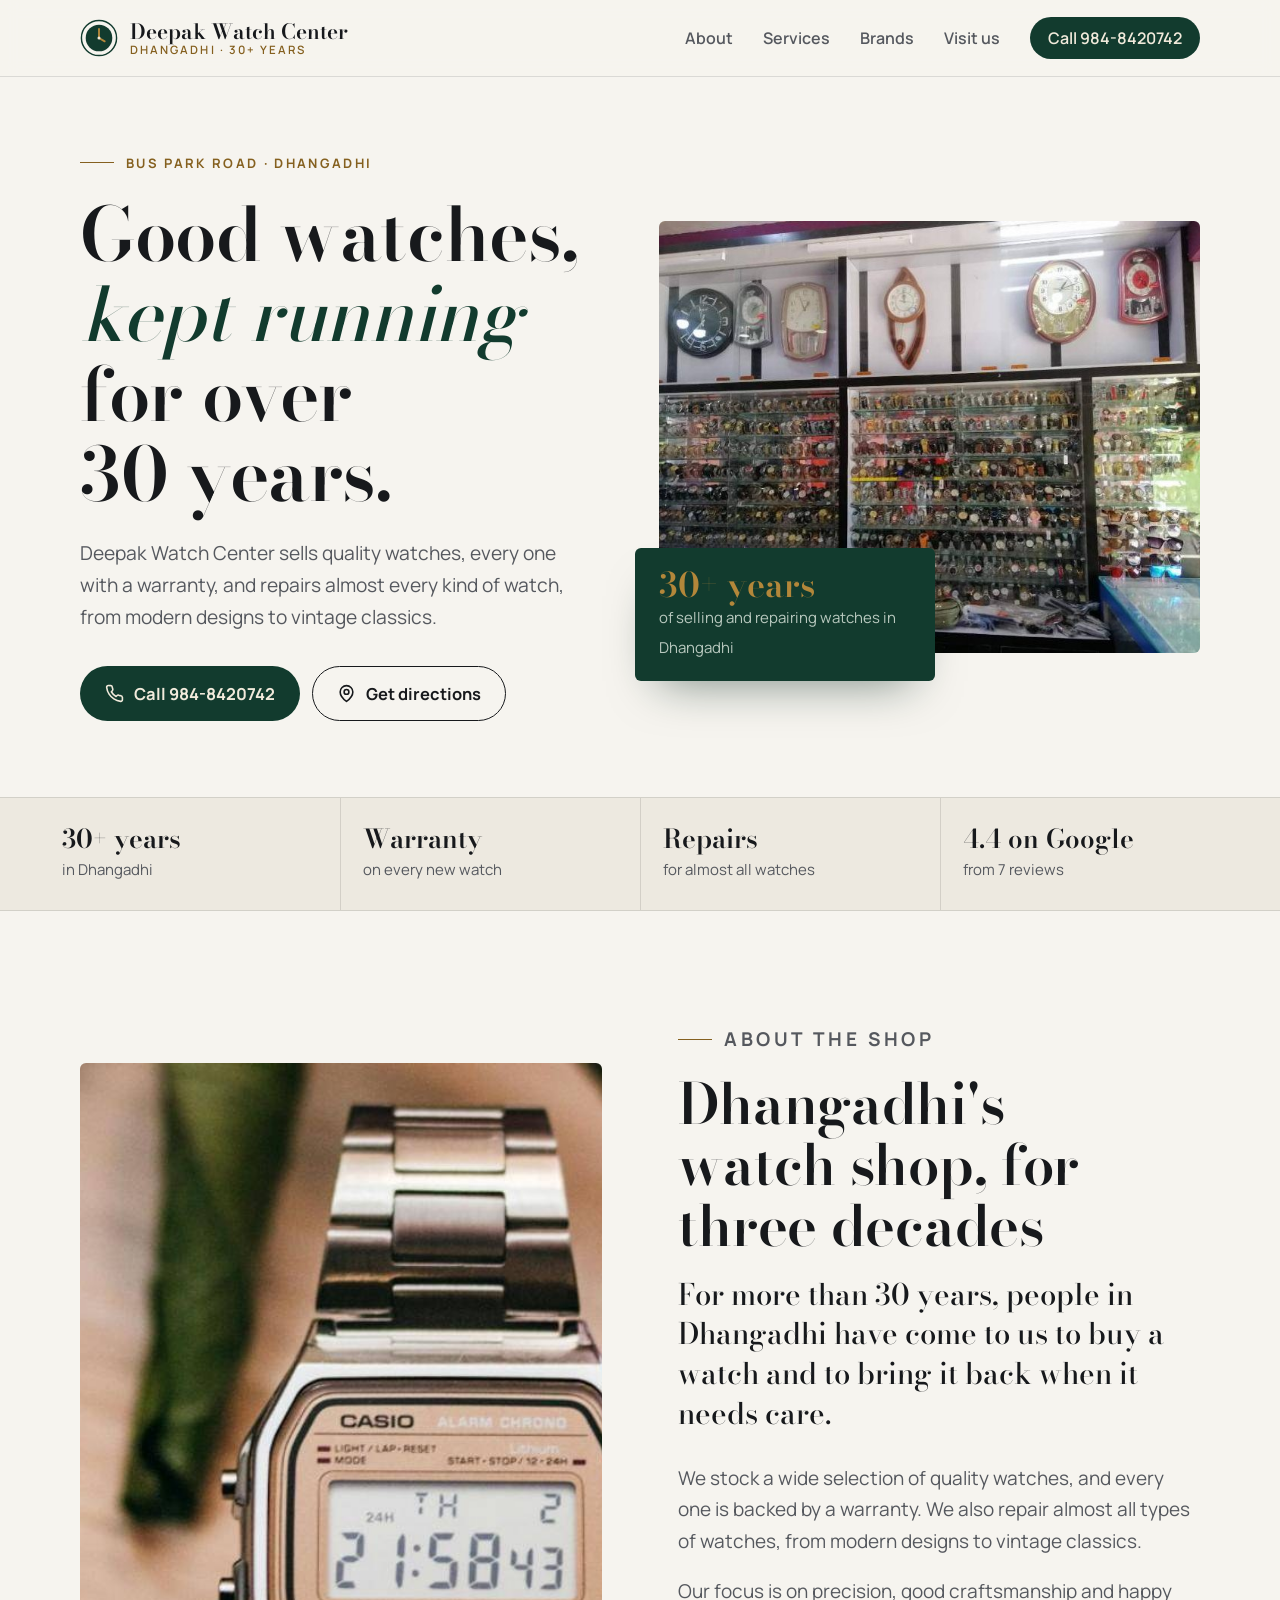
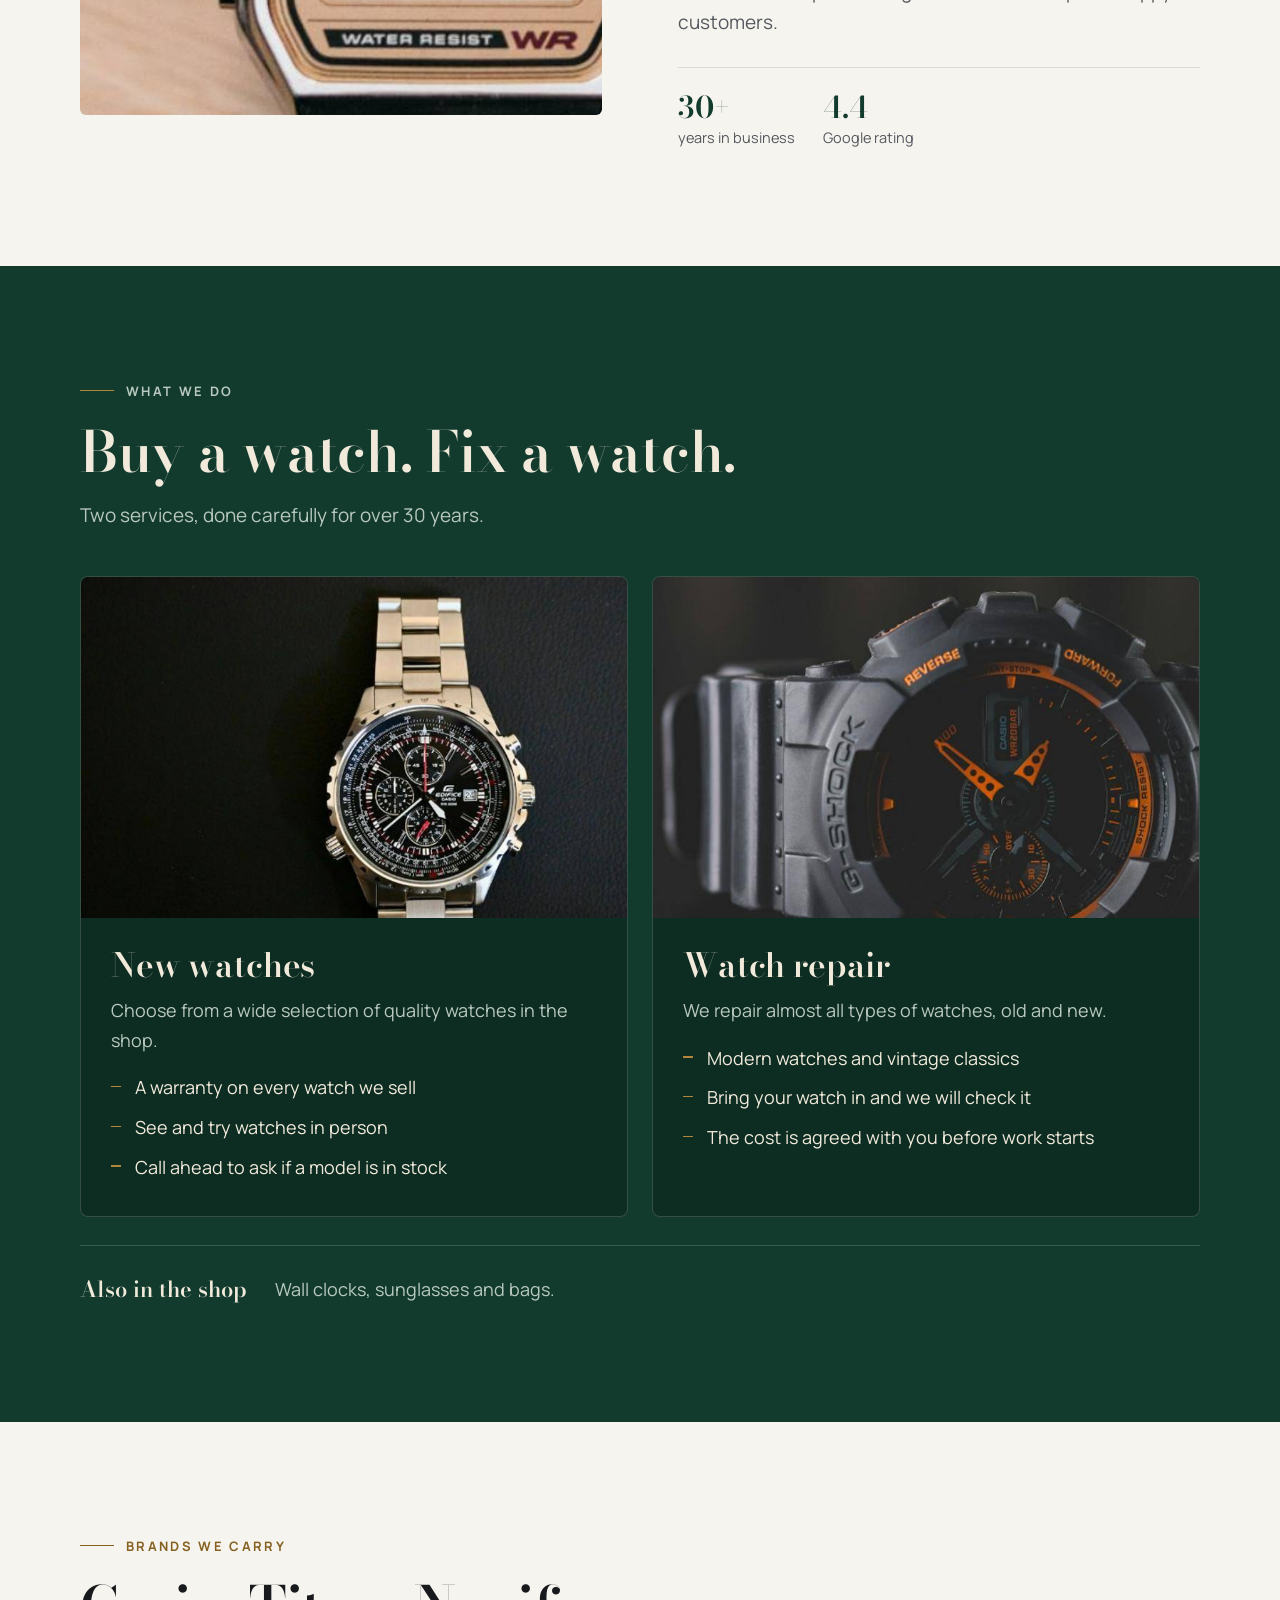
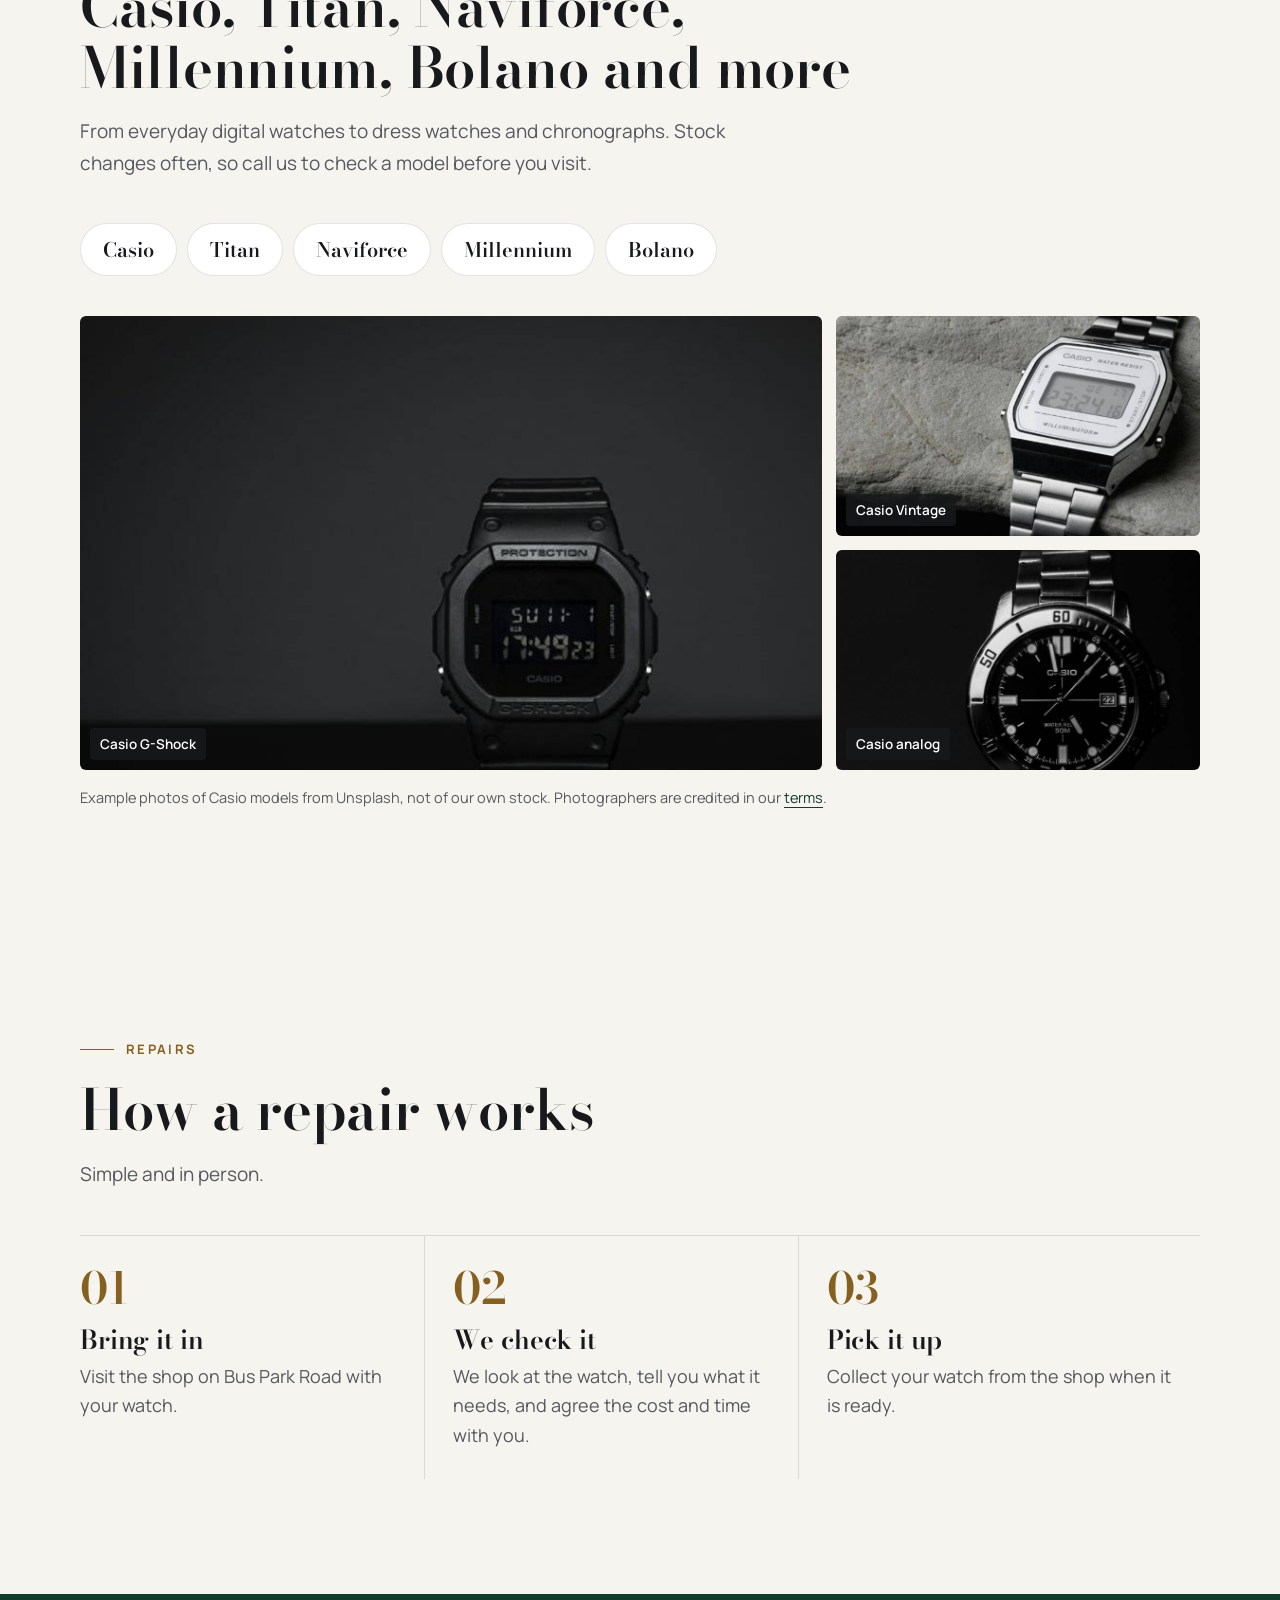
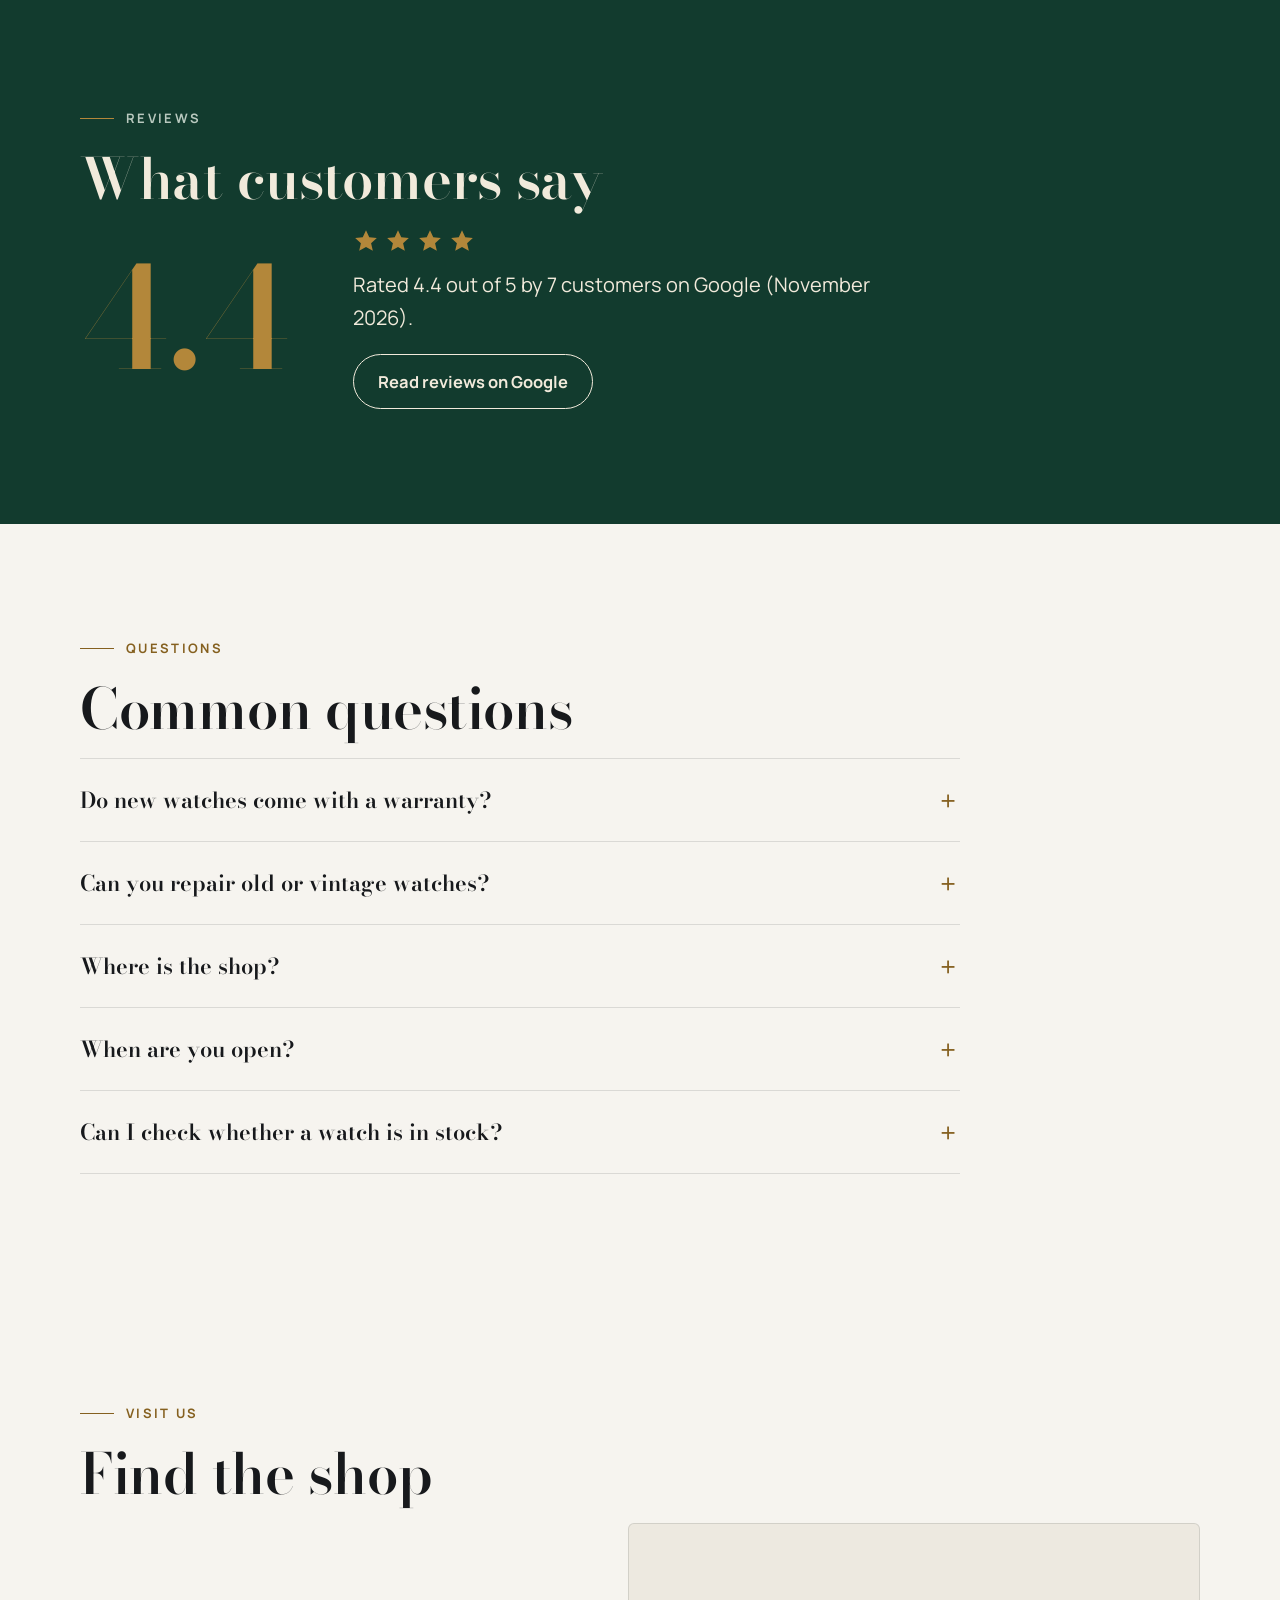
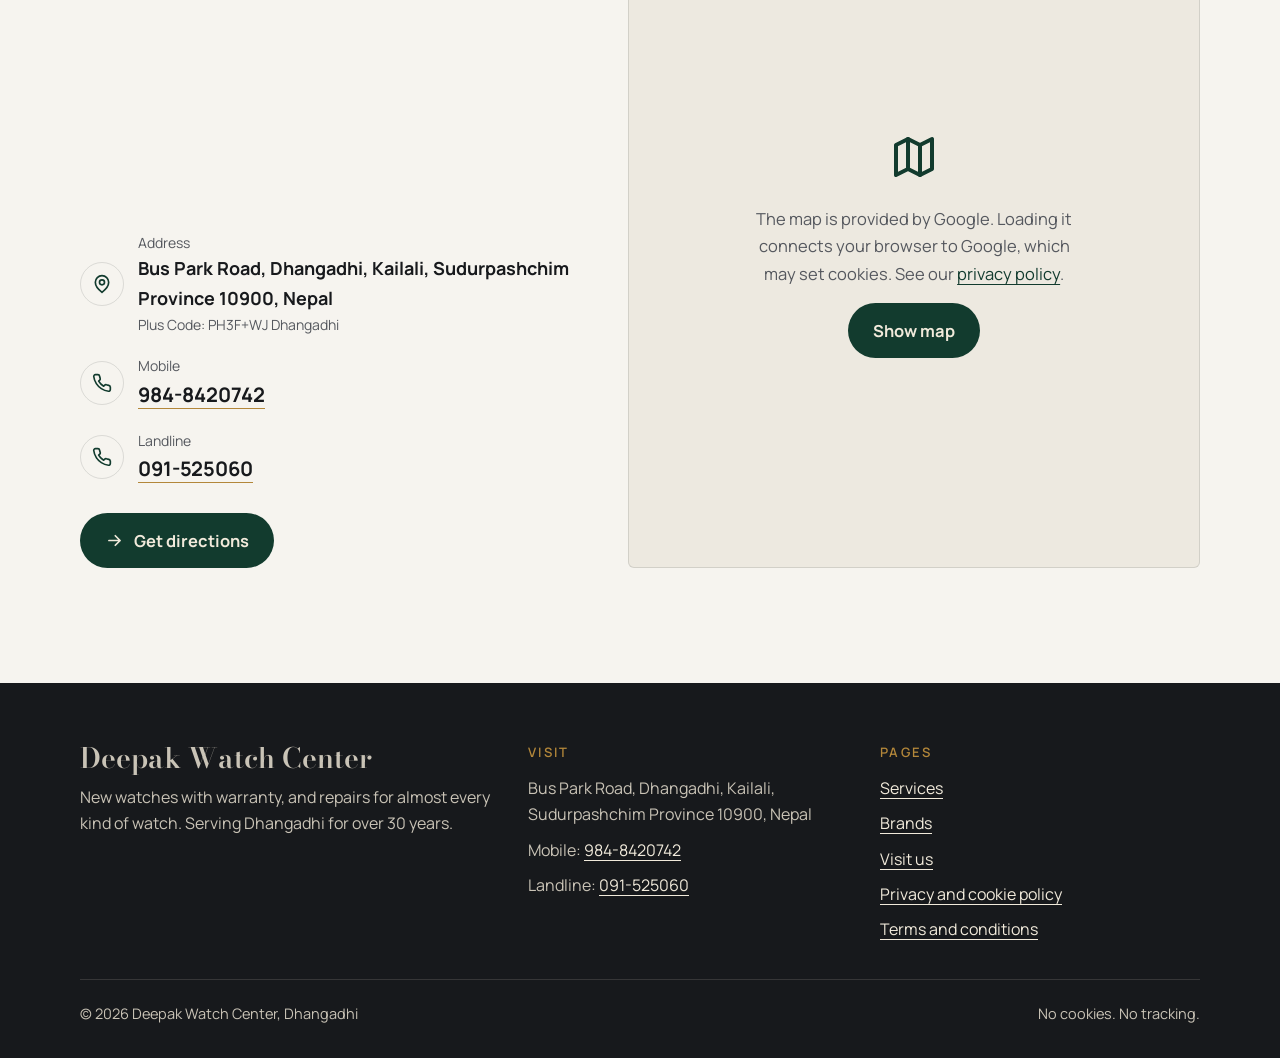
==== commit cdf10161: "Use sharper Casio photos from Unsplash, add brands section and photo credits Co-Authored-By: Claude " ====
--- a/index.html
+++ b/index.html
@@ -28,7 +28,7 @@
       <ul id="menu">
         <li><a href="./#about">About</a></li>
         <li><a href="./#services">Services</a></li>
-        <li><a href="./#gallery">The shop</a></li>
+        <li><a href="./#brands">Brands</a></li>
         <li><a href="./#visit">Visit us</a></li>
         <li><a class="call" href="tel:+9779848420742">Call 984-8420742</a></li>
       </ul>
@@ -66,7 +66,7 @@
 
   <section class="block" id="about" aria-labelledby="about-title">
     <div class="wrap split">
-      <img src="assets/img/gold-watch.jpg" width="572" height="737" alt="A gold-tone Casio wristwatch with a brown leather strap in its display box at Deepak Watch Center" loading="lazy">
+      <img src="assets/img/casio-vintage-gold.jpg" width="767" height="575" alt="A gold-face Casio digital watch on a steel bracelet, resting on a wooden table" loading="lazy">
       <div class="about-text">
         <p class="kicker">About the shop</p>
         <h2 id="about-title">Dhangadhi's watch shop, for three decades</h2>
@@ -88,7 +88,7 @@
       <p class="intro">Two services, done carefully for over 30 years.</p>
       <div class="services">
         <article class="service">
-          <img src="assets/img/casio-display.jpg" width="762" height="571" alt="Two shelves of men's wristwatches in grey display boxes, with Casio tags" loading="lazy">
+          <img src="assets/img/casio-edifice.jpg" width="767" height="575" alt="A Casio Edifice chronograph with a black dial and steel bracelet on a dark background" loading="lazy">
           <div class="body">
             <h3>New watches</h3>
             <p>Choose from a wide selection of quality watches in the shop.</p>
@@ -100,7 +100,7 @@
           </div>
         </article>
         <article class="service">
-          <img src="assets/img/titan-watch.jpg" width="572" height="762" alt="A Titan watch with a dark blue dial and silver mesh strap on a display cushion" loading="lazy">
+          <img src="assets/img/casio-gshock-ga.jpg" width="767" height="575" alt="Close-up of a grey Casio G-Shock with orange markings" loading="lazy">
           <div class="body">
             <h3>Watch repair</h3>
             <p>We repair almost all types of watches, old and new.</p>
@@ -116,18 +116,20 @@
     </div>
   </section>
 
-  <section class="block" id="gallery" aria-labelledby="gallery-title">
-    <div class="wrap">
-      <p class="kicker">Inside the shop</p>
-      <h2 id="gallery-title">Come and have a look</h2>
-      <p class="intro">Photos from our shop on Bus Park Road.</p>
+  <section class="block" id="brands" aria-labelledby="brands-title">
+    <div class="wrap">
+      <p class="kicker">Brands we carry</p>
+      <h2 id="brands-title">Casio, Titan, Naviforce, Millennium, Bolano and more</h2>
+      <p class="intro">From everyday digital watches to dress watches and chronographs. Stock changes often, so call us to check a model before you visit.</p>
+      <ul class="brand-list" aria-label="Brands">
+        <li>Casio</li><li>Titan</li><li>Naviforce</li><li>Millennium</li><li>Bolano</li>
+      </ul>
       <div class="gallery">
-        <figure class="g1"><img src="assets/img/wall-display.jpg" width="762" height="571" alt="Wall of glass shelves full of wristwatches, with wall clocks above" loading="lazy"><figcaption>Watches and wall clocks</figcaption></figure>
-        <figure class="g2"><img src="assets/img/sunglasses.jpg" width="572" height="762" alt="A rotating stand of sunglasses inside the shop, with wall clocks behind" loading="lazy"><figcaption>Sunglasses</figcaption></figure>
-        <figure class="g3"><img src="assets/img/casio-display.jpg" width="762" height="571" alt="Men's watches in display boxes on glass shelves" loading="lazy"><figcaption>Boxed watches</figcaption></figure>
-        <figure class="g4"><img src="assets/img/gold-watch.jpg" width="572" height="737" alt="Close-up of a gold-tone Casio watch in its box" loading="lazy"><figcaption>Casio</figcaption></figure>
-        <figure class="g5"><img src="assets/img/titan-watch.jpg" width="572" height="762" alt="Close-up of a Titan watch with a blue dial" loading="lazy"><figcaption>Titan</figcaption></figure>
-      </div>
+        <figure class="g1"><img src="assets/img/casio-gshock-dw.jpg" width="767" height="575" alt="A black Casio G-Shock digital watch against a dark grey background" loading="lazy"><figcaption>Casio G-Shock</figcaption></figure>
+        <figure class="g2"><img src="assets/img/casio-vintage-silver.jpg" width="767" height="575" alt="A silver Casio digital watch with a steel bracelet on a stone surface" loading="lazy"><figcaption>Casio Vintage</figcaption></figure>
+        <figure class="g3"><img src="assets/img/casio-diver.jpg" width="767" height="575" alt="A Casio analog diver-style watch with a black dial and steel bracelet" loading="lazy"><figcaption>Casio analog</figcaption></figure>
+      </div>
+      <p class="credit">Example photos of Casio models from Unsplash, not of our own stock. Photographers are credited in our <a href="terms.html#photo-credits">terms</a>.</p>
     </div>
   </section>
 
@@ -219,7 +221,7 @@
         <h2>Pages</h2>
         <ul>
           <li><a href="./#services">Services</a></li>
-          <li><a href="./#gallery">Inside the shop</a></li>
+          <li><a href="./#brands">Brands</a></li>
           <li><a href="./#visit">Visit us</a></li>
           <li><a href="privacy.html">Privacy and cookie policy</a></li>
           <li><a href="terms.html">Terms and conditions</a></li>
--- a/assets/style.css
+++ b/assets/style.css
@@ -135,9 +135,11 @@
 .gallery img{width:100%;height:100%;object-fit:cover;transition:transform 400ms var(--ease-out)}
 @media (hover:hover) and (pointer:fine){.gallery figure:hover img{transform:scale(1.03)}}
 .gallery figcaption{position:absolute;left:10px;bottom:10px;background:rgba(23,25,28,.82);color:#fff;font-size:13.5px;font-weight:600;padding:5px 10px;border-radius:4px}
-.g1{grid-column:span 4;grid-row:span 2}.g2{grid-column:span 2;grid-row:span 2}
-.g3{grid-column:span 2;grid-row:span 2}.g4{grid-column:span 2;grid-row:span 2}.g5{grid-column:span 2;grid-row:span 2}
-@media (max-width:820px){.gallery{grid-template-columns:1fr 1fr;grid-auto-rows:180px}.g1{grid-column:span 2}.g2,.g3,.g4,.g5{grid-column:span 1}}
+.g1{grid-column:span 4;grid-row:span 2}.g2,.g3{grid-column:span 2;grid-row:span 1}
+.brand-list{list-style:none;margin:0 0 40px;padding:0;display:flex;flex-wrap:wrap;gap:10px}
+.brand-list li{font:600 20px var(--serif);padding:10px 22px;border:1px solid var(--line);border-radius:999px;background:#fff}
+.credit{margin:16px 0 0;font-size:14.5px;color:var(--muted)}
+@media (max-width:820px){.gallery{grid-template-columns:1fr 1fr;grid-auto-rows:170px}.g1{grid-column:span 2}.g2,.g3{grid-column:span 1}}
 
 /* steps */
 .steps{list-style:none;margin:0;padding:0;display:grid;grid-template-columns:repeat(3,1fr);gap:0;counter-reset:s;border-top:1px solid var(--line)}
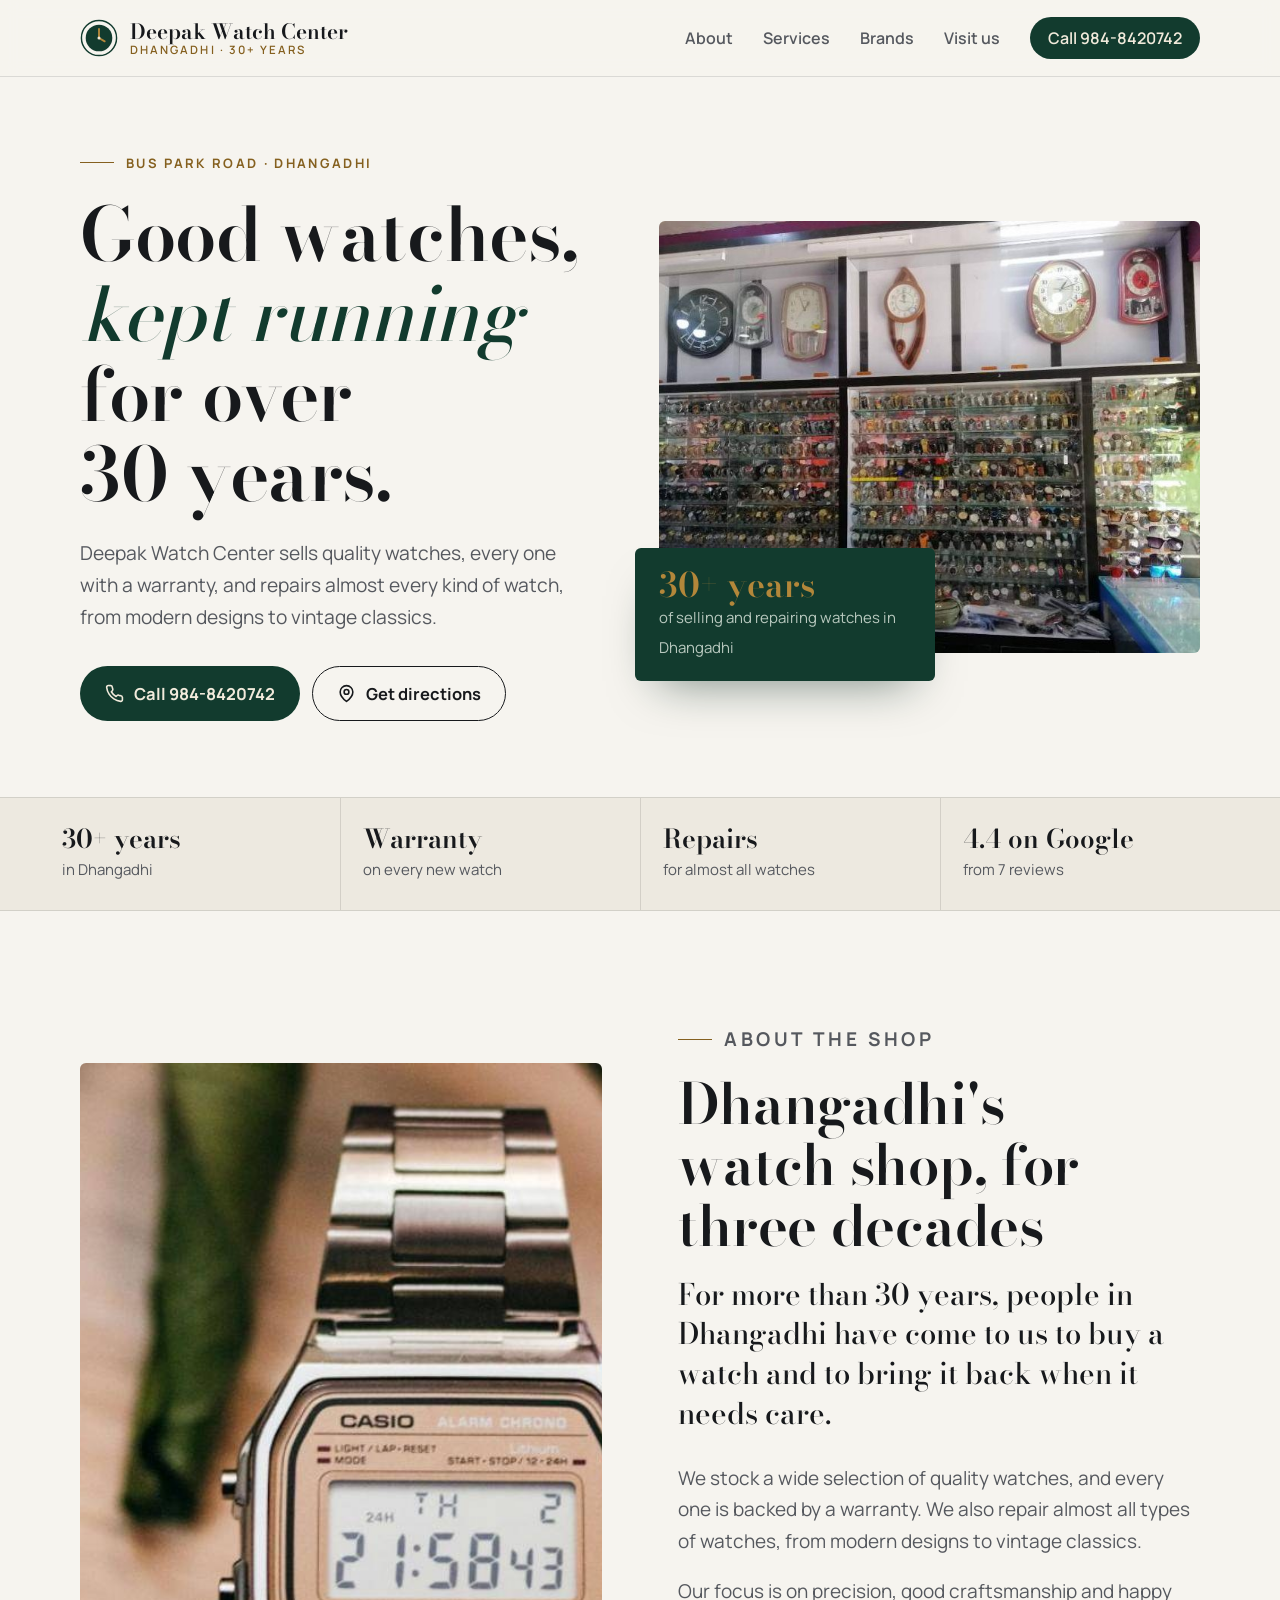
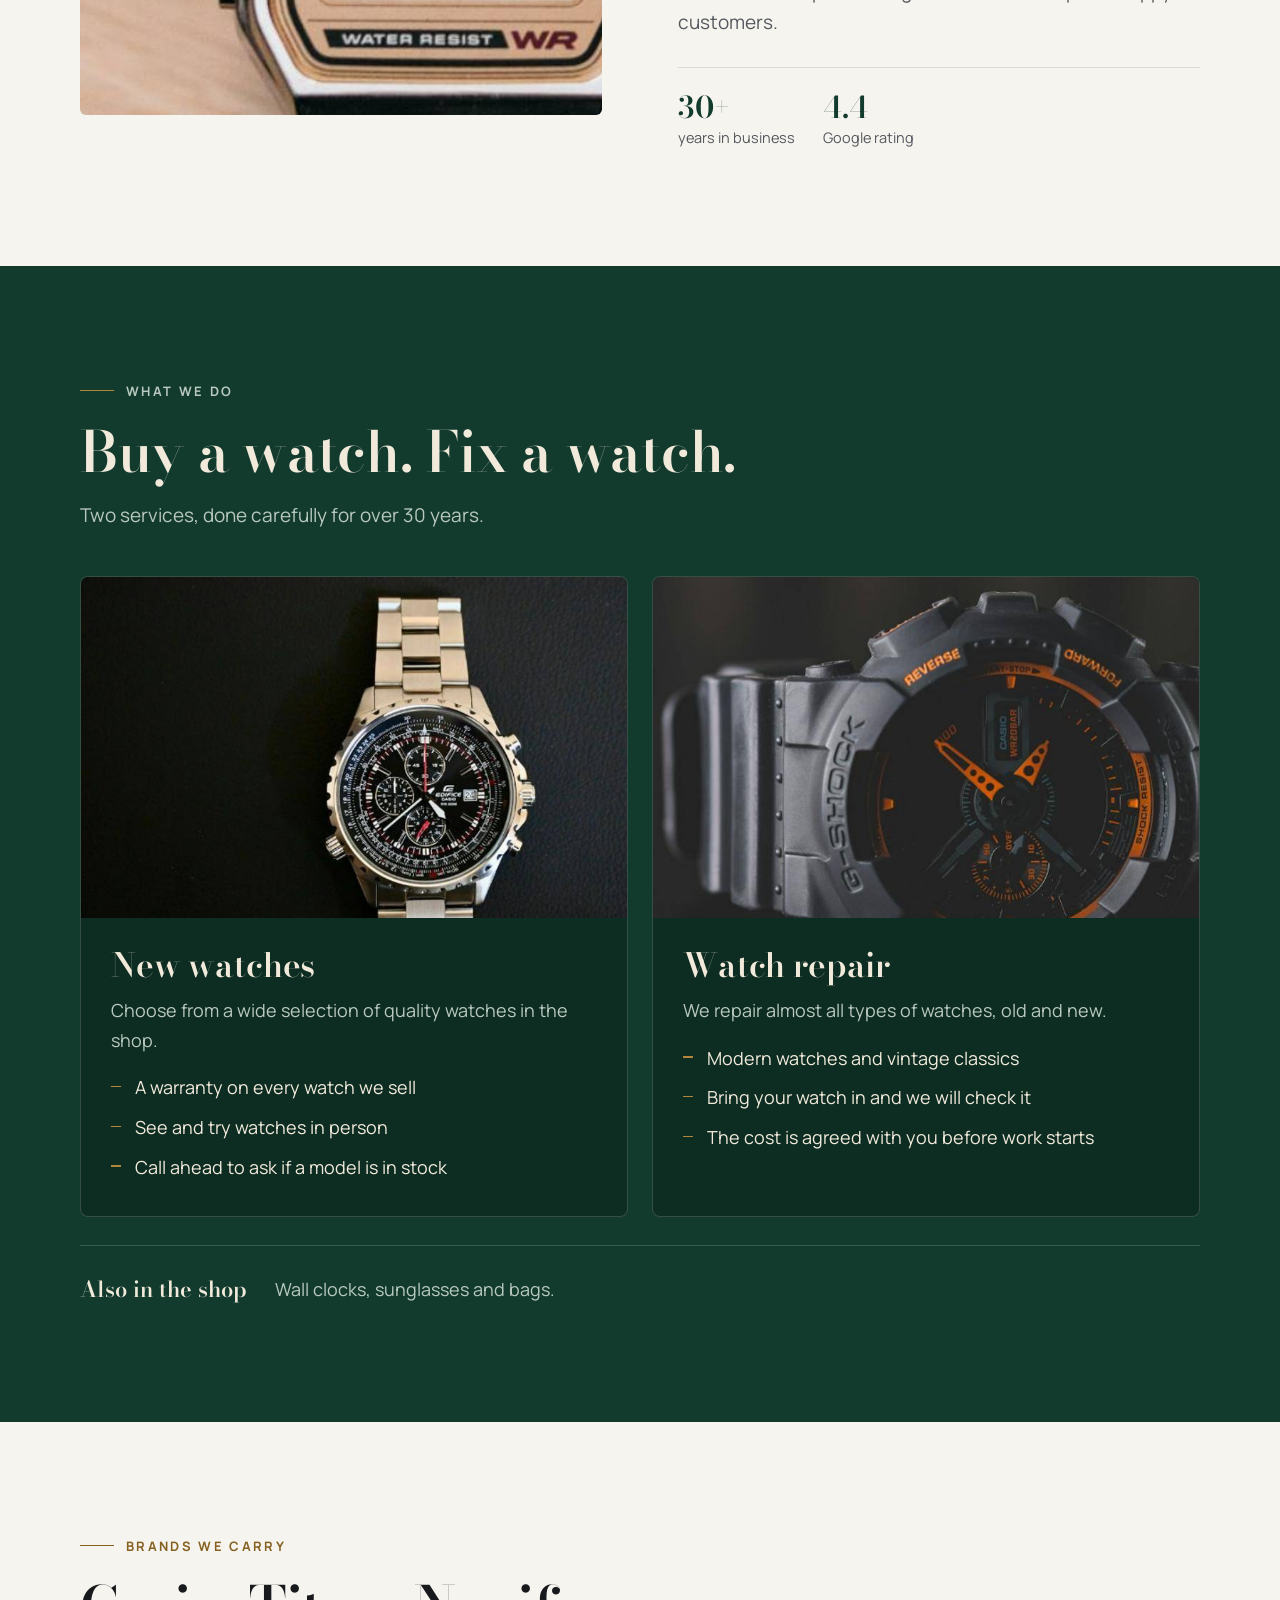
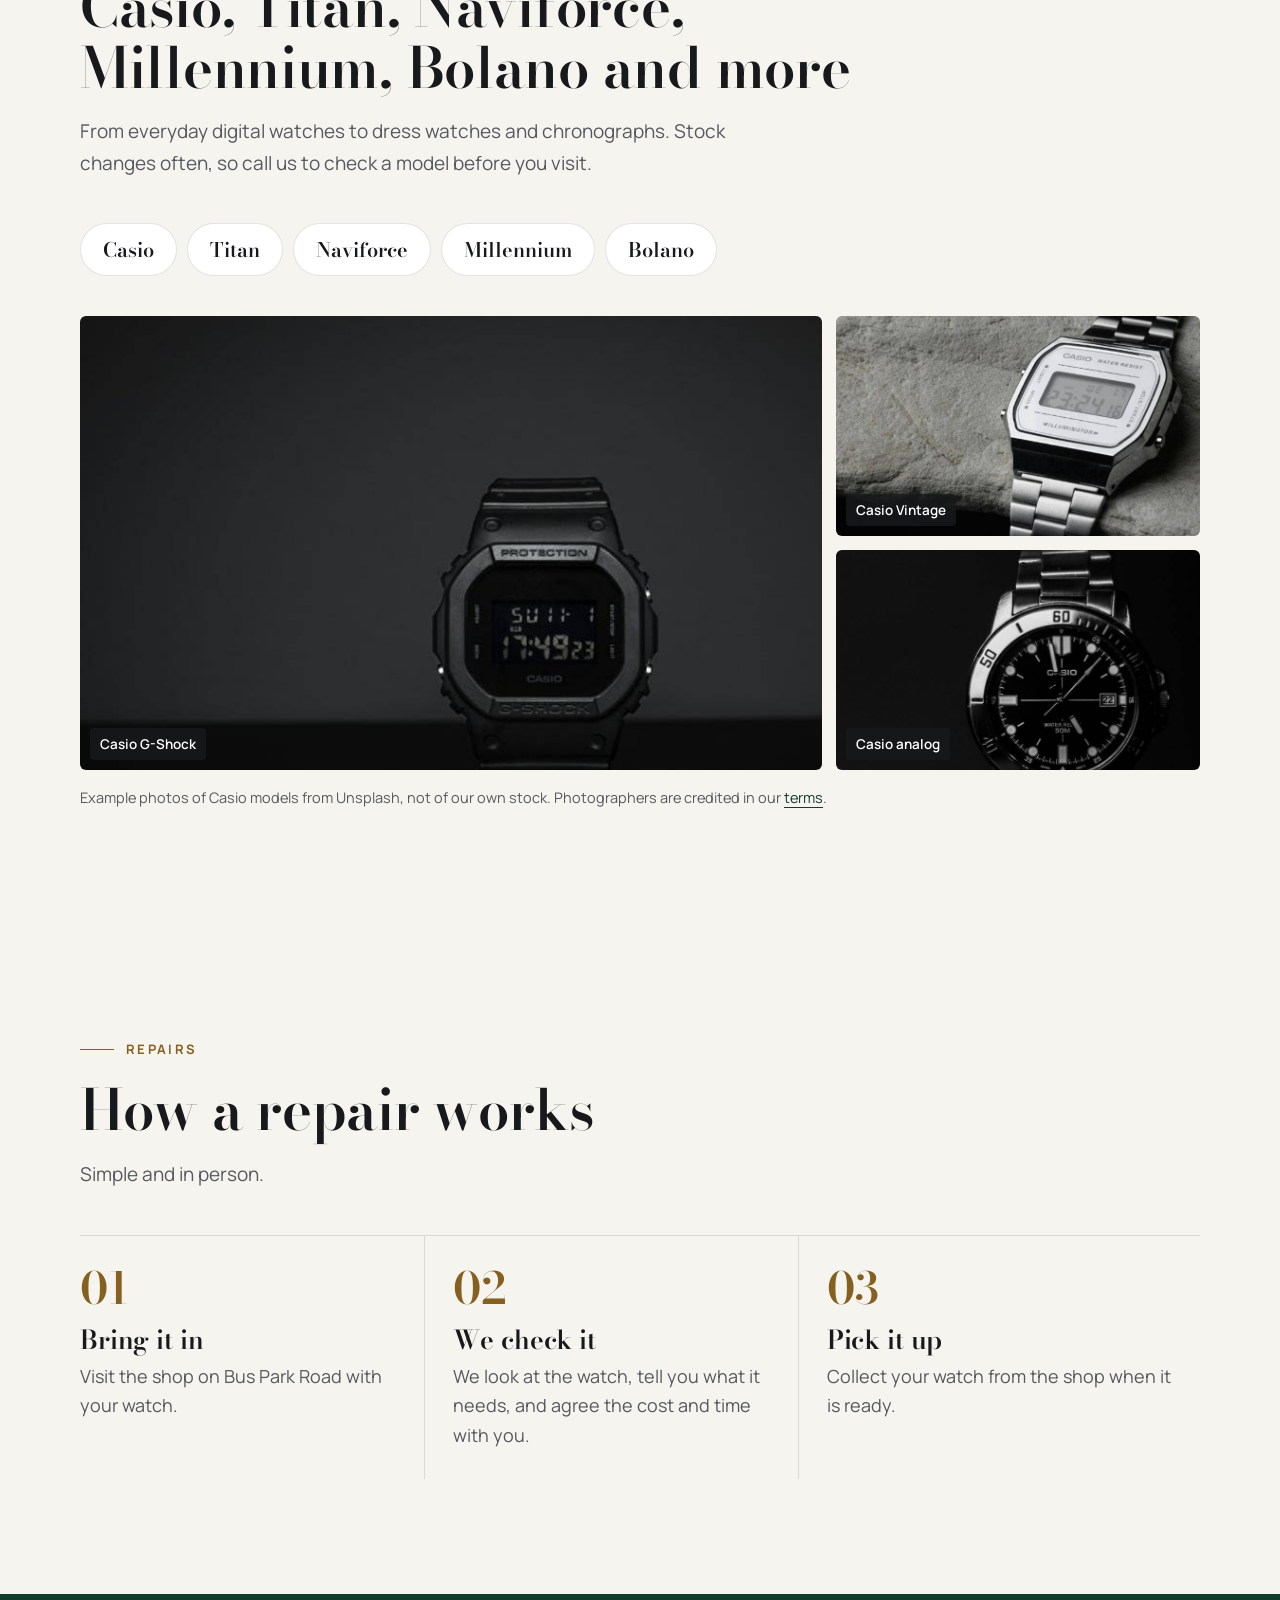
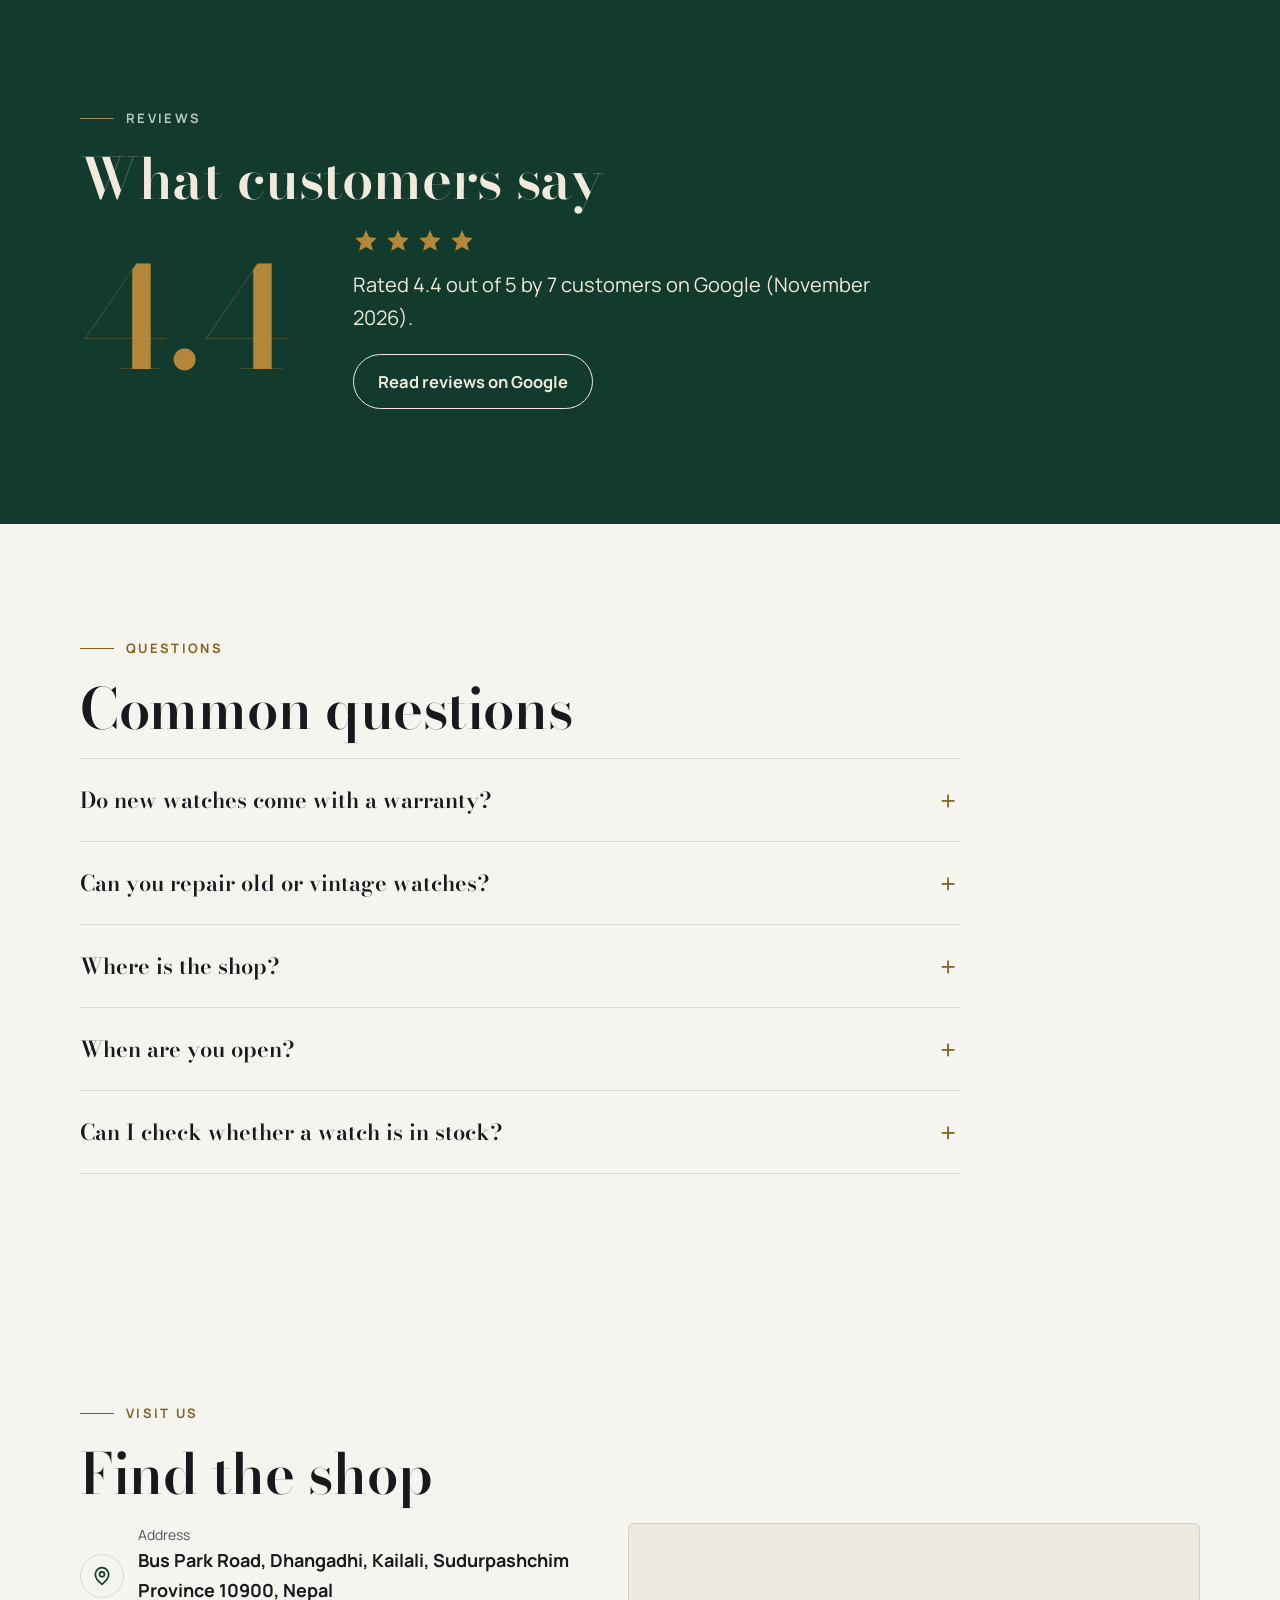
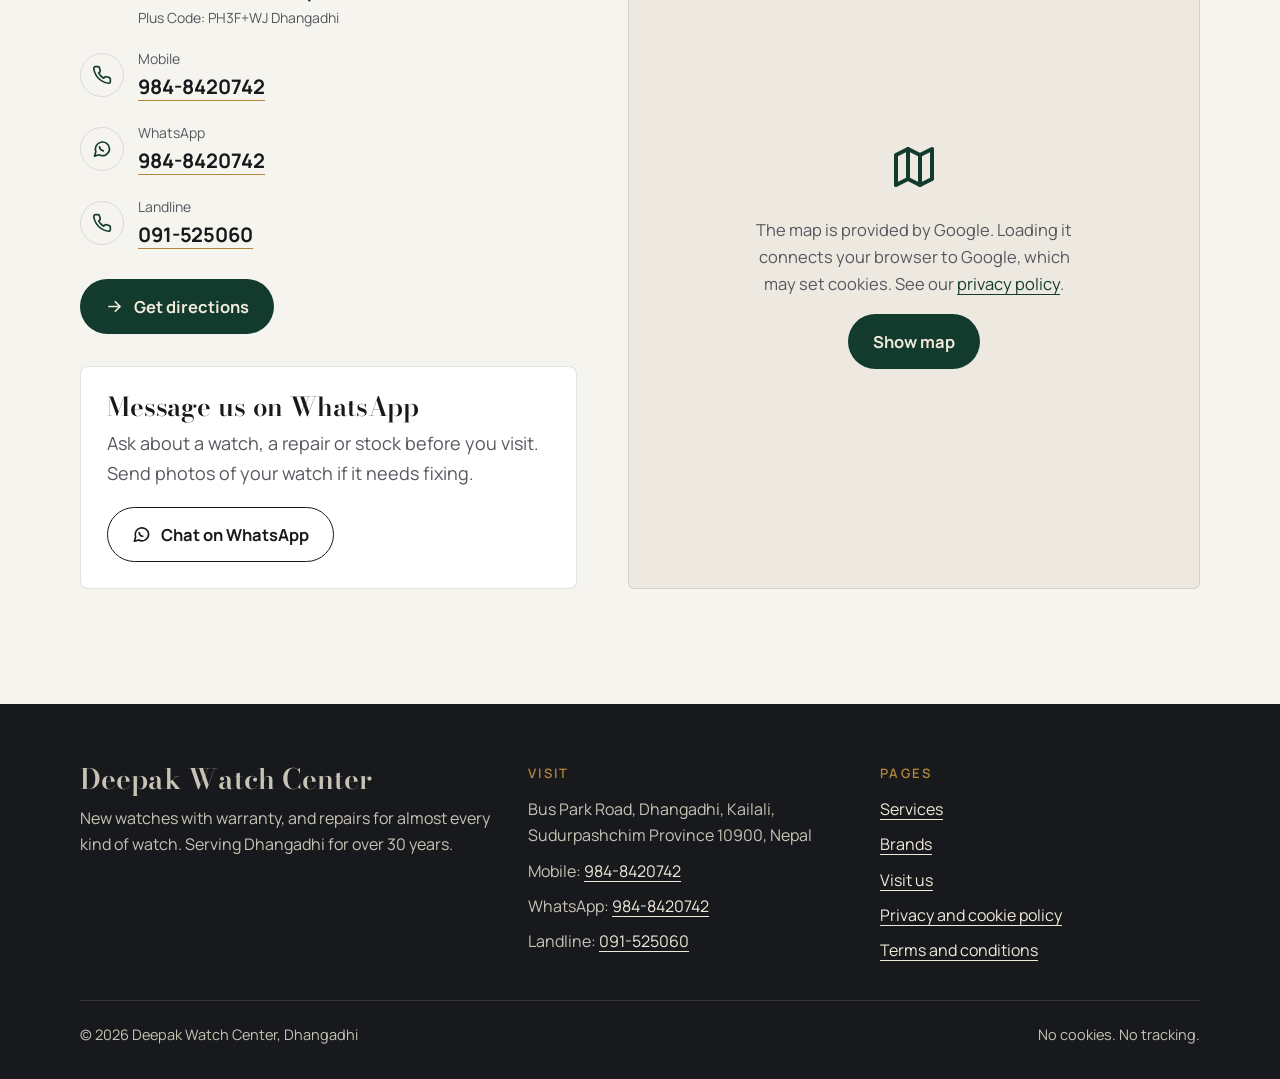
==== commit 9d8c4a99: "Replace storefront photo with WhatsApp contact Co-Authored-By: Claude Opus 5.5 <noreply@anthropic.co" ====
--- a/index.html
+++ b/index.html
@@ -181,14 +181,19 @@
       <h2 id="visit-title">Find the shop</h2>
       <div class="visit">
         <div>
-          <img class="store" src="assets/img/storefront.jpg" width="762" height="428" alt="Front of the shop with its sign reading Deepak Watch Center in Nepali, above a blue shutter" loading="lazy">
           <ul class="contact-list">
             <li><span class="ic"><svg viewBox="0 0 24 24" fill="none" stroke="currentColor" stroke-width="2" stroke-linecap="round" stroke-linejoin="round" aria-hidden="true" focusable="false"><path d="M20 10c0 6-8 12-8 12S4 16 4 10a8 8 0 0 1 16 0Z"/><circle cx="12" cy="10" r="3"/></svg></span><div><small>Address</small><b>Bus Park Road, Dhangadhi, Kailali, Sudurpashchim Province 10900, Nepal</b><br><small>Plus Code: PH3F+WJ Dhangadhi</small></div></li>
             <li><span class="ic"><svg viewBox="0 0 24 24" fill="none" stroke="currentColor" stroke-width="2" stroke-linecap="round" stroke-linejoin="round" aria-hidden="true" focusable="false"><path d="M22 16.9v3a2 2 0 0 1-2.2 2 19.8 19.8 0 0 1-8.6-3.1 19.5 19.5 0 0 1-6-6A19.8 19.8 0 0 1 2.1 4.2 2 2 0 0 1 4.1 2h3a2 2 0 0 1 2 1.7c.1.9.4 1.8.7 2.7a2 2 0 0 1-.5 2.1L8 9.8a16 16 0 0 0 6 6l1.3-1.3a2 2 0 0 1 2.1-.4c.9.3 1.8.6 2.7.7a2 2 0 0 1 1.7 2Z"/></svg></span><div><small>Mobile</small><a href="tel:+9779848420742">984-8420742</a></div></li>
+            <li><span class="ic"><svg viewBox="0 0 24 24" fill="none" stroke="currentColor" stroke-width="2" stroke-linecap="round" stroke-linejoin="round" aria-hidden="true" focusable="false"><path d="M21 11.5a8.4 8.4 0 0 1-12.5 7.4L3 20.5l1.6-5.3A8.5 8.5 0 1 1 21 11.5Z"/><path d="M9 9.5c.3 2.2 2.3 4.3 4.6 4.8"/></svg></span><div><small>WhatsApp</small><a href="https://wa.me/9779848420742" rel="noopener noreferrer" target="_blank">984-8420742<span class="sr-only"> (opens WhatsApp in a new tab)</span></a></div></li>
             <li><span class="ic"><svg viewBox="0 0 24 24" fill="none" stroke="currentColor" stroke-width="2" stroke-linecap="round" stroke-linejoin="round" aria-hidden="true" focusable="false"><path d="M22 16.9v3a2 2 0 0 1-2.2 2 19.8 19.8 0 0 1-8.6-3.1 19.5 19.5 0 0 1-6-6A19.8 19.8 0 0 1 2.1 4.2 2 2 0 0 1 4.1 2h3a2 2 0 0 1 2 1.7c.1.9.4 1.8.7 2.7a2 2 0 0 1-.5 2.1L8 9.8a16 16 0 0 0 6 6l1.3-1.3a2 2 0 0 1 2.1-.4c.9.3 1.8.6 2.7.7a2 2 0 0 1 1.7 2Z"/></svg></span><div><small>Landline</small><a href="tel:+97791525060">091-525060</a></div></li>
           </ul>
           <div class="actions">
             <a class="btn btn-green" href="https://www.google.com/maps/dir/?api=1&amp;destination=28.7048389,80.5740302" rel="noopener noreferrer" target="_blank"><svg viewBox="0 0 24 24" fill="none" stroke="currentColor" stroke-width="2.2" stroke-linecap="round" stroke-linejoin="round" aria-hidden="true" focusable="false"><path d="M5 12h14M13 6l6 6-6 6"/></svg>Get directions<span class="sr-only"> (opens Google Maps in a new tab)</span></a>
+          </div>
+          <div class="wa-box">
+            <h3>Message us on WhatsApp</h3>
+            <p>Ask about a watch, a repair or stock before you visit. Send photos of your watch if it needs fixing.</p>
+            <a class="btn btn-line" href="https://wa.me/9779848420742" rel="noopener noreferrer" target="_blank"><svg viewBox="0 0 24 24" fill="none" stroke="currentColor" stroke-width="2" stroke-linecap="round" stroke-linejoin="round" aria-hidden="true" focusable="false"><path d="M21 11.5a8.4 8.4 0 0 1-12.5 7.4L3 20.5l1.6-5.3A8.5 8.5 0 1 1 21 11.5Z"/><path d="M9 9.5c.3 2.2 2.3 4.3 4.6 4.8"/></svg>Chat on WhatsApp<span class="sr-only"> (opens WhatsApp in a new tab)</span></a>
           </div>
         </div>
         <div class="map" id="map">
@@ -214,6 +219,7 @@
         <ul>
           <li>Bus Park Road, Dhangadhi, Kailali, Sudurpashchim Province 10900, Nepal</li>
           <li>Mobile: <a href="tel:+9779848420742">984-8420742</a></li>
+          <li>WhatsApp: <a href="https://wa.me/9779848420742" rel="noopener noreferrer" target="_blank">984-8420742<span class="sr-only"> (opens in a new tab)</span></a></li>
           <li>Landline: <a href="tel:+97791525060">091-525060</a></li>
         </ul>
       </div>
--- a/assets/style.css
+++ b/assets/style.css
@@ -175,6 +175,9 @@
 .contact-list .ic svg{width:20px;height:20px}
 .contact-list small{display:block;color:var(--muted);font-size:14px}
 .contact-list a{font-weight:700;font-size:20px;color:var(--ink);text-decoration:none;border-bottom:1.5px solid var(--brass)}
+.wa-box{margin-top:32px;padding:26px;border:1px solid var(--line);border-radius:8px;background:#fff}
+.wa-box h3{font-size:26px;margin-bottom:8px}
+.wa-box p{color:var(--muted)}
 .map{background:var(--paper-2);border:1px solid var(--line);border-radius:6px;min-height:520px;display:grid;place-items:center;overflow:hidden;position:relative}
 .map-consent{max-width:400px;text-align:center;padding:32px}
 .map-consent svg{width:48px;height:48px;margin:0 auto 16px;color:var(--green)}
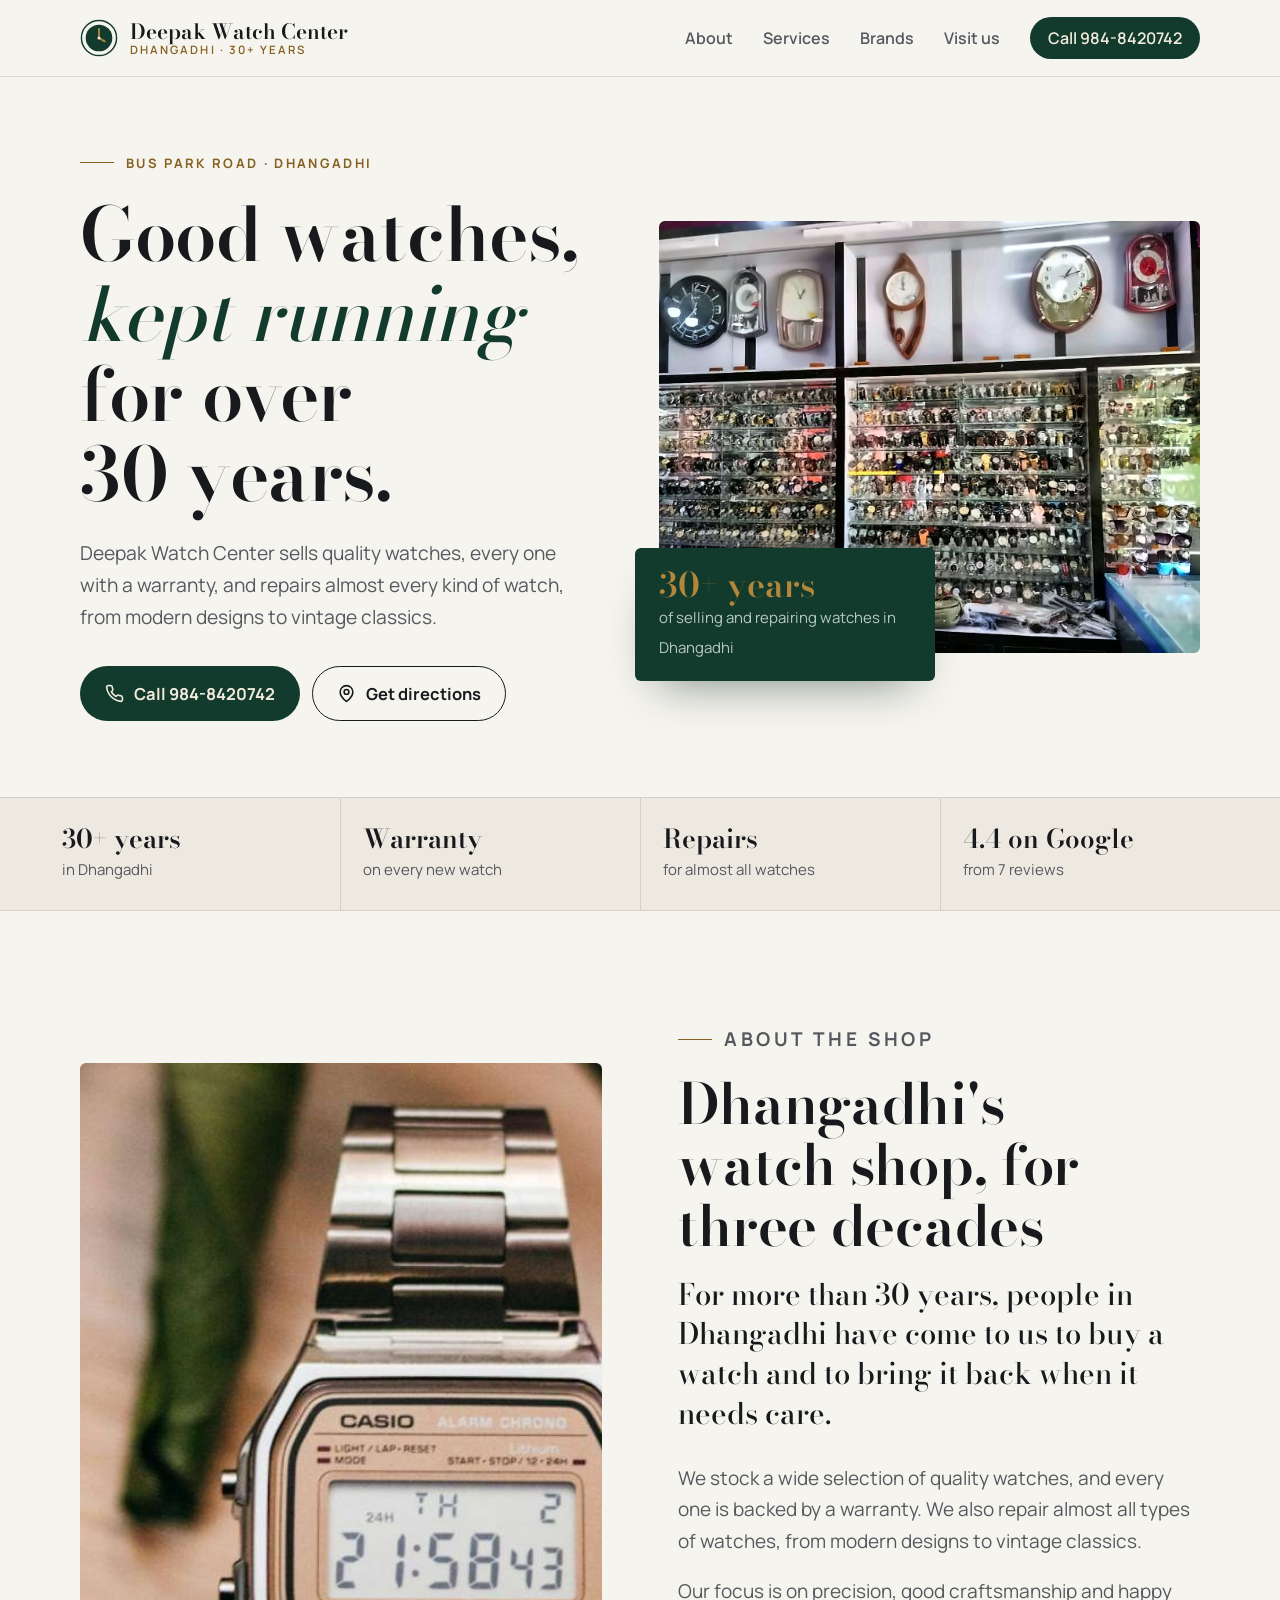
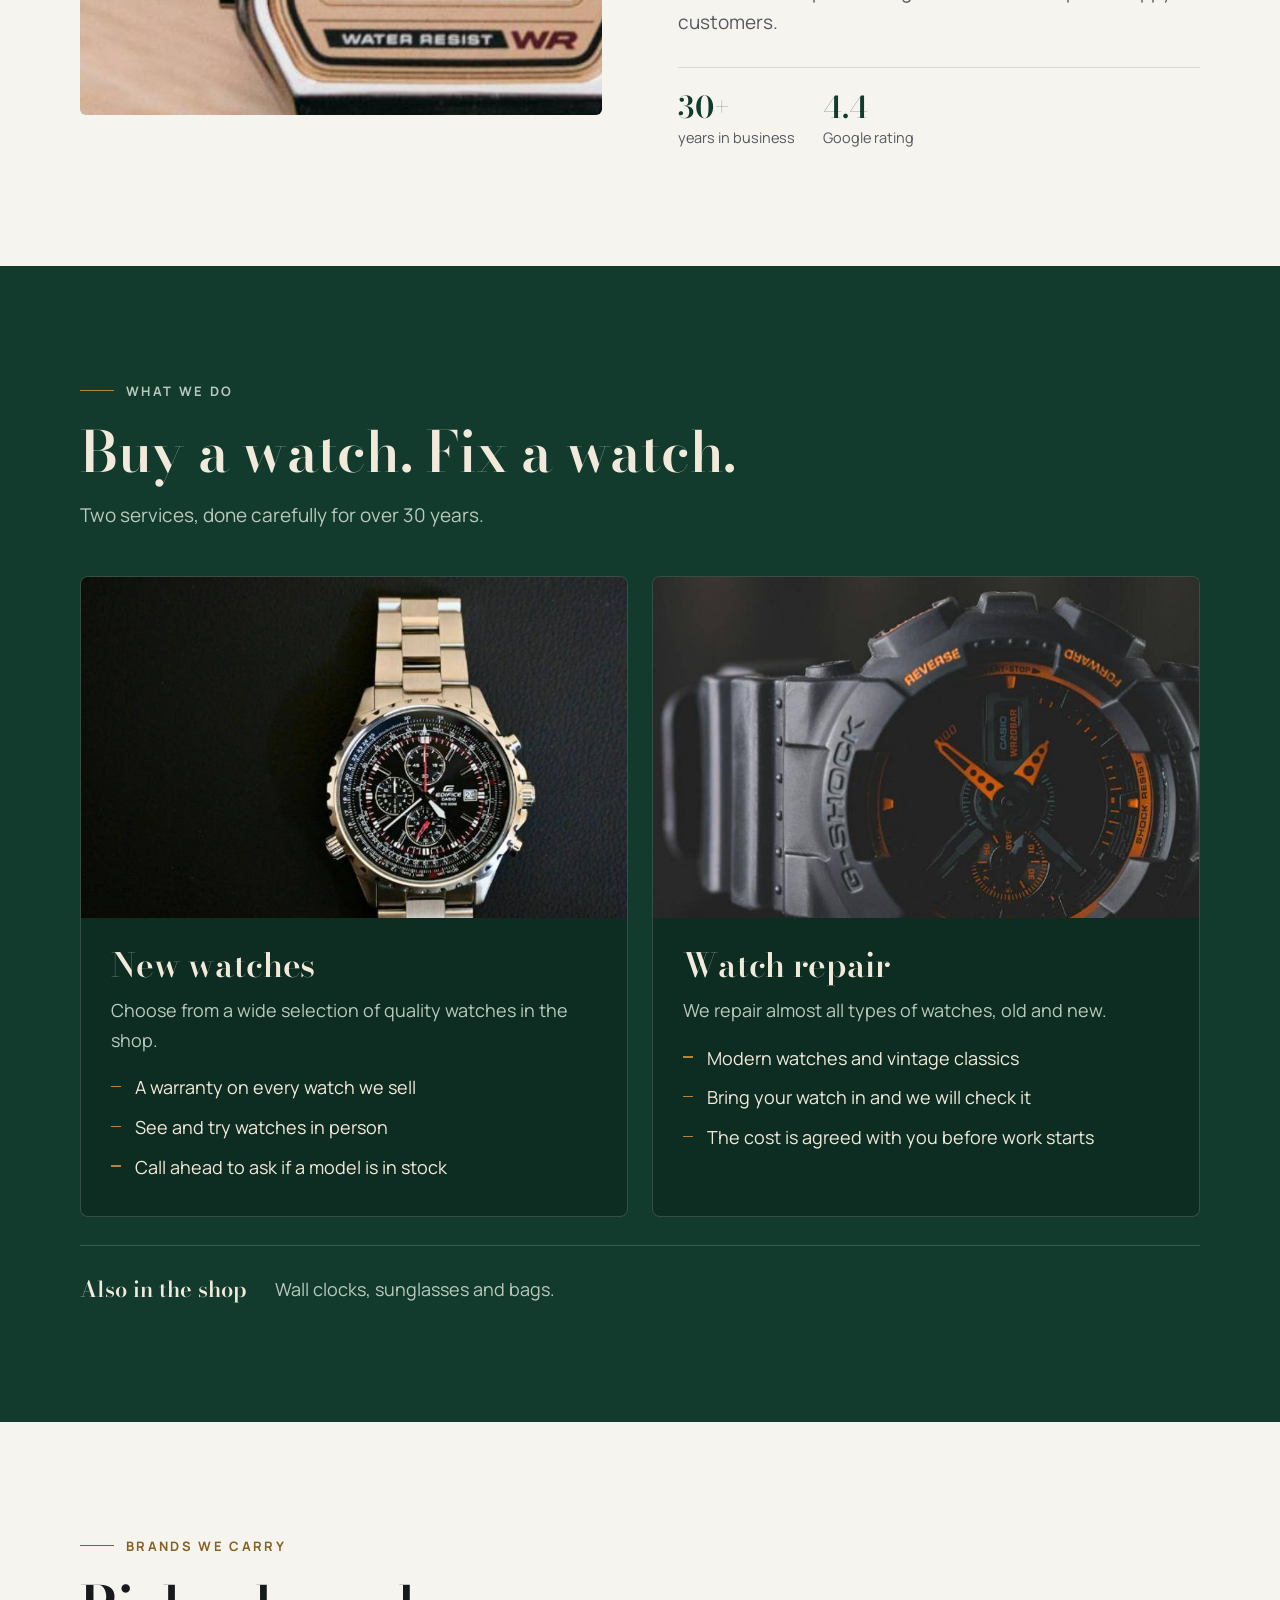
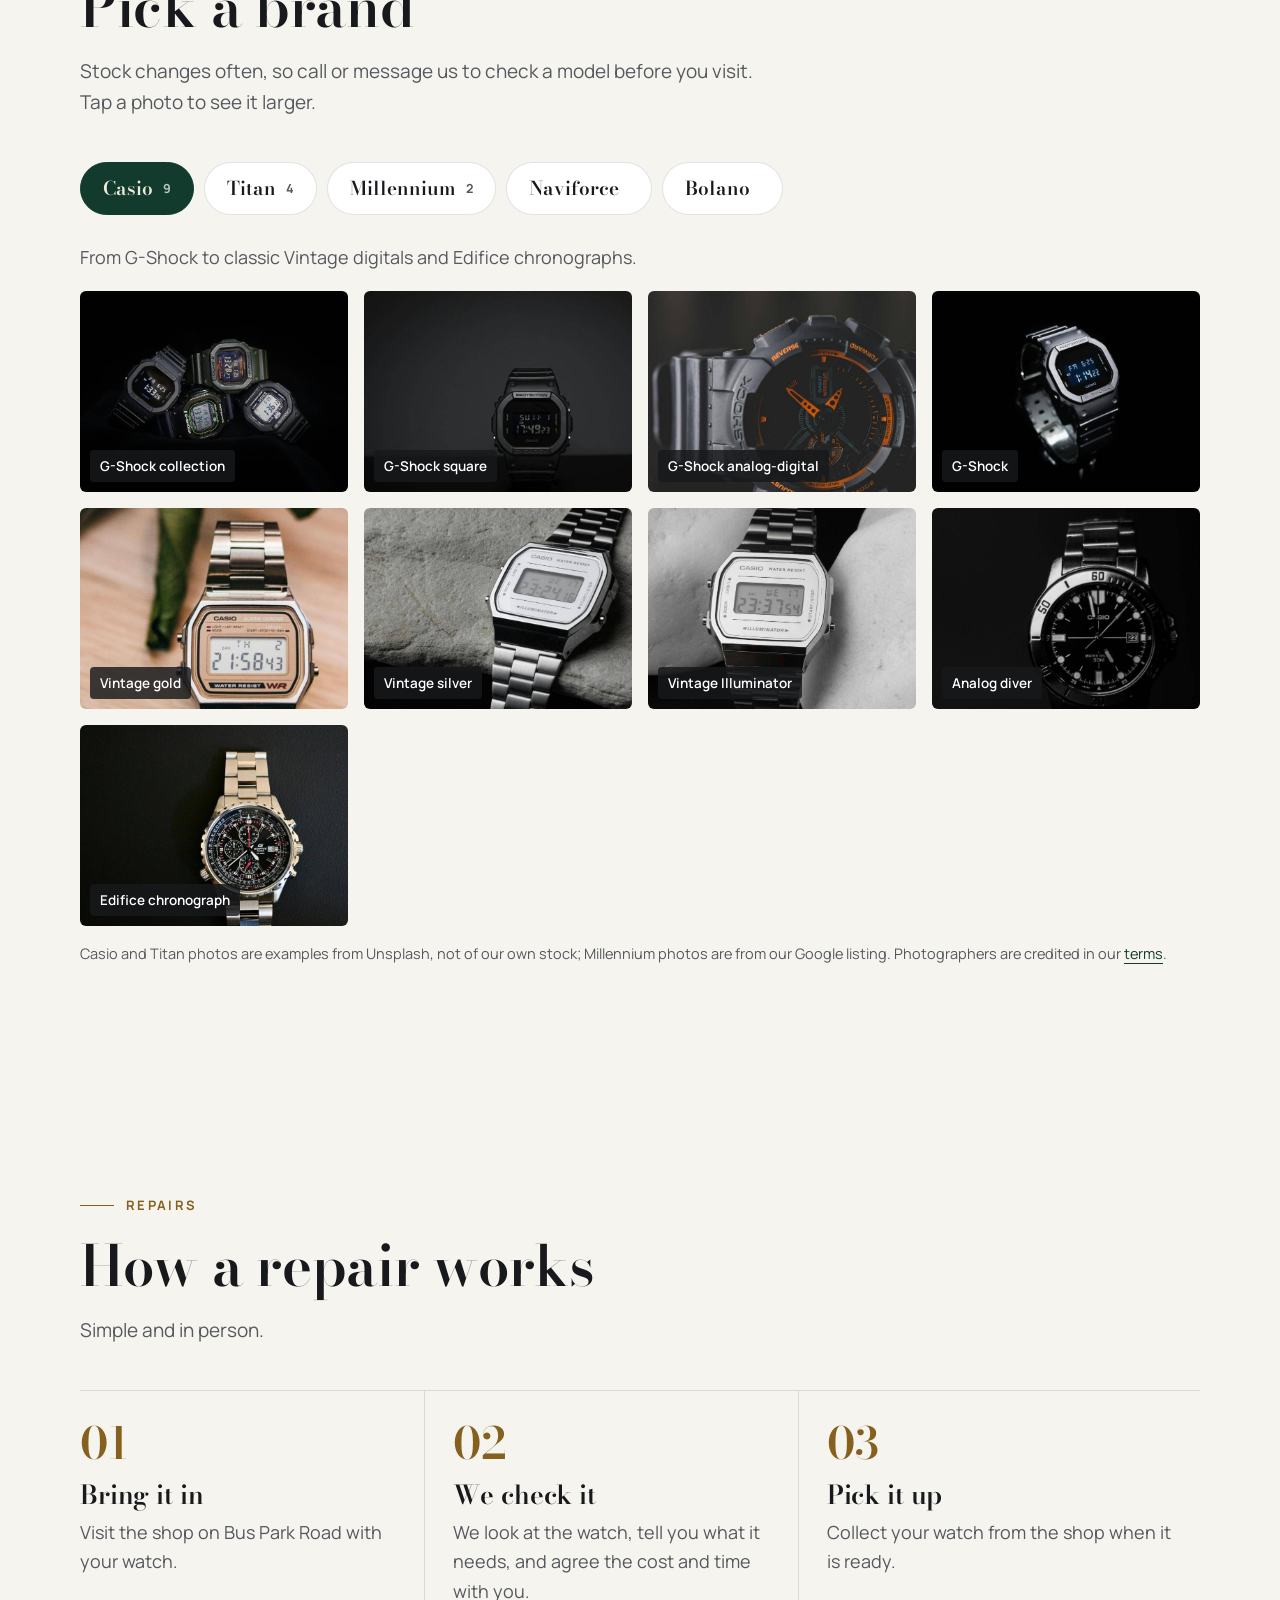
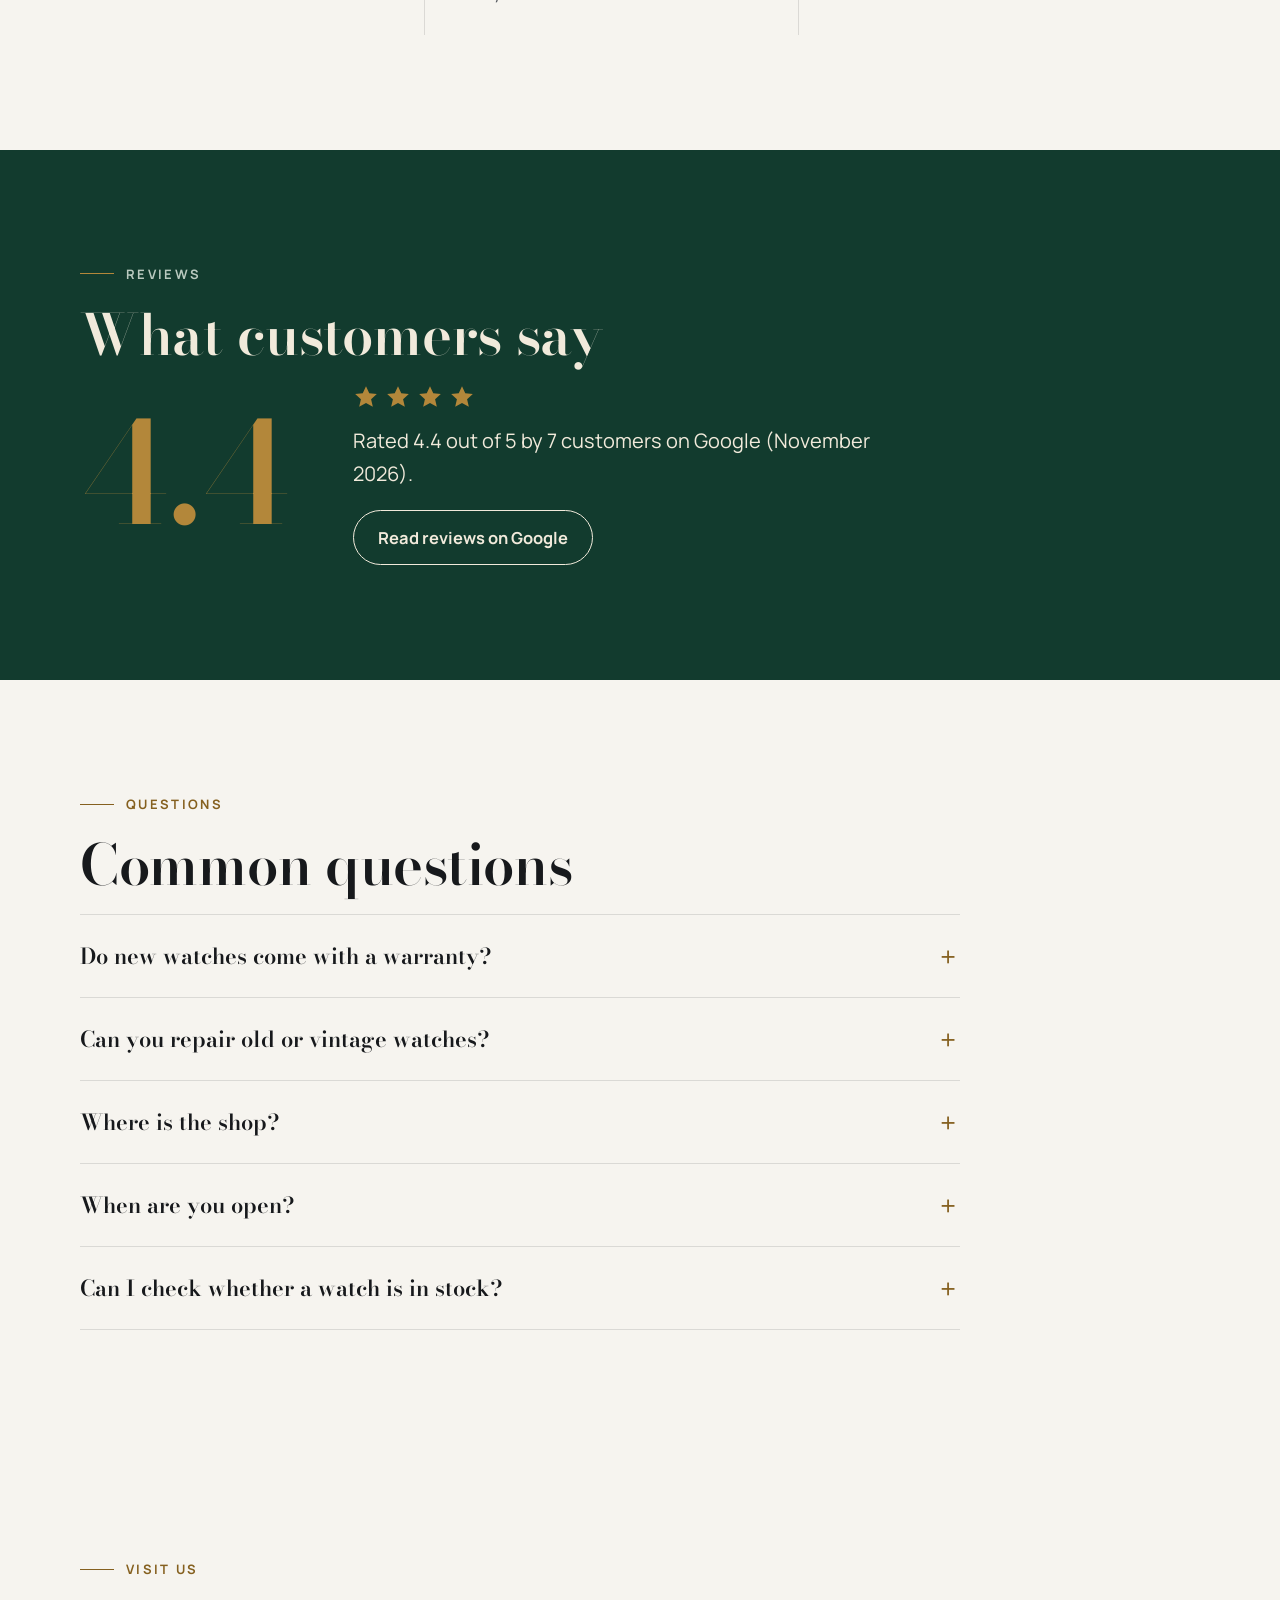
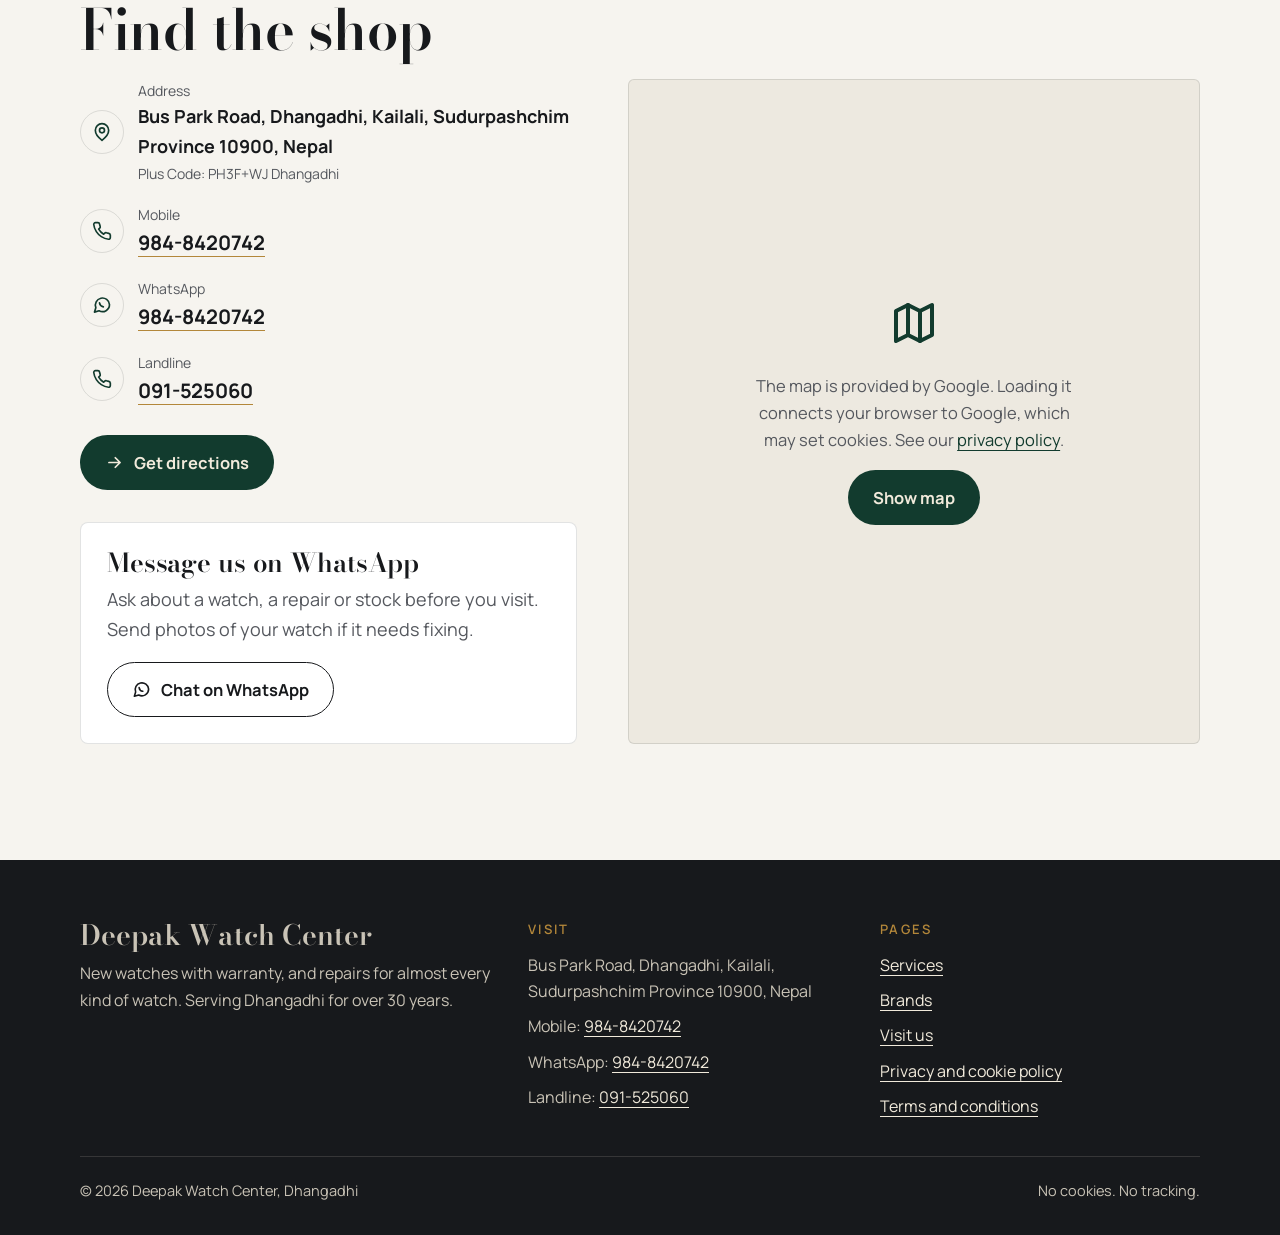
==== commit 9262137f: "Interactive brand tabs with photo viewer; enhanced shop photo; Titan and more Casio photos Co-Author" ====
--- a/index.html
+++ b/index.html
@@ -49,7 +49,7 @@
         </div>
       </div>
       <figure class="hero-photo">
-        <img src="assets/img/wall-display.jpg" width="762" height="571" alt="Inside Deepak Watch Center: glass shelves holding hundreds of wristwatches, with wall clocks displayed above">
+        <img src="assets/img/wall-display.jpg" width="1524" height="1103" alt="Inside Deepak Watch Center: glass shelves holding hundreds of wristwatches, with wall clocks displayed above">
         <figcaption><b>30+ years</b><span>of selling and repairing watches in Dhangadhi</span></figcaption>
       </figure>
     </div>
@@ -119,18 +119,26 @@
   <section class="block" id="brands" aria-labelledby="brands-title">
     <div class="wrap">
       <p class="kicker">Brands we carry</p>
-      <h2 id="brands-title">Casio, Titan, Naviforce, Millennium, Bolano and more</h2>
-      <p class="intro">From everyday digital watches to dress watches and chronographs. Stock changes often, so call us to check a model before you visit.</p>
-      <ul class="brand-list" aria-label="Brands">
-        <li>Casio</li><li>Titan</li><li>Naviforce</li><li>Millennium</li><li>Bolano</li>
-      </ul>
-      <div class="gallery">
-        <figure class="g1"><img src="assets/img/casio-gshock-dw.jpg" width="767" height="575" alt="A black Casio G-Shock digital watch against a dark grey background" loading="lazy"><figcaption>Casio G-Shock</figcaption></figure>
-        <figure class="g2"><img src="assets/img/casio-vintage-silver.jpg" width="767" height="575" alt="A silver Casio digital watch with a steel bracelet on a stone surface" loading="lazy"><figcaption>Casio Vintage</figcaption></figure>
-        <figure class="g3"><img src="assets/img/casio-diver.jpg" width="767" height="575" alt="A Casio analog diver-style watch with a black dial and steel bracelet" loading="lazy"><figcaption>Casio analog</figcaption></figure>
-      </div>
-      <p class="credit">Example photos of Casio models from Unsplash, not of our own stock. Photographers are credited in our <a href="terms.html#photo-credits">terms</a>.</p>
-    </div>
+      <h2 id="brands-title">Pick a brand</h2>
+      <p class="intro">Stock changes often, so call or message us to check a model before you visit. Tap a photo to see it larger.</p>
+      <div class="brand-tabs" role="tablist" aria-label="Watch brands">
+        <button class="brand-tab" role="tab" id="tab-casio" aria-controls="panel-casio" aria-selected="true" tabindex="0">Casio<span class="count">9</span></button>
+        <button class="brand-tab" role="tab" id="tab-titan" aria-controls="panel-titan" aria-selected="false" tabindex="-1">Titan<span class="count">4</span></button>
+        <button class="brand-tab" role="tab" id="tab-millennium" aria-controls="panel-millennium" aria-selected="false" tabindex="-1">Millennium<span class="count">2</span></button>
+        <button class="brand-tab" role="tab" id="tab-naviforce" aria-controls="panel-naviforce" aria-selected="false" tabindex="-1">Naviforce<span class="count"></span></button>
+        <button class="brand-tab" role="tab" id="tab-bolano" aria-controls="panel-bolano" aria-selected="false" tabindex="-1">Bolano<span class="count"></span></button>
+      </div>
+      <div class="brand-panel" role="tabpanel" id="panel-casio" aria-labelledby="tab-casio" tabindex="0"><p class="brand-blurb">From G-Shock to classic Vintage digitals and Edifice chronographs.</p><ul class="shots"><li><button class="shot" type="button" data-full="assets/img/casio-gshock-group.jpg" data-caption="Casio · G-Shock collection"><img src="assets/img/casio-gshock-group.jpg" width="767" height="575" alt="Four Casio G-Shock digital watches in black, green and navy" loading="lazy"><span>G-Shock collection</span></button></li><li><button class="shot" type="button" data-full="assets/img/casio-gshock-dw.jpg" data-caption="Casio · G-Shock square"><img src="assets/img/casio-gshock-dw.jpg" width="767" height="575" alt="A black Casio G-Shock digital watch against a dark grey background" loading="lazy"><span>G-Shock square</span></button></li><li><button class="shot" type="button" data-full="assets/img/casio-gshock-ga.jpg" data-caption="Casio · G-Shock analog-digital"><img src="assets/img/casio-gshock-ga.jpg" width="767" height="575" alt="Close-up of a grey Casio G-Shock with orange markings" loading="lazy"><span>G-Shock analog-digital</span></button></li><li><button class="shot" type="button" data-full="assets/img/casio-gshock-blue.jpg" data-caption="Casio · G-Shock"><img src="assets/img/casio-gshock-blue.jpg" width="767" height="575" alt="A black Casio G-Shock with a blue-lit display" loading="lazy"><span>G-Shock</span></button></li><li><button class="shot" type="button" data-full="assets/img/casio-vintage-gold.jpg" data-caption="Casio · Vintage gold"><img src="assets/img/casio-vintage-gold.jpg" width="767" height="575" alt="A gold-face Casio digital watch on a steel bracelet" loading="lazy"><span>Vintage gold</span></button></li><li><button class="shot" type="button" data-full="assets/img/casio-vintage-silver.jpg" data-caption="Casio · Vintage silver"><img src="assets/img/casio-vintage-silver.jpg" width="767" height="575" alt="A silver Casio digital watch with a steel bracelet on stone" loading="lazy"><span>Vintage silver</span></button></li><li><button class="shot" type="button" data-full="assets/img/casio-vintage-silver-2.jpg" data-caption="Casio · Vintage Illuminator"><img src="assets/img/casio-vintage-silver-2.jpg" width="767" height="575" alt="A silver-face Casio Illuminator digital watch between white stones" loading="lazy"><span>Vintage Illuminator</span></button></li><li><button class="shot" type="button" data-full="assets/img/casio-diver.jpg" data-caption="Casio · Analog diver"><img src="assets/img/casio-diver.jpg" width="767" height="575" alt="A Casio analog diver-style watch with a black dial" loading="lazy"><span>Analog diver</span></button></li><li><button class="shot" type="button" data-full="assets/img/casio-edifice.jpg" data-caption="Casio · Edifice chronograph"><img src="assets/img/casio-edifice.jpg" width="767" height="575" alt="A Casio Edifice chronograph with a black dial and steel bracelet" loading="lazy"><span>Edifice chronograph</span></button></li></ul></div>
+      <div class="brand-panel" role="tabpanel" id="panel-titan" aria-labelledby="tab-titan" tabindex="0" hidden><p class="brand-blurb">Dress watches and chronographs from Titan.</p><ul class="shots"><li><button class="shot" type="button" data-full="assets/img/titan-white.jpg" data-caption="Titan · Classic white dial"><img src="assets/img/titan-white.jpg" width="767" height="575" alt="A Titan watch with a silver-white dial, seen at an angle" loading="lazy"><span>Classic white dial</span></button></li><li><button class="shot" type="button" data-full="assets/img/titan-chrono.jpg" data-caption="Titan · Two-tone chronograph"><img src="assets/img/titan-chrono.jpg" width="767" height="575" alt="A two-tone Titan chronograph with a brown and black dial" loading="lazy"><span>Two-tone chronograph</span></button></li><li><button class="shot" type="button" data-full="assets/img/titan-chrono-steel.jpg" data-caption="Titan · Chronograph"><img src="assets/img/titan-chrono-steel.jpg" width="767" height="575" alt="A Titan chronograph with rose-gold accents on a steel bracelet" loading="lazy"><span>Chronograph</span></button></li><li><button class="shot" type="button" data-full="assets/img/titan-boxed.jpg" data-caption="Titan · In the box"><img src="assets/img/titan-boxed.jpg" width="767" height="575" alt="A Titan steel watch with a black dial in its gift box" loading="lazy"><span>In the box</span></button></li></ul></div>
+      <div class="brand-panel" role="tabpanel" id="panel-millennium" aria-labelledby="tab-millennium" tabindex="0" hidden><p class="brand-blurb">Fashion watches with enamel bracelets and crystal bezels.</p><ul class="shots"><li><button class="shot" type="button" data-full="assets/img/millennium-colours.jpg" data-caption="Millennium · Colour range"><img src="assets/img/millennium-colours.jpg" width="767" height="767" alt="Five Millennium ladies' watches with white, black, lilac, red and blue enamel bracelets" loading="lazy"><span>Colour range</span></button></li><li><button class="shot" type="button" data-full="assets/img/millennium-discs.jpg" data-caption="Millennium · Disc-link bracelets"><img src="assets/img/millennium-discs.jpg" width="767" height="767" alt="Two Millennium ladies' watches with black and white disc-link bracelets" loading="lazy"><span>Disc-link bracelets</span></button></li></ul></div>
+      <div class="brand-panel" role="tabpanel" id="panel-naviforce" aria-labelledby="tab-naviforce" tabindex="0" hidden><p class="brand-blurb">Sporty analog-digital and chronograph watches.</p><div class="empty"><p><b>We stock Naviforce watches</b>, but we don't have photos online yet. Message us on WhatsApp and we'll send you pictures of the models in the shop today.</p><a class="btn btn-green" href="https://wa.me/9779848420742" rel="noopener noreferrer" target="_blank"><svg viewBox="0 0 24 24" fill="none" stroke="currentColor" stroke-width="2" stroke-linecap="round" stroke-linejoin="round" aria-hidden="true" focusable="false"><path d="M21 11.5a8.4 8.4 0 0 1-12.5 7.4L3 20.5l1.6-5.3A8.5 8.5 0 1 1 21 11.5Z"/><path d="M9 9.5c.3 2.2 2.3 4.3 4.6 4.8"/></svg>Ask for Naviforce photos<span class="sr-only"> (opens WhatsApp in a new tab)</span></a></div></div>
+      <div class="brand-panel" role="tabpanel" id="panel-bolano" aria-labelledby="tab-bolano" tabindex="0" hidden><p class="brand-blurb">Ask us about the Bolano models in stock.</p><div class="empty"><p><b>We stock Bolano watches</b>, but we don't have photos online yet. Message us on WhatsApp and we'll send you pictures of the models in the shop today.</p><a class="btn btn-green" href="https://wa.me/9779848420742" rel="noopener noreferrer" target="_blank"><svg viewBox="0 0 24 24" fill="none" stroke="currentColor" stroke-width="2" stroke-linecap="round" stroke-linejoin="round" aria-hidden="true" focusable="false"><path d="M21 11.5a8.4 8.4 0 0 1-12.5 7.4L3 20.5l1.6-5.3A8.5 8.5 0 1 1 21 11.5Z"/><path d="M9 9.5c.3 2.2 2.3 4.3 4.6 4.8"/></svg>Ask for Bolano photos<span class="sr-only"> (opens WhatsApp in a new tab)</span></a></div></div>
+      <p class="credit">Casio and Titan photos are examples from Unsplash, not of our own stock; Millennium photos are from our Google listing. Photographers are credited in our <a href="terms.html#photo-credits">terms</a>.</p>
+    </div>
+    <dialog class="lightbox" id="lightbox" aria-label="Enlarged photo">
+      <figure><img id="lightbox-img" src="data:," alt=""><figcaption id="lightbox-cap"></figcaption></figure>
+      <button class="lb-close" id="lightbox-close" type="button" aria-label="Close enlarged photo">Close</button>
+    </dialog>
   </section>
 
   <section class="block" id="repairs" aria-labelledby="repairs-title">
--- a/assets/style.css
+++ b/assets/style.css
@@ -210,3 +210,32 @@
   .btn,.gallery img,.faq summary::after{transition:none}
   .btn:active{transform:none}
 }
+
+/* brand tabs */
+.brand-tabs{display:flex;flex-wrap:wrap;gap:10px;margin:0 0 28px}
+.brand-tab{font:600 19px var(--serif);display:inline-flex;align-items:center;gap:10px;padding:11px 22px;border-radius:999px;border:1px solid var(--line);background:#fff;color:var(--ink);cursor:pointer;transition:transform 160ms var(--ease-out),background-color 200ms ease,color 200ms ease}
+.brand-tab:active{transform:scale(.97)}
+.brand-tab .count{font:700 12.5px var(--sans);color:var(--muted)}
+.brand-tab[aria-selected="true"]{background:var(--green);color:var(--cream);border-color:var(--green)}
+.brand-tab[aria-selected="true"] .count{color:var(--sage)}
+@media (hover:hover) and (pointer:fine){.brand-tab:hover{border-color:var(--green)}}
+.brand-panel:focus-visible{outline-offset:8px}
+.brand-blurb{color:var(--muted);margin-bottom:18px}
+.shots{list-style:none;margin:0;padding:0;display:grid;grid-template-columns:repeat(auto-fill,minmax(260px,1fr));gap:16px}
+.shot{display:block;width:100%;padding:0;border:0;background:var(--paper-2);border-radius:6px;overflow:hidden;cursor:zoom-in;position:relative;text-align:left;font:inherit;color:inherit}
+.shot img{width:100%;height:auto;aspect-ratio:4/3;object-fit:cover;transition:transform 400ms var(--ease-out)}
+@media (hover:hover) and (pointer:fine){.shot:hover img{transform:scale(1.04)}}
+.shot span{position:absolute;left:10px;bottom:10px;background:rgba(23,25,28,.82);color:#fff;font-size:13.5px;font-weight:600;padding:5px 10px;border-radius:4px}
+.empty{border:1px dashed rgba(23,25,28,.3);border-radius:8px;padding:34px;max-width:720px;background:#fff}
+.empty p{color:var(--muted);font-size:18.5px}
+.empty b{color:var(--ink)}
+.brand-panel[hidden]{display:none}
+.lightbox{border:0;padding:0;background:transparent;max-width:min(1100px,94vw);max-height:92vh;overflow:visible}
+.lightbox::backdrop{background:rgba(10,12,14,.86)}
+.lightbox figure{margin:0}
+.lightbox img{max-width:100%;max-height:82vh;width:auto;height:auto;border-radius:6px;display:block;margin:0 auto}
+.lightbox figure{text-align:center}
+.lightbox figcaption{display:inline-block;color:#fff;background:#17191C;padding:6px 14px;border-radius:4px;margin-top:12px;font-weight:600}
+.lb-close{position:absolute;top:-48px;right:0;background:#fff;color:var(--ink);border:0;border-radius:999px;padding:8px 18px;font:700 15px var(--sans);cursor:pointer}
+.lb-close:focus-visible{outline-color:#fff}
+@media (prefers-reduced-motion:reduce){.brand-tab,.shot img{transition:none}}
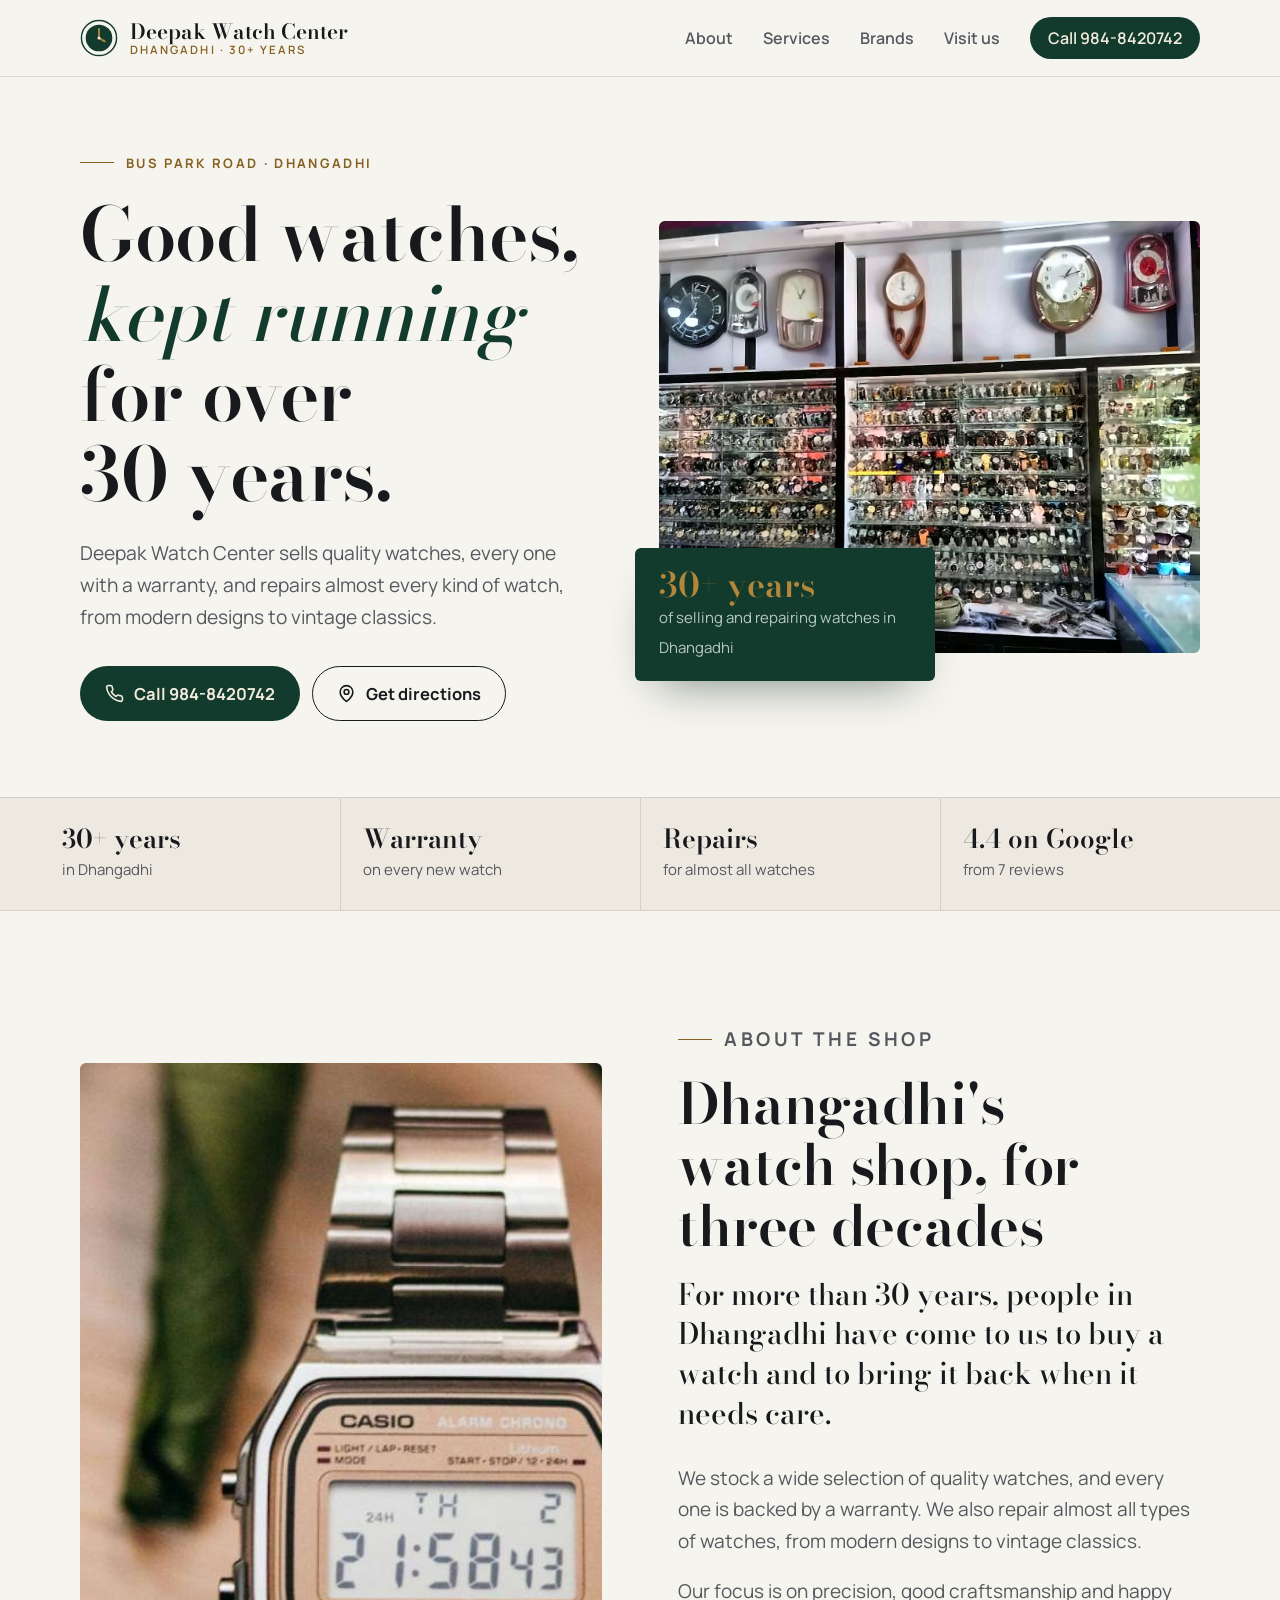
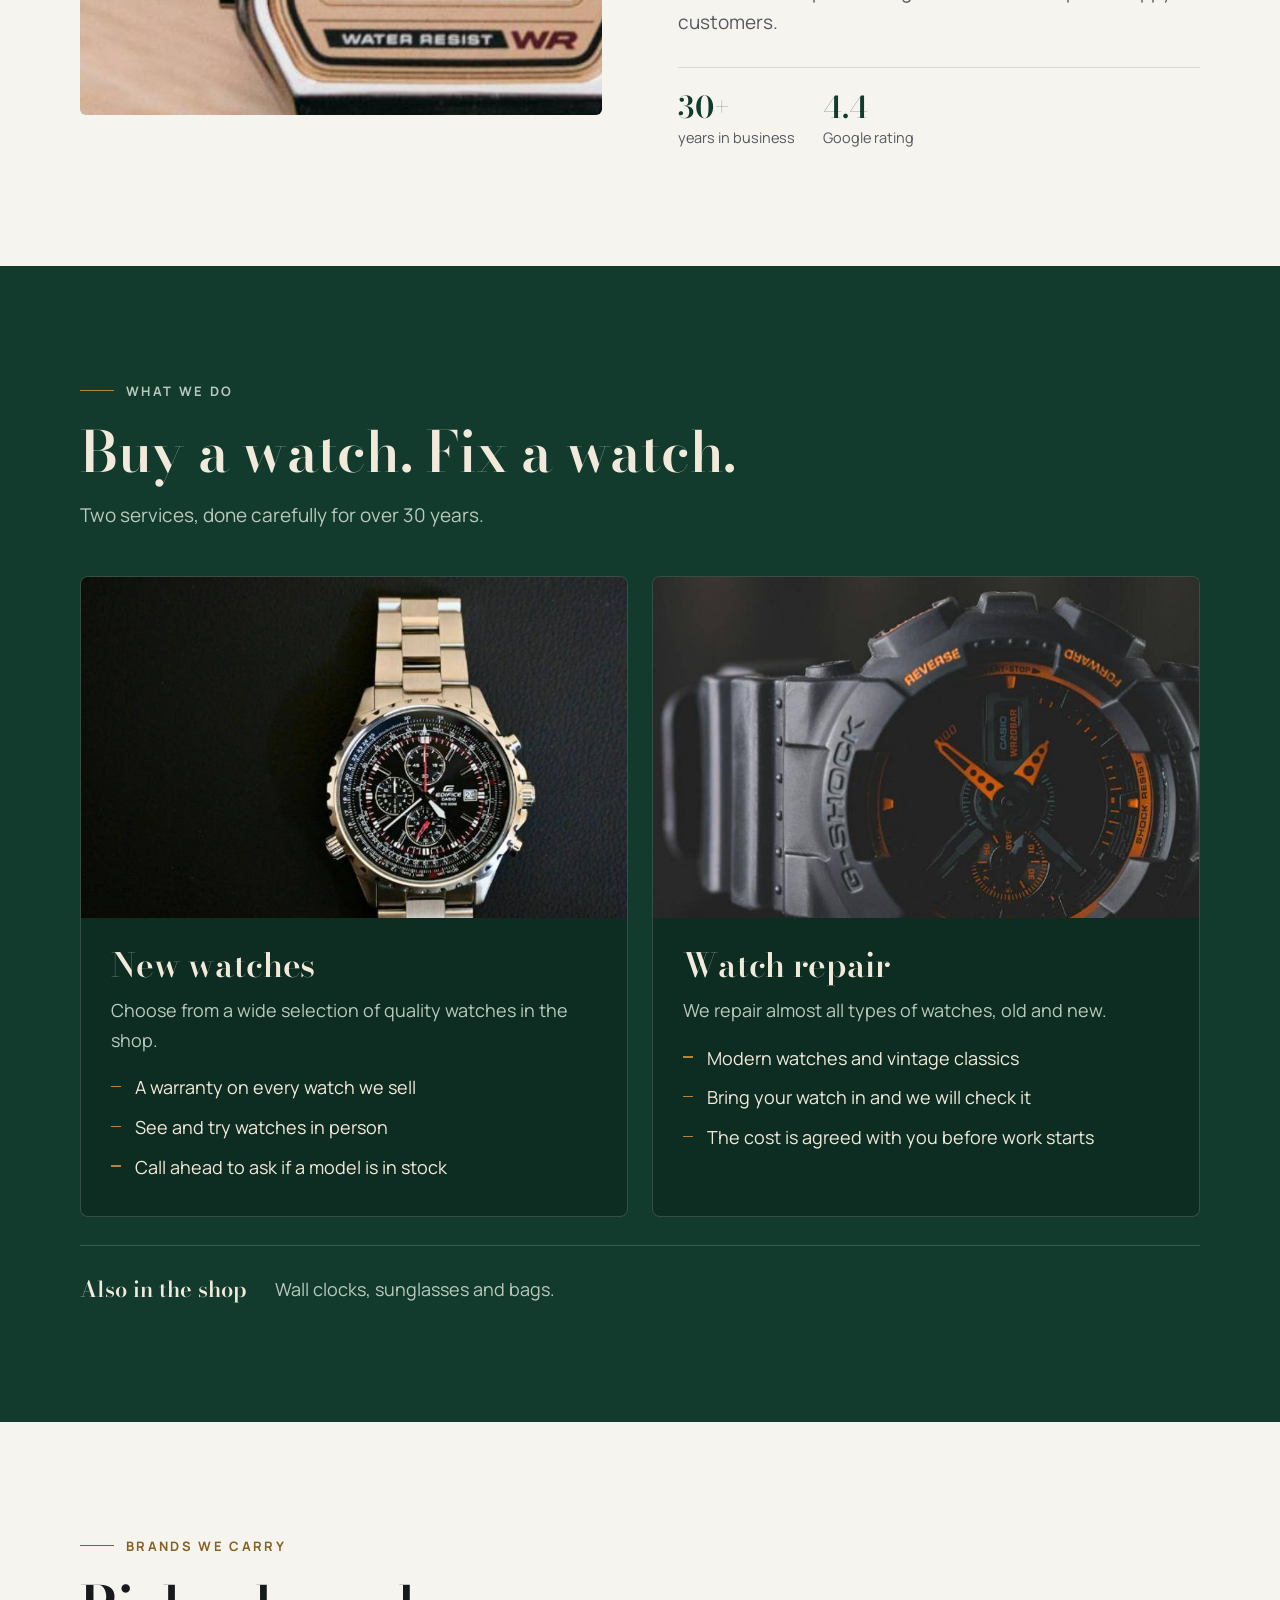
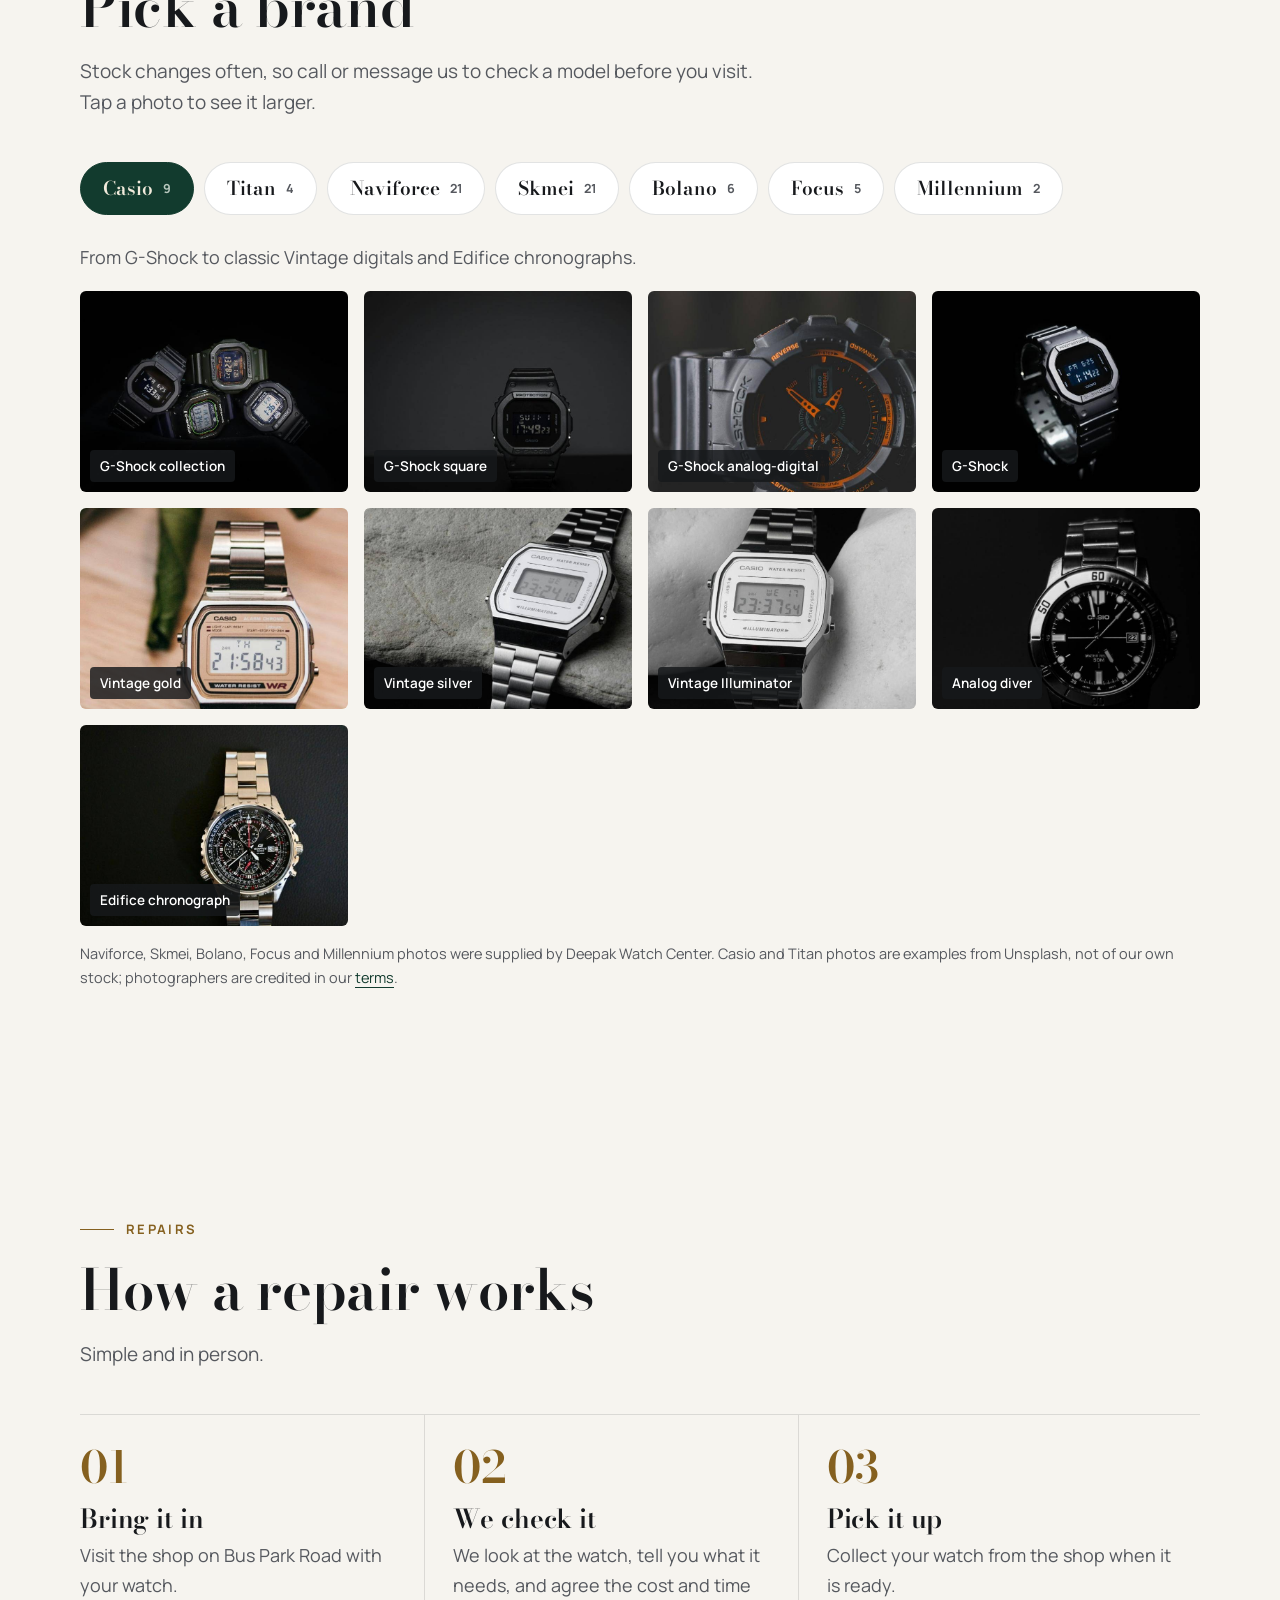
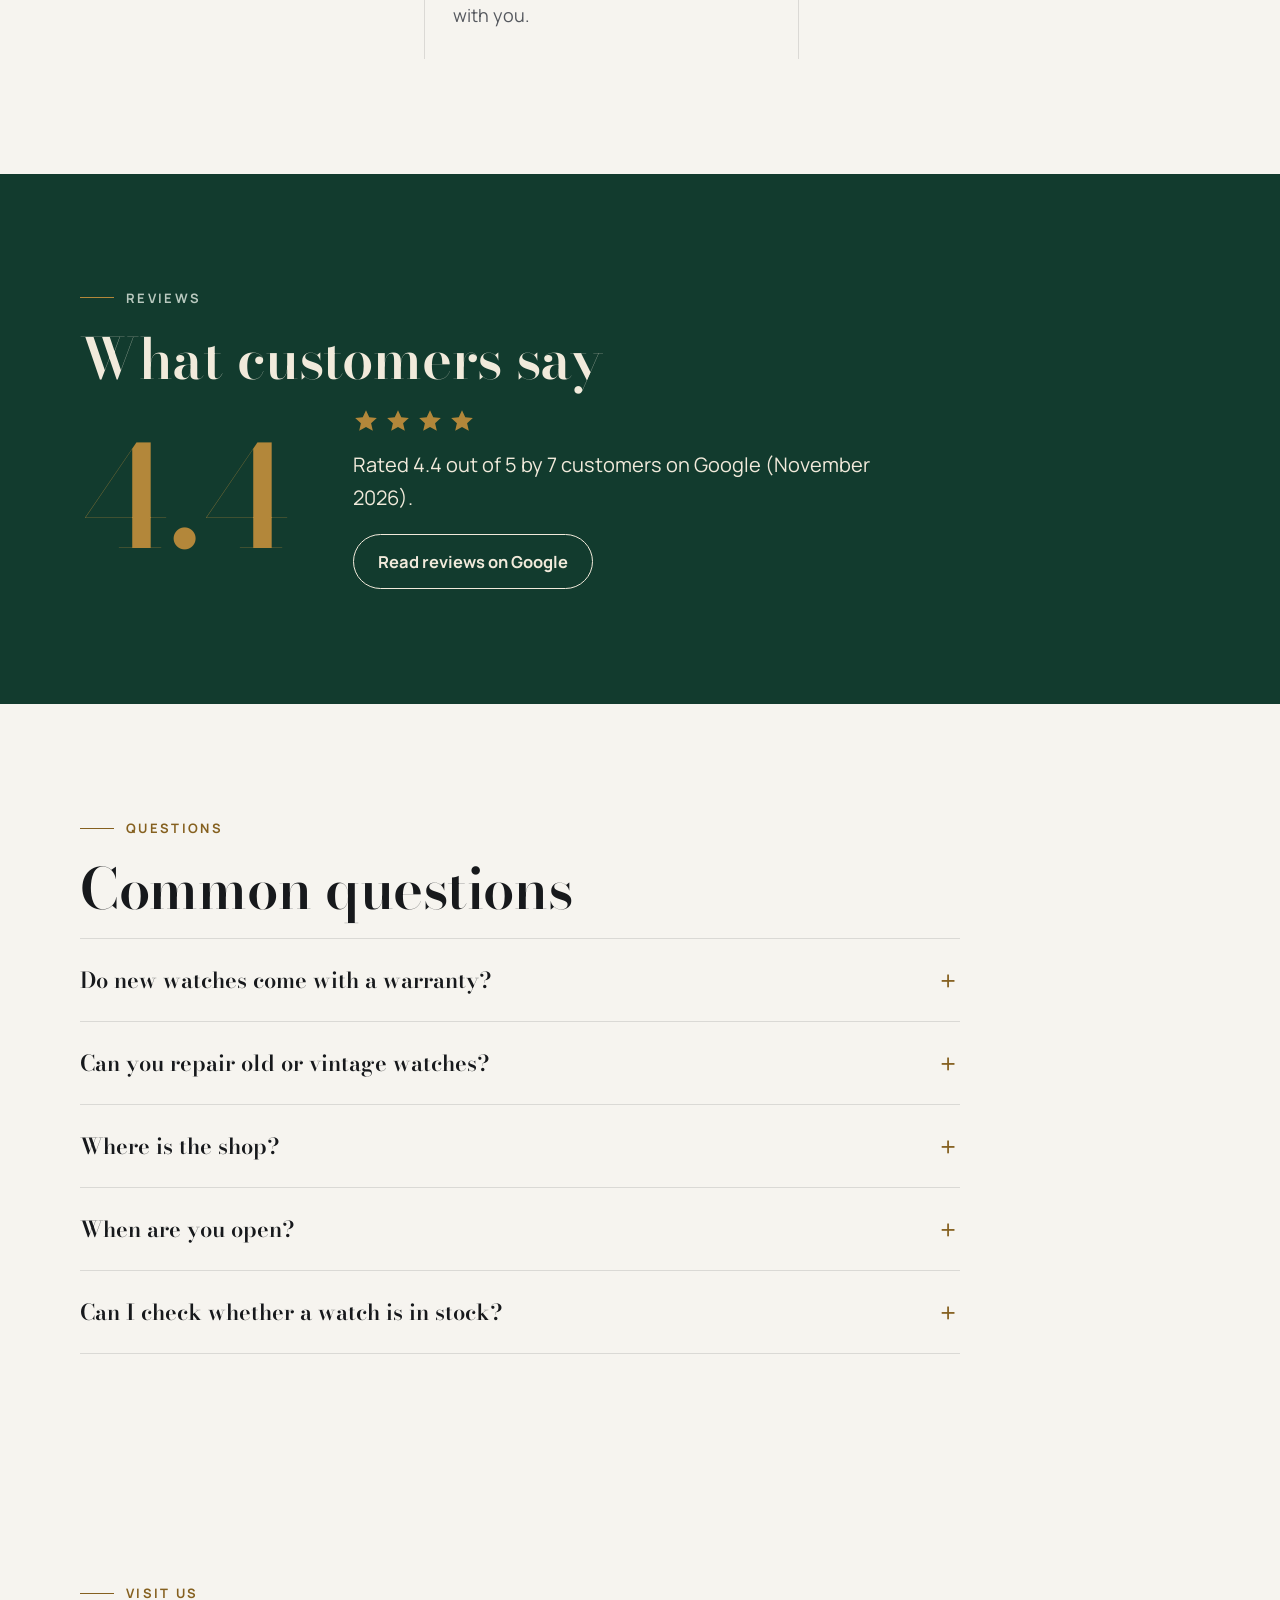
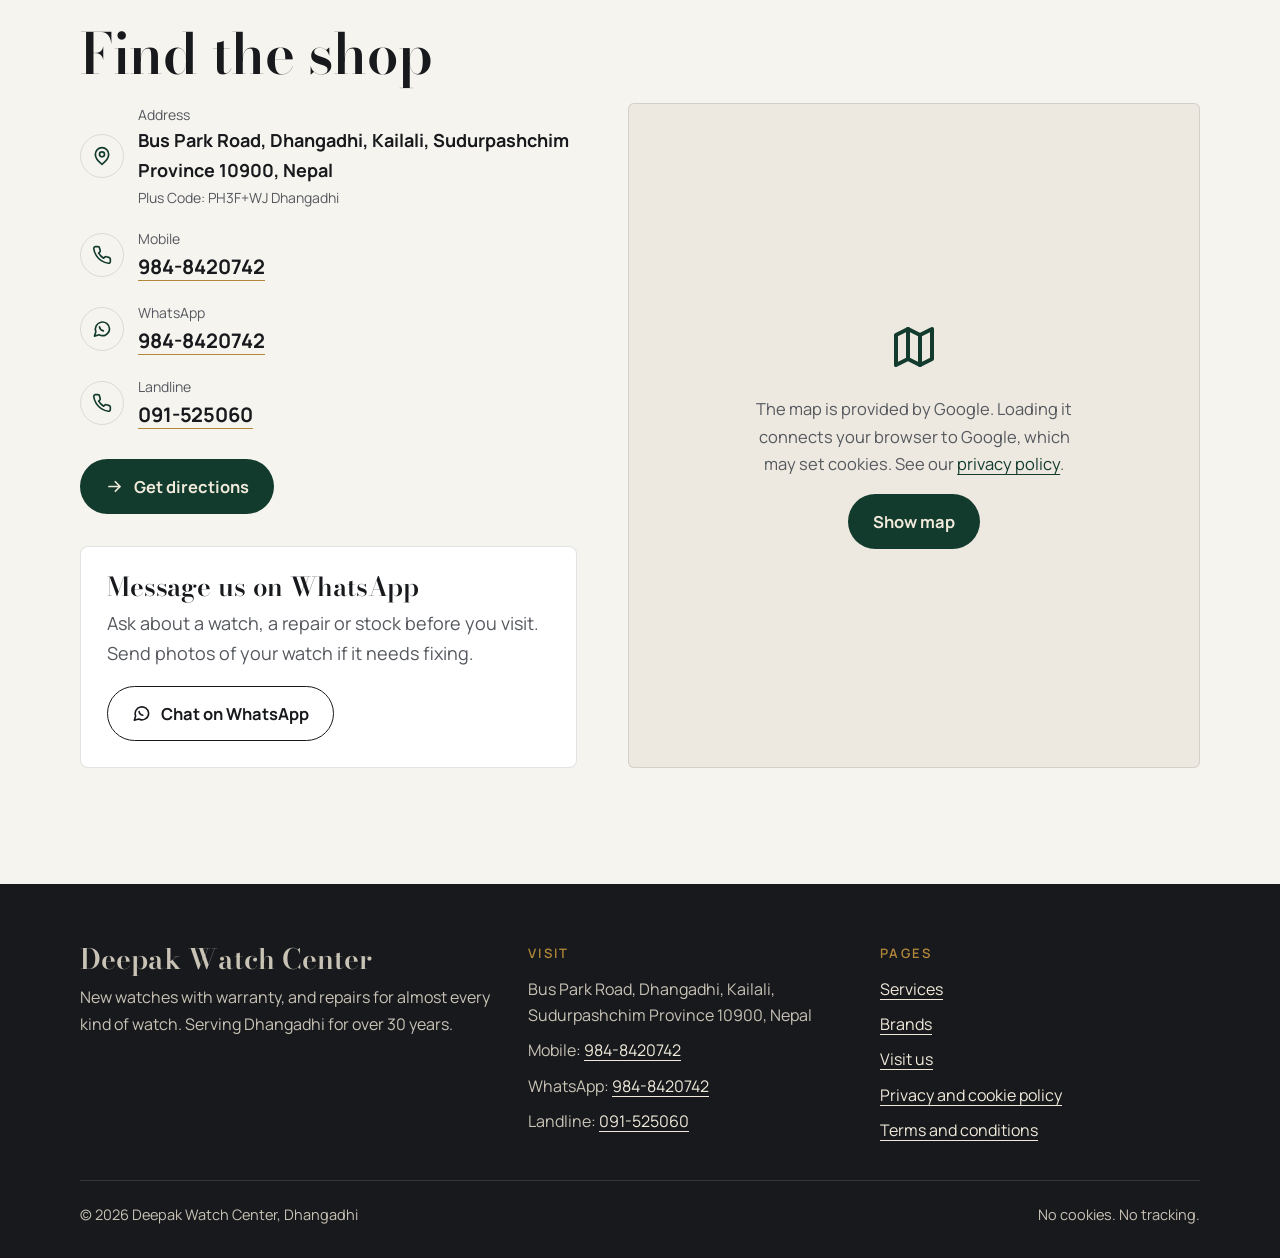
==== commit ab335bb1: "Add shop photos for Naviforce, Skmei, Bolano and Focus 53 photos supplied by the shop, with thumbnai" ====
--- a/index.html
+++ b/index.html
@@ -124,16 +124,20 @@
       <div class="brand-tabs" role="tablist" aria-label="Watch brands">
         <button class="brand-tab" role="tab" id="tab-casio" aria-controls="panel-casio" aria-selected="true" tabindex="0">Casio<span class="count">9</span></button>
         <button class="brand-tab" role="tab" id="tab-titan" aria-controls="panel-titan" aria-selected="false" tabindex="-1">Titan<span class="count">4</span></button>
+        <button class="brand-tab" role="tab" id="tab-naviforce" aria-controls="panel-naviforce" aria-selected="false" tabindex="-1">Naviforce<span class="count">21</span></button>
+        <button class="brand-tab" role="tab" id="tab-skmei" aria-controls="panel-skmei" aria-selected="false" tabindex="-1">Skmei<span class="count">21</span></button>
+        <button class="brand-tab" role="tab" id="tab-bolano" aria-controls="panel-bolano" aria-selected="false" tabindex="-1">Bolano<span class="count">6</span></button>
+        <button class="brand-tab" role="tab" id="tab-focus" aria-controls="panel-focus" aria-selected="false" tabindex="-1">Focus<span class="count">5</span></button>
         <button class="brand-tab" role="tab" id="tab-millennium" aria-controls="panel-millennium" aria-selected="false" tabindex="-1">Millennium<span class="count">2</span></button>
-        <button class="brand-tab" role="tab" id="tab-naviforce" aria-controls="panel-naviforce" aria-selected="false" tabindex="-1">Naviforce<span class="count"></span></button>
-        <button class="brand-tab" role="tab" id="tab-bolano" aria-controls="panel-bolano" aria-selected="false" tabindex="-1">Bolano<span class="count"></span></button>
       </div>
       <div class="brand-panel" role="tabpanel" id="panel-casio" aria-labelledby="tab-casio" tabindex="0"><p class="brand-blurb">From G-Shock to classic Vintage digitals and Edifice chronographs.</p><ul class="shots"><li><button class="shot" type="button" data-full="assets/img/casio-gshock-group.jpg" data-caption="Casio · G-Shock collection"><img src="assets/img/casio-gshock-group.jpg" width="767" height="575" alt="Four Casio G-Shock digital watches in black, green and navy" loading="lazy"><span>G-Shock collection</span></button></li><li><button class="shot" type="button" data-full="assets/img/casio-gshock-dw.jpg" data-caption="Casio · G-Shock square"><img src="assets/img/casio-gshock-dw.jpg" width="767" height="575" alt="A black Casio G-Shock digital watch against a dark grey background" loading="lazy"><span>G-Shock square</span></button></li><li><button class="shot" type="button" data-full="assets/img/casio-gshock-ga.jpg" data-caption="Casio · G-Shock analog-digital"><img src="assets/img/casio-gshock-ga.jpg" width="767" height="575" alt="Close-up of a grey Casio G-Shock with orange markings" loading="lazy"><span>G-Shock analog-digital</span></button></li><li><button class="shot" type="button" data-full="assets/img/casio-gshock-blue.jpg" data-caption="Casio · G-Shock"><img src="assets/img/casio-gshock-blue.jpg" width="767" height="575" alt="A black Casio G-Shock with a blue-lit display" loading="lazy"><span>G-Shock</span></button></li><li><button class="shot" type="button" data-full="assets/img/casio-vintage-gold.jpg" data-caption="Casio · Vintage gold"><img src="assets/img/casio-vintage-gold.jpg" width="767" height="575" alt="A gold-face Casio digital watch on a steel bracelet" loading="lazy"><span>Vintage gold</span></button></li><li><button class="shot" type="button" data-full="assets/img/casio-vintage-silver.jpg" data-caption="Casio · Vintage silver"><img src="assets/img/casio-vintage-silver.jpg" width="767" height="575" alt="A silver Casio digital watch with a steel bracelet on stone" loading="lazy"><span>Vintage silver</span></button></li><li><button class="shot" type="button" data-full="assets/img/casio-vintage-silver-2.jpg" data-caption="Casio · Vintage Illuminator"><img src="assets/img/casio-vintage-silver-2.jpg" width="767" height="575" alt="A silver-face Casio Illuminator digital watch between white stones" loading="lazy"><span>Vintage Illuminator</span></button></li><li><button class="shot" type="button" data-full="assets/img/casio-diver.jpg" data-caption="Casio · Analog diver"><img src="assets/img/casio-diver.jpg" width="767" height="575" alt="A Casio analog diver-style watch with a black dial" loading="lazy"><span>Analog diver</span></button></li><li><button class="shot" type="button" data-full="assets/img/casio-edifice.jpg" data-caption="Casio · Edifice chronograph"><img src="assets/img/casio-edifice.jpg" width="767" height="575" alt="A Casio Edifice chronograph with a black dial and steel bracelet" loading="lazy"><span>Edifice chronograph</span></button></li></ul></div>
       <div class="brand-panel" role="tabpanel" id="panel-titan" aria-labelledby="tab-titan" tabindex="0" hidden><p class="brand-blurb">Dress watches and chronographs from Titan.</p><ul class="shots"><li><button class="shot" type="button" data-full="assets/img/titan-white.jpg" data-caption="Titan · Classic white dial"><img src="assets/img/titan-white.jpg" width="767" height="575" alt="A Titan watch with a silver-white dial, seen at an angle" loading="lazy"><span>Classic white dial</span></button></li><li><button class="shot" type="button" data-full="assets/img/titan-chrono.jpg" data-caption="Titan · Two-tone chronograph"><img src="assets/img/titan-chrono.jpg" width="767" height="575" alt="A two-tone Titan chronograph with a brown and black dial" loading="lazy"><span>Two-tone chronograph</span></button></li><li><button class="shot" type="button" data-full="assets/img/titan-chrono-steel.jpg" data-caption="Titan · Chronograph"><img src="assets/img/titan-chrono-steel.jpg" width="767" height="575" alt="A Titan chronograph with rose-gold accents on a steel bracelet" loading="lazy"><span>Chronograph</span></button></li><li><button class="shot" type="button" data-full="assets/img/titan-boxed.jpg" data-caption="Titan · In the box"><img src="assets/img/titan-boxed.jpg" width="767" height="575" alt="A Titan steel watch with a black dial in its gift box" loading="lazy"><span>In the box</span></button></li></ul></div>
+      <div class="brand-panel" role="tabpanel" id="panel-naviforce" aria-labelledby="tab-naviforce" tabindex="0" hidden><p class="brand-blurb">Sporty analog-digital watches, chronographs, steel dress watches and ladies' models.</p><ul class="shots"><li><button class="shot" type="button" data-full="assets/img/naviforce-01.jpg" data-caption="Naviforce · Analog-digital, brown leather"><img src="assets/img/naviforce-01-t.jpg" width="800" height="600" alt="A Naviforce analog-digital watch with a brown leather strap, two views" loading="lazy"><span>Analog-digital, brown leather</span></button></li><li><button class="shot" type="button" data-full="assets/img/naviforce-02.jpg" data-caption="Naviforce · Classic leather dials"><img src="assets/img/naviforce-02-t.jpg" width="800" height="600" alt="Four Naviforce dress watches on leather straps with white, brown, grey and cream dials" loading="lazy"><span>Classic leather dials</span></button></li><li><button class="shot" type="button" data-full="assets/img/naviforce-03.jpg" data-caption="Naviforce · Steel dress watches"><img src="assets/img/naviforce-03-t.jpg" width="800" height="600" alt="Eight Naviforce steel-bracelet watches in silver, black, gold and blue" loading="lazy"><span>Steel dress watches</span></button></li><li><button class="shot" type="button" data-full="assets/img/naviforce-04.jpg" data-caption="Naviforce · NF8078 range"><img src="assets/img/naviforce-04-t.jpg" width="800" height="600" alt="Nine Naviforce NF8078 watches with leather straps in black, brown, blue and green" loading="lazy"><span>NF8078 range</span></button></li><li><button class="shot" type="button" data-full="assets/img/naviforce-05.jpg" data-caption="Naviforce · NF9229 range"><img src="assets/img/naviforce-05-t.jpg" width="800" height="600" alt="Naviforce NF9229 watches on leather straps in several colours" loading="lazy"><span>NF9229 range</span></button></li><li><button class="shot" type="button" data-full="assets/img/naviforce-06.jpg" data-caption="Naviforce · NF9269 range"><img src="assets/img/naviforce-06-t.jpg" width="800" height="600" alt="Naviforce NF9269 watches with sub-dials on leather straps" loading="lazy"><span>NF9269 range</span></button></li><li><button class="shot" type="button" data-full="assets/img/naviforce-07.jpg" data-caption="Naviforce · NF9273 range"><img src="assets/img/naviforce-07-t.jpg" width="800" height="600" alt="Naviforce NF9273 steel watches with silver, black, blue, green and gold dials" loading="lazy"><span>NF9273 range</span></button></li><li><button class="shot" type="button" data-full="assets/img/naviforce-08.jpg" data-caption="Naviforce · NF9266 range"><img src="assets/img/naviforce-08-t.jpg" width="800" height="600" alt="Naviforce NF9266 steel watches in silver, blue, black and gold" loading="lazy"><span>NF9266 range</span></button></li><li><button class="shot" type="button" data-full="assets/img/naviforce-09.jpg" data-caption="Naviforce · NF9268 range"><img src="assets/img/naviforce-09-t.jpg" width="800" height="600" alt="Naviforce NF9268 steel watches in silver, grey, black and gold" loading="lazy"><span>NF9268 range</span></button></li><li><button class="shot" type="button" data-full="assets/img/naviforce-10.jpg" data-caption="Naviforce · NF9248L range"><img src="assets/img/naviforce-10-t.jpg" width="800" height="600" alt="Naviforce NF9248L watches on leather straps in black, green and blue" loading="lazy"><span>NF9248L range</span></button></li><li><button class="shot" type="button" data-full="assets/img/naviforce-11.jpg" data-caption="Naviforce · NF9248T range"><img src="assets/img/naviforce-11-t.jpg" width="800" height="600" alt="Naviforce NF9248T watches on rubber straps in black, green and blue" loading="lazy"><span>NF9248T range</span></button></li><li><button class="shot" type="button" data-full="assets/img/naviforce-12.jpg" data-caption="Naviforce · NF9279 range"><img src="assets/img/naviforce-12-t.jpg" width="800" height="600" alt="Naviforce NF9279 watches on rubber straps in many colours" loading="lazy"><span>NF9279 range</span></button></li><li><button class="shot" type="button" data-full="assets/img/naviforce-13.jpg" data-caption="Naviforce · NF8076 chronographs"><img src="assets/img/naviforce-13-t.jpg" width="800" height="600" alt="Naviforce NF8076 chronographs in silver, black and gold" loading="lazy"><span>NF8076 chronographs</span></button></li><li><button class="shot" type="button" data-full="assets/img/naviforce-14.jpg" data-caption="Naviforce · NF9276S range"><img src="assets/img/naviforce-14-t.jpg" width="800" height="600" alt="Naviforce NF9276S steel watches in silver, black, blue, green and gold" loading="lazy"><span>NF9276S range</span></button></li><li><button class="shot" type="button" data-full="assets/img/naviforce-15.jpg" data-caption="Naviforce · NF9285 range"><img src="assets/img/naviforce-15-t.jpg" width="800" height="600" alt="Naviforce NF9285 steel watches in silver, black, blue and gold" loading="lazy"><span>NF9285 range</span></button></li><li><button class="shot" type="button" data-full="assets/img/naviforce-16.jpg" data-caption="Naviforce · NF9234 analog-digital"><img src="assets/img/naviforce-16-t.jpg" width="800" height="600" alt="Naviforce NF9234 analog-digital steel watches in silver, black and gold" loading="lazy"><span>NF9234 analog-digital</span></button></li><li><button class="shot" type="button" data-full="assets/img/naviforce-17.jpg" data-caption="Naviforce · NF9263 analog-digital"><img src="assets/img/naviforce-17-t.jpg" width="800" height="600" alt="Naviforce NF9263 analog-digital watches on leather straps" loading="lazy"><span>NF9263 analog-digital</span></button></li><li><button class="shot" type="button" data-full="assets/img/naviforce-18.jpg" data-caption="Naviforce · NF5067 ladies"><img src="assets/img/naviforce-18-t.jpg" width="800" height="600" alt="Naviforce NF5067 ladies&#x27; steel watches in silver, gold and rose gold" loading="lazy"><span>NF5067 ladies</span></button></li><li><button class="shot" type="button" data-full="assets/img/naviforce-19.jpg" data-caption="Naviforce · NF5079 ladies"><img src="assets/img/naviforce-19-t.jpg" width="800" height="600" alt="Naviforce NF5079 ladies&#x27; watches in silver, gold and rose gold" loading="lazy"><span>NF5079 ladies</span></button></li><li><button class="shot" type="button" data-full="assets/img/naviforce-20.jpg" data-caption="Naviforce · NF5075 ladies square"><img src="assets/img/naviforce-20-t.jpg" width="800" height="600" alt="Naviforce NF5075 ladies&#x27; square watches in silver, gold and rose gold" loading="lazy"><span>NF5075 ladies square</span></button></li><li><button class="shot" type="button" data-full="assets/img/naviforce-21.jpg" data-caption="Naviforce · NF5074 ladies rectangle"><img src="assets/img/naviforce-21-t.jpg" width="800" height="600" alt="Naviforce NF5074 ladies&#x27; rectangular watches on leather straps" loading="lazy"><span>NF5074 ladies rectangle</span></button></li></ul></div>
+      <div class="brand-panel" role="tabpanel" id="panel-skmei" aria-labelledby="tab-skmei" tabindex="0" hidden><p class="brand-blurb">Steel and two-tone dress watches, ladies' watches and digital sports watches.</p><ul class="shots"><li><button class="shot" type="button" data-full="assets/img/skmei-01.jpg" data-caption="Skmei · Blue dial, steel"><img src="assets/img/skmei-01-t.jpg" width="800" height="600" alt="A Skmei steel watch with a blue dial and Roman numerals" loading="lazy"><span>Blue dial, steel</span></button></li><li><button class="shot" type="button" data-full="assets/img/skmei-02.jpg" data-caption="Skmei · Two-tone, blue dial"><img src="assets/img/skmei-02-t.jpg" width="800" height="600" alt="A Skmei two-tone gold and steel watch with a blue dial" loading="lazy"><span>Two-tone, blue dial</span></button></li><li><button class="shot" type="button" data-full="assets/img/skmei-03.jpg" data-caption="Skmei · Two-tone, black dial"><img src="assets/img/skmei-03-t.jpg" width="800" height="600" alt="A Skmei two-tone watch with a black dial and gold Roman numerals" loading="lazy"><span>Two-tone, black dial</span></button></li><li><button class="shot" type="button" data-full="assets/img/skmei-04.jpg" data-caption="Skmei · Steel, black dial"><img src="assets/img/skmei-04-t.jpg" width="800" height="600" alt="A Skmei steel watch with a black dial and crystal markers" loading="lazy"><span>Steel, black dial</span></button></li><li><button class="shot" type="button" data-full="assets/img/skmei-05.jpg" data-caption="Skmei · Steel, white dial"><img src="assets/img/skmei-05-t.jpg" width="800" height="600" alt="A Skmei steel watch with a white dial and crystal markers" loading="lazy"><span>Steel, white dial</span></button></li><li><button class="shot" type="button" data-full="assets/img/skmei-06.jpg" data-caption="Skmei · Day-date, gold"><img src="assets/img/skmei-06-t.jpg" width="800" height="600" alt="A pair of gold Skmei day-date watches held in a hand" loading="lazy"><span>Day-date, gold</span></button></li><li><button class="shot" type="button" data-full="assets/img/skmei-07.jpg" data-caption="Skmei · Day-date, green"><img src="assets/img/skmei-07-t.jpg" width="800" height="600" alt="A pair of gold Skmei day-date watches with green dials held in a hand" loading="lazy"><span>Day-date, green</span></button></li><li><button class="shot" type="button" data-full="assets/img/skmei-08.jpg" data-caption="Skmei · Day-date, blue"><img src="assets/img/skmei-08-t.jpg" width="800" height="600" alt="A pair of gold Skmei day-date watches with blue dials held in a hand" loading="lazy"><span>Day-date, blue</span></button></li><li><button class="shot" type="button" data-full="assets/img/skmei-09.jpg" data-caption="Skmei · Ladies octagon, black"><img src="assets/img/skmei-09-t.jpg" width="800" height="600" alt="A Skmei ladies&#x27; octagonal steel watch with a black dial in a gift box" loading="lazy"><span>Ladies octagon, black</span></button></li><li><button class="shot" type="button" data-full="assets/img/skmei-10.jpg" data-caption="Skmei · Ladies octagon, blue"><img src="assets/img/skmei-10-t.jpg" width="800" height="600" alt="A Skmei ladies&#x27; octagonal steel watch with a blue dial in a gift box" loading="lazy"><span>Ladies octagon, blue</span></button></li><li><button class="shot" type="button" data-full="assets/img/skmei-11.jpg" data-caption="Skmei · Ladies octagon, two-tone"><img src="assets/img/skmei-11-t.jpg" width="800" height="600" alt="A Skmei ladies&#x27; two-tone octagonal watch with a white dial in a gift box" loading="lazy"><span>Ladies octagon, two-tone</span></button></li><li><button class="shot" type="button" data-full="assets/img/skmei-12.jpg" data-caption="Skmei · Ladies, green dial"><img src="assets/img/skmei-12-t.jpg" width="800" height="600" alt="A Skmei ladies&#x27; two-tone watch with a green dial" loading="lazy"><span>Ladies, green dial</span></button></li><li><button class="shot" type="button" data-full="assets/img/skmei-13.jpg" data-caption="Skmei · Ladies tank"><img src="assets/img/skmei-13-t.jpg" width="800" height="600" alt="Three Skmei ladies&#x27; rectangular watches in gold, rose gold and silver" loading="lazy"><span>Ladies tank</span></button></li><li><button class="shot" type="button" data-full="assets/img/skmei-14.jpg" data-caption="Skmei · Skeleton dials"><img src="assets/img/skmei-14-t.jpg" width="800" height="600" alt="Four Skmei steel watches with open skeleton dials" loading="lazy"><span>Skeleton dials</span></button></li><li><button class="shot" type="button" data-full="assets/img/skmei-15.jpg" data-caption="Skmei · Ladies colours"><img src="assets/img/skmei-15-t.jpg" width="800" height="600" alt="Six Skmei ladies&#x27; watches in gold, two-tone and steel" loading="lazy"><span>Ladies colours</span></button></li><li><button class="shot" type="button" data-full="assets/img/skmei-16.jpg" data-caption="Skmei · Digital"><img src="assets/img/skmei-16-t.jpg" width="800" height="600" alt="A black Skmei digital watch with a resin strap" loading="lazy"><span>Digital</span></button></li><li><button class="shot" type="button" data-full="assets/img/skmei-17.jpg" data-caption="Skmei · 1389 analog-digital"><img src="assets/img/skmei-17-t.jpg" width="800" height="600" alt="Skmei 1389 analog-digital watches in gold and steel" loading="lazy"><span>1389 analog-digital</span></button></li><li><button class="shot" type="button" data-full="assets/img/skmei-18.jpg" data-caption="Skmei · 9400 steel"><img src="assets/img/skmei-18-t.jpg" width="800" height="600" alt="Skmei 9400 watches in steel and gold with several dial colours" loading="lazy"><span>9400 steel</span></button></li><li><button class="shot" type="button" data-full="assets/img/skmei-19.jpg" data-caption="Skmei · 9390 leather"><img src="assets/img/skmei-19-t.jpg" width="800" height="600" alt="Three Skmei 9390 watches on brown and black leather straps" loading="lazy"><span>9390 leather</span></button></li><li><button class="shot" type="button" data-full="assets/img/skmei-20.jpg" data-caption="Skmei · 2582 ladies square"><img src="assets/img/skmei-20-t.jpg" width="800" height="600" alt="Skmei 2582 ladies&#x27; square watches in gold, steel, blue and pink" loading="lazy"><span>2582 ladies square</span></button></li><li><button class="shot" type="button" data-full="assets/img/skmei-21.jpg" data-caption="Skmei · 1637 sports"><img src="assets/img/skmei-21-t.jpg" width="800" height="600" alt="Two Skmei 1637 sports watches, one in camouflage and one in black" loading="lazy"><span>1637 sports</span></button></li></ul></div>
+      <div class="brand-panel" role="tabpanel" id="panel-bolano" aria-labelledby="tab-bolano" tabindex="0" hidden><p class="brand-blurb">Chronographs and ladies' watches with crystal bezels.</p><ul class="shots"><li><button class="shot" type="button" data-full="assets/img/bolano-01.jpg" data-caption="Bolano · Chronograph, steel and black"><img src="assets/img/bolano-01-t.jpg" width="800" height="600" alt="Two Bolano chronographs, one steel and one black, with black dials" loading="lazy"><span>Chronograph, steel and black</span></button></li><li><button class="shot" type="button" data-full="assets/img/bolano-02.jpg" data-caption="Bolano · Chronographs in hand"><img src="assets/img/bolano-02-t.jpg" width="800" height="600" alt="Three Bolano steel chronographs with blue, white and black dials held in a hand" loading="lazy"><span>Chronographs in hand</span></button></li><li><button class="shot" type="button" data-full="assets/img/bolano-03.jpg" data-caption="Bolano · Roman dials"><img src="assets/img/bolano-03-t.jpg" width="800" height="600" alt="Four Bolano watches with Roman numeral dials in gold, rose gold and steel" loading="lazy"><span>Roman dials</span></button></li><li><button class="shot" type="button" data-full="assets/img/bolano-04.jpg" data-caption="Bolano · Ladies gold"><img src="assets/img/bolano-04-t.jpg" width="800" height="600" alt="Three gold Bolano ladies&#x27; watches with blue, gold and white dials" loading="lazy"><span>Ladies gold</span></button></li><li><button class="shot" type="button" data-full="assets/img/bolano-05.jpg" data-caption="Bolano · Crystal bezels"><img src="assets/img/bolano-05-t.jpg" width="800" height="600" alt="Four Bolano ladies&#x27; watches with crystal bezels in gold, rose gold and steel" loading="lazy"><span>Crystal bezels</span></button></li><li><button class="shot" type="button" data-full="assets/img/bolano-06.jpg" data-caption="Bolano · Tonneau case"><img src="assets/img/bolano-06-t.jpg" width="800" height="600" alt="Five Bolano tonneau-shaped watches in a display box" loading="lazy"><span>Tonneau case</span></button></li></ul></div>
+      <div class="brand-panel" role="tabpanel" id="panel-focus" aria-labelledby="tab-focus" tabindex="0" hidden><p class="brand-blurb">Ladies' fashion watches with crystal and gold-tone bracelets.</p><ul class="shots"><li><button class="shot" type="button" data-full="assets/img/focus-01.jpg" data-caption="Focus · Heart bracelets"><img src="assets/img/focus-01-t.jpg" width="800" height="600" alt="Three Focus ladies&#x27; watches with crystal heart-link bracelets" loading="lazy"><span>Heart bracelets</span></button></li><li><button class="shot" type="button" data-full="assets/img/focus-02.jpg" data-caption="Focus · Sub-dial ladies"><img src="assets/img/focus-02-t.jpg" width="800" height="600" alt="Four Focus ladies&#x27; watches with small sub-dials in gold, rose gold and steel" loading="lazy"><span>Sub-dial ladies</span></button></li><li><button class="shot" type="button" data-full="assets/img/focus-03.jpg" data-caption="Focus · Crystal bezels"><img src="assets/img/focus-03-t.jpg" width="800" height="600" alt="Three Focus ladies&#x27; watches with crystal bezels in steel, gold and rose gold" loading="lazy"><span>Crystal bezels</span></button></li><li><button class="shot" type="button" data-full="assets/img/focus-04.jpg" data-caption="Focus · Gold leaf bracelets"><img src="assets/img/focus-04-t.jpg" width="800" height="600" alt="Three gold Focus ladies&#x27; watches with leaf-pattern bracelets" loading="lazy"><span>Gold leaf bracelets</span></button></li><li><button class="shot" type="button" data-full="assets/img/focus-05.jpg" data-caption="Focus · LA536L colours"><img src="assets/img/focus-05-t.jpg" width="800" height="600" alt="Focus LA536L ladies&#x27; watches in steel, rose gold and gold with many dial colours" loading="lazy"><span>LA536L colours</span></button></li></ul></div>
       <div class="brand-panel" role="tabpanel" id="panel-millennium" aria-labelledby="tab-millennium" tabindex="0" hidden><p class="brand-blurb">Fashion watches with enamel bracelets and crystal bezels.</p><ul class="shots"><li><button class="shot" type="button" data-full="assets/img/millennium-colours.jpg" data-caption="Millennium · Colour range"><img src="assets/img/millennium-colours.jpg" width="767" height="767" alt="Five Millennium ladies' watches with white, black, lilac, red and blue enamel bracelets" loading="lazy"><span>Colour range</span></button></li><li><button class="shot" type="button" data-full="assets/img/millennium-discs.jpg" data-caption="Millennium · Disc-link bracelets"><img src="assets/img/millennium-discs.jpg" width="767" height="767" alt="Two Millennium ladies' watches with black and white disc-link bracelets" loading="lazy"><span>Disc-link bracelets</span></button></li></ul></div>
-      <div class="brand-panel" role="tabpanel" id="panel-naviforce" aria-labelledby="tab-naviforce" tabindex="0" hidden><p class="brand-blurb">Sporty analog-digital and chronograph watches.</p><div class="empty"><p><b>We stock Naviforce watches</b>, but we don't have photos online yet. Message us on WhatsApp and we'll send you pictures of the models in the shop today.</p><a class="btn btn-green" href="https://wa.me/9779848420742" rel="noopener noreferrer" target="_blank"><svg viewBox="0 0 24 24" fill="none" stroke="currentColor" stroke-width="2" stroke-linecap="round" stroke-linejoin="round" aria-hidden="true" focusable="false"><path d="M21 11.5a8.4 8.4 0 0 1-12.5 7.4L3 20.5l1.6-5.3A8.5 8.5 0 1 1 21 11.5Z"/><path d="M9 9.5c.3 2.2 2.3 4.3 4.6 4.8"/></svg>Ask for Naviforce photos<span class="sr-only"> (opens WhatsApp in a new tab)</span></a></div></div>
-      <div class="brand-panel" role="tabpanel" id="panel-bolano" aria-labelledby="tab-bolano" tabindex="0" hidden><p class="brand-blurb">Ask us about the Bolano models in stock.</p><div class="empty"><p><b>We stock Bolano watches</b>, but we don't have photos online yet. Message us on WhatsApp and we'll send you pictures of the models in the shop today.</p><a class="btn btn-green" href="https://wa.me/9779848420742" rel="noopener noreferrer" target="_blank"><svg viewBox="0 0 24 24" fill="none" stroke="currentColor" stroke-width="2" stroke-linecap="round" stroke-linejoin="round" aria-hidden="true" focusable="false"><path d="M21 11.5a8.4 8.4 0 0 1-12.5 7.4L3 20.5l1.6-5.3A8.5 8.5 0 1 1 21 11.5Z"/><path d="M9 9.5c.3 2.2 2.3 4.3 4.6 4.8"/></svg>Ask for Bolano photos<span class="sr-only"> (opens WhatsApp in a new tab)</span></a></div></div>
-      <p class="credit">Casio and Titan photos are examples from Unsplash, not of our own stock; Millennium photos are from our Google listing. Photographers are credited in our <a href="terms.html#photo-credits">terms</a>.</p>
+      <p class="credit">Naviforce, Skmei, Bolano, Focus and Millennium photos were supplied by Deepak Watch Center. Casio and Titan photos are examples from Unsplash, not of our own stock; photographers are credited in our <a href="terms.html#photo-credits">terms</a>.</p>
     </div>
     <dialog class="lightbox" id="lightbox" aria-label="Enlarged photo">
       <figure><img id="lightbox-img" src="data:," alt=""><figcaption id="lightbox-cap"></figcaption></figure>
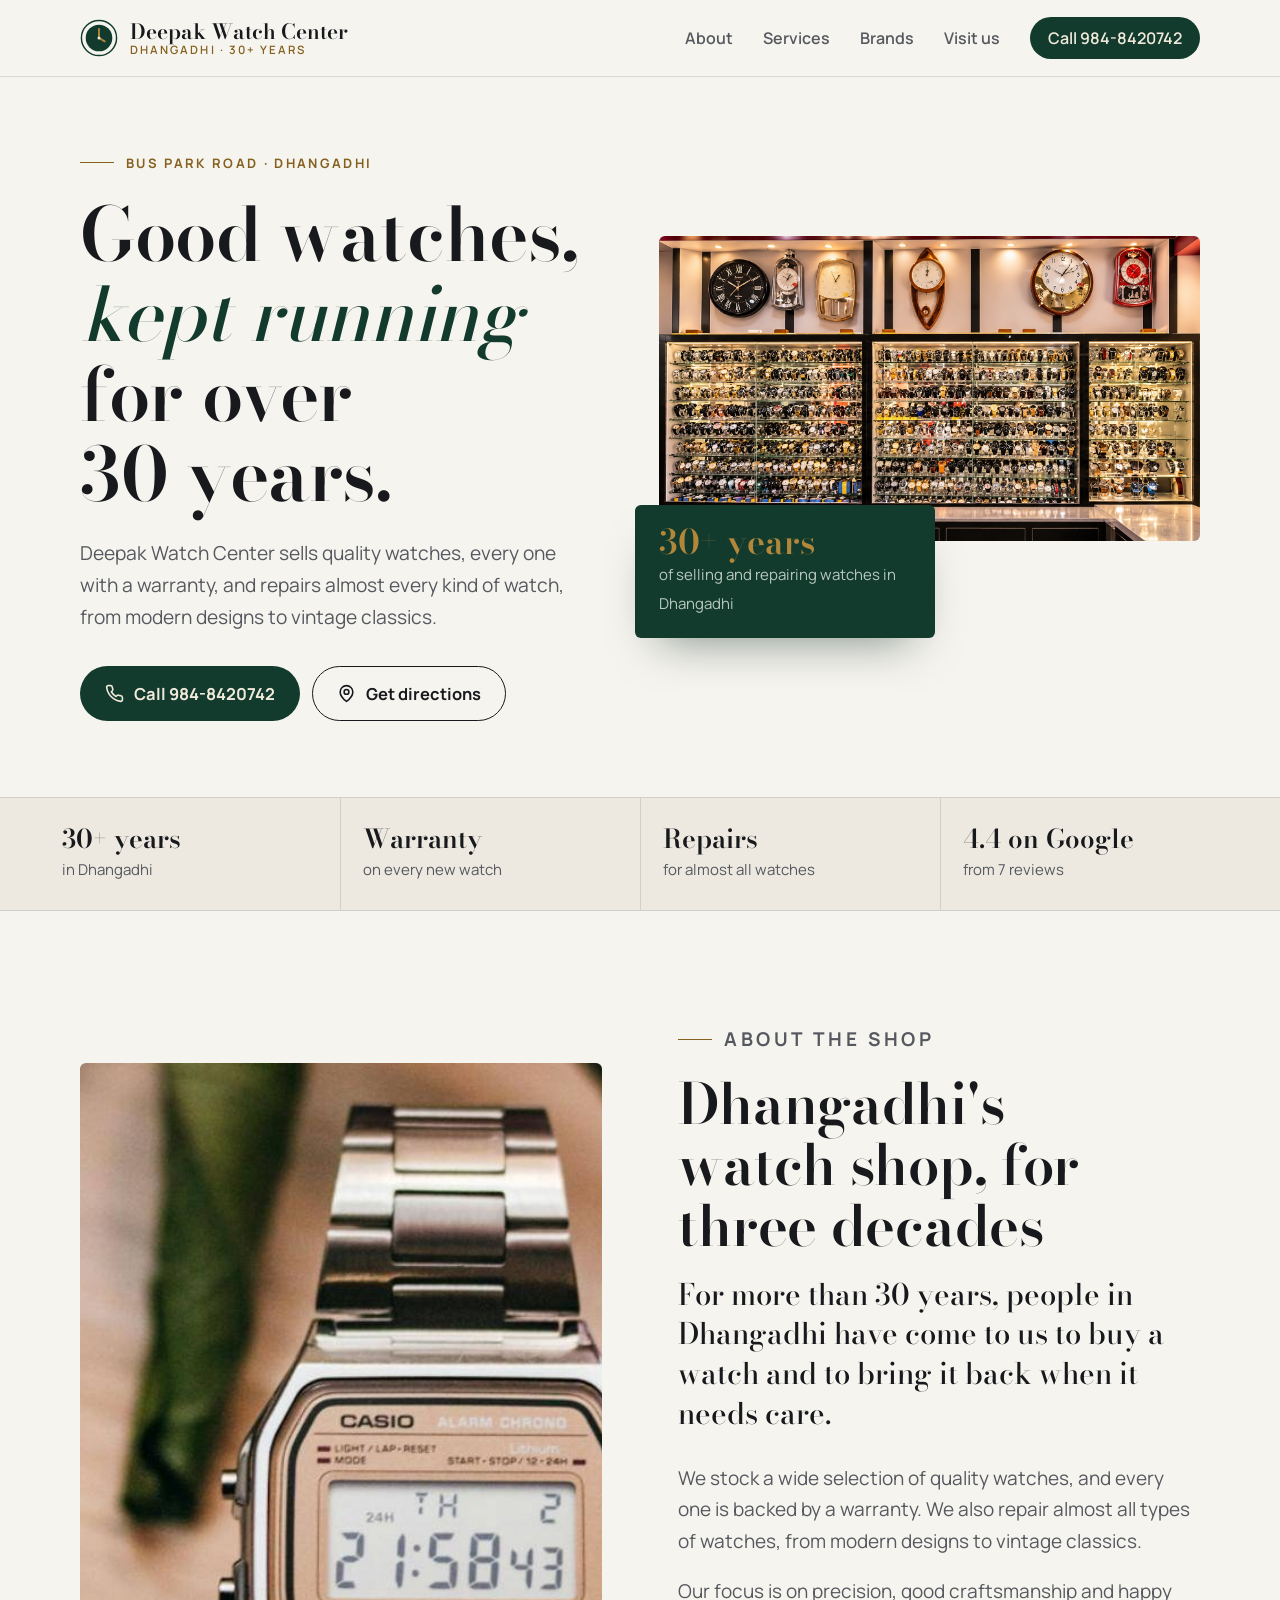
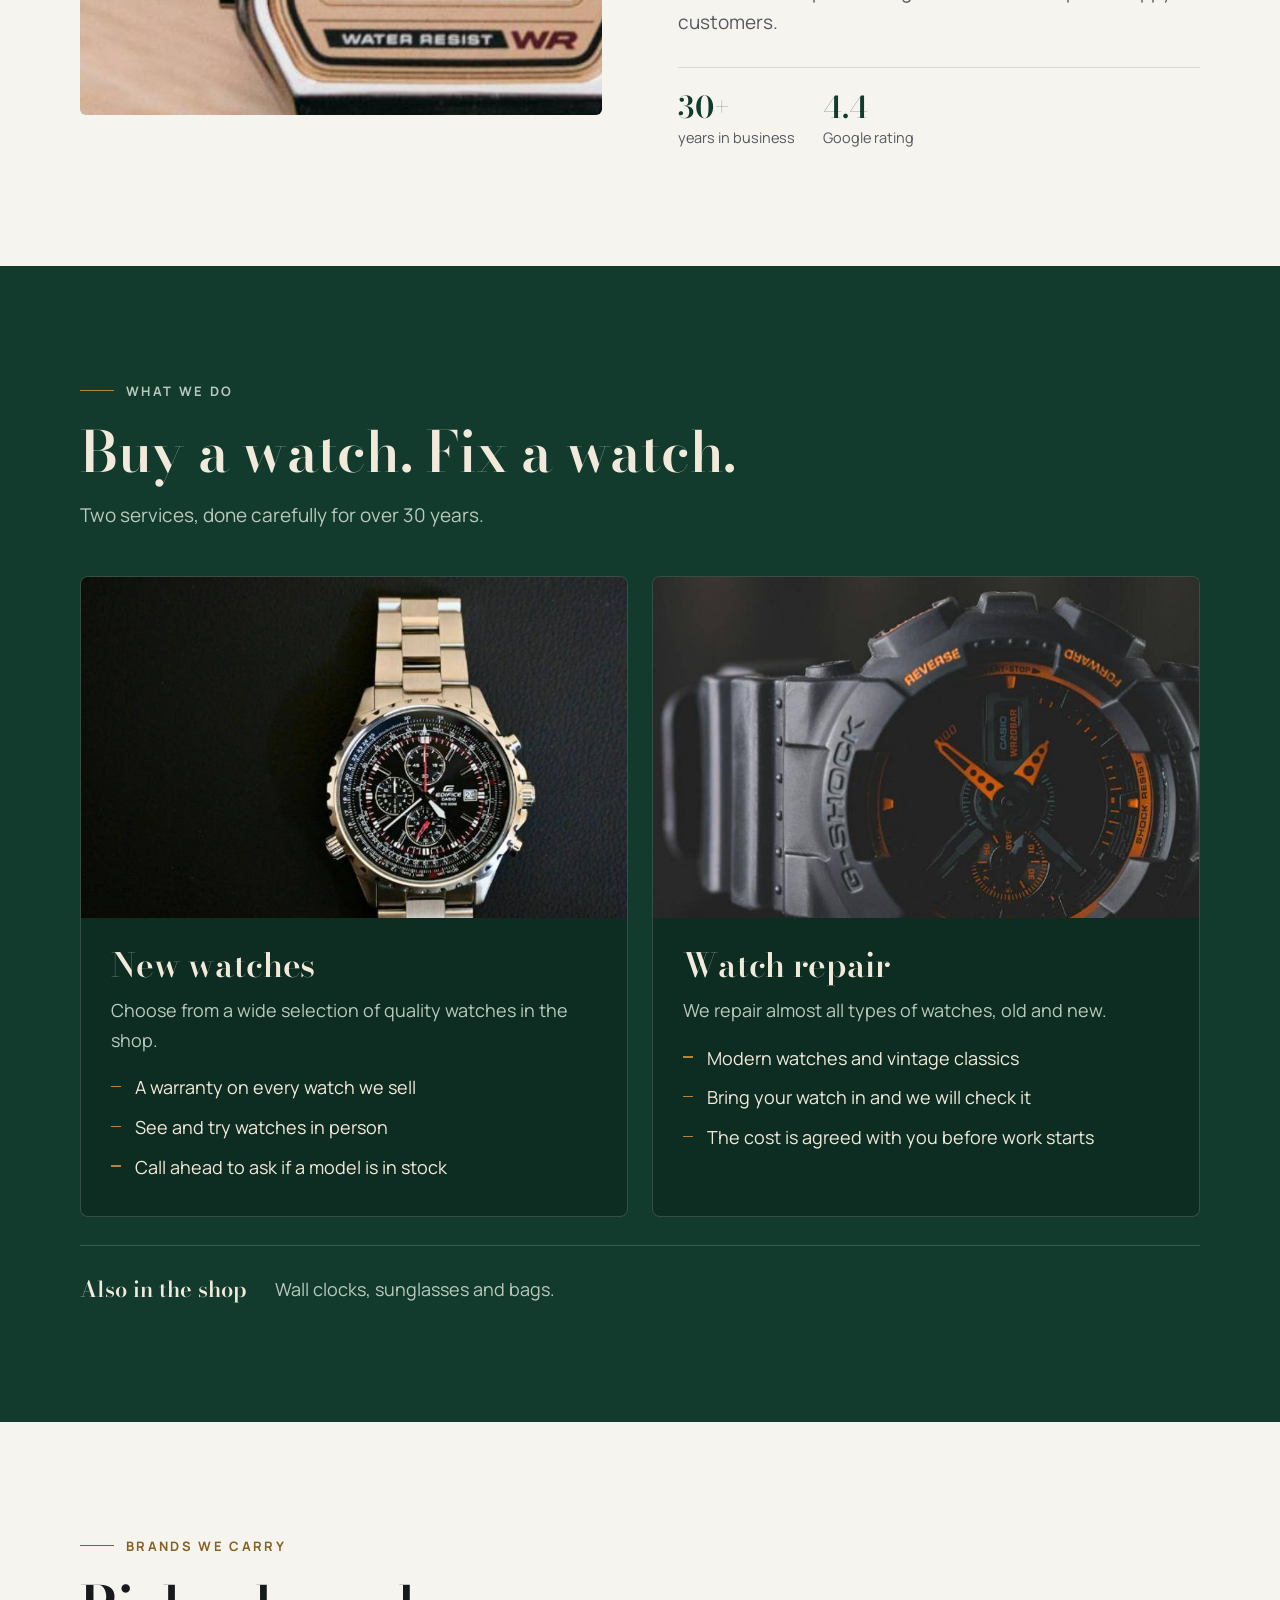
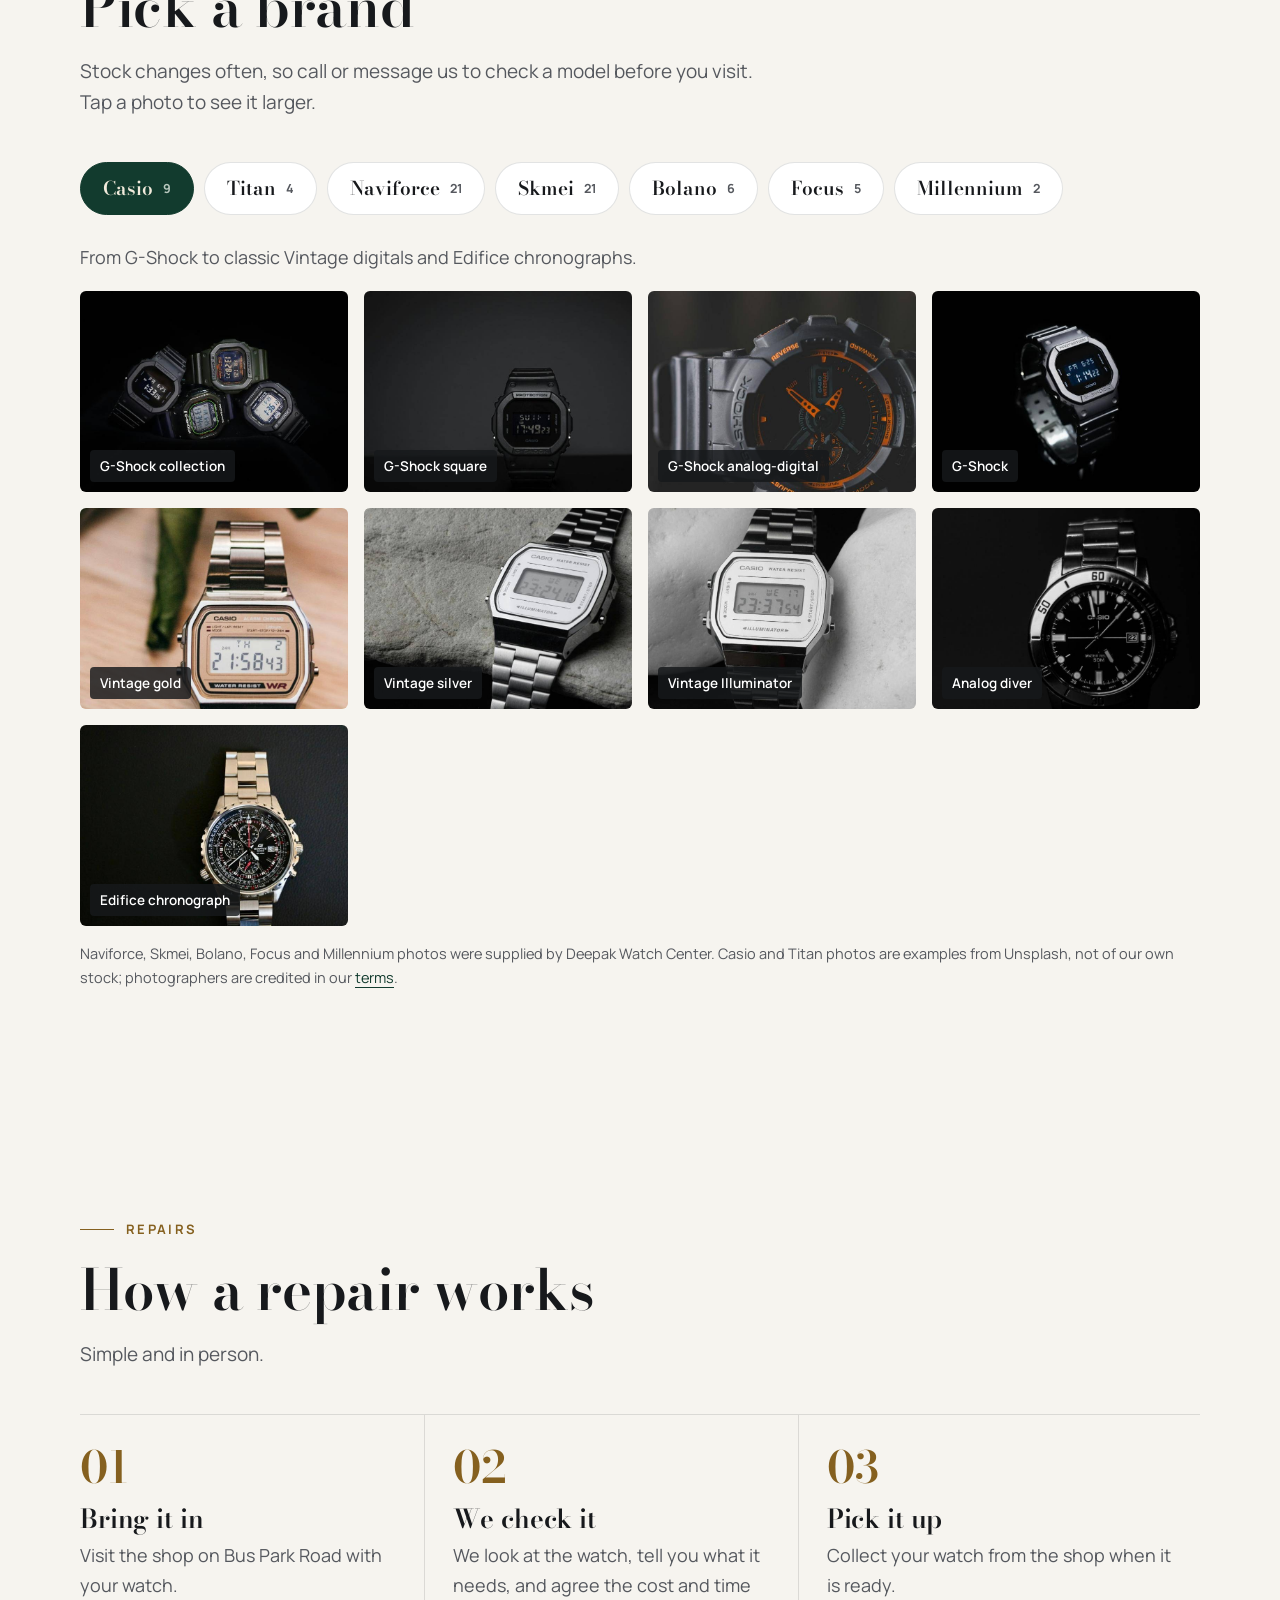
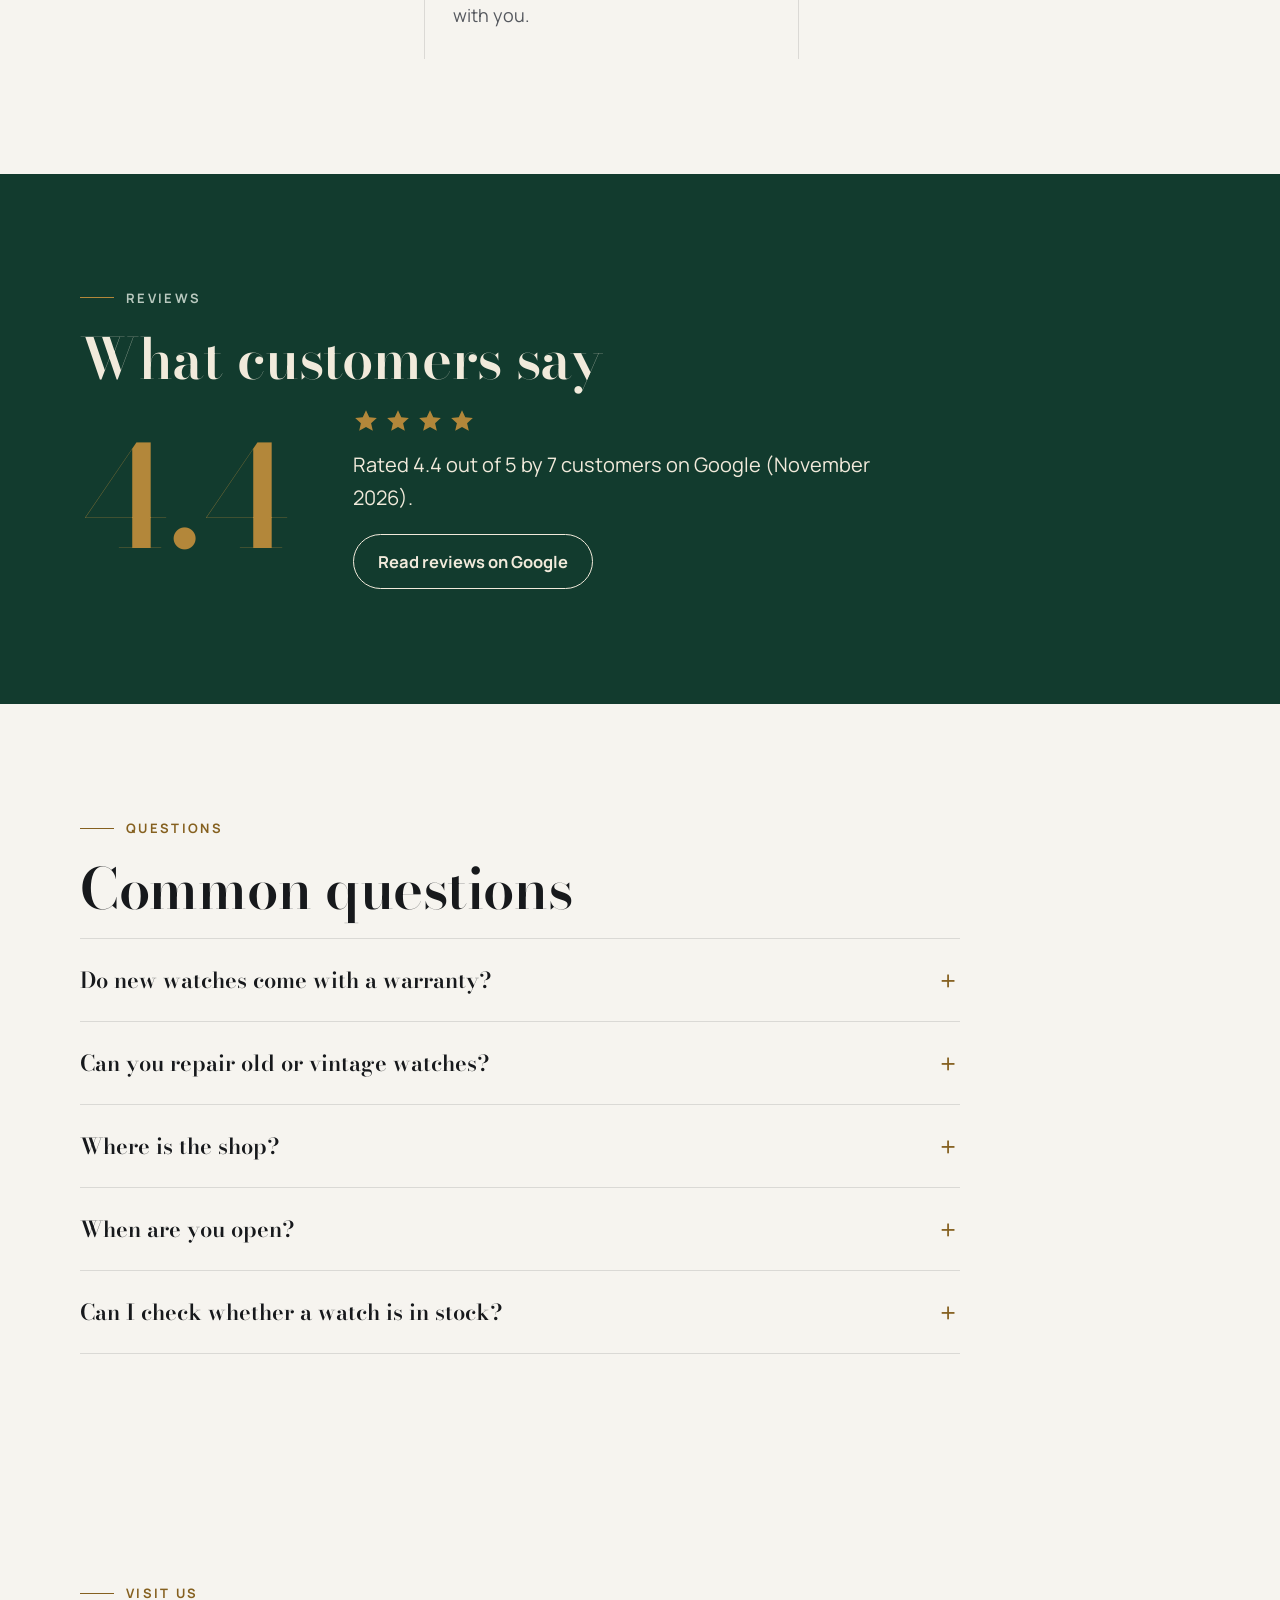
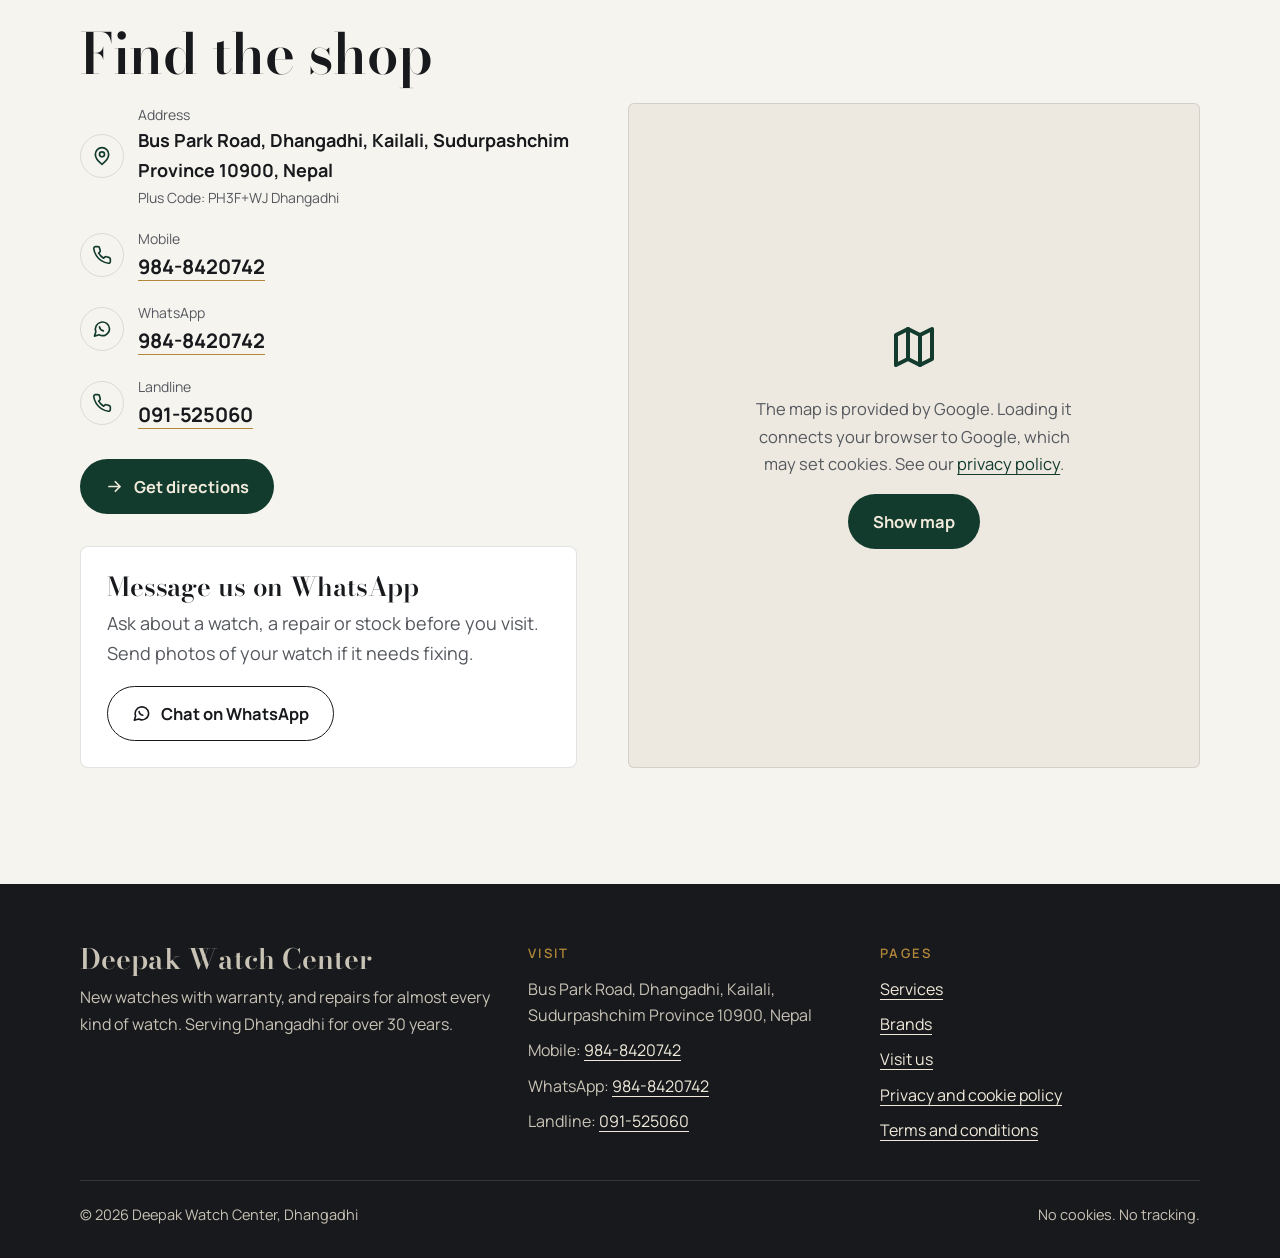
==== commit 4129e72b: "Use the owner's new shop display photo in the hero Replaces wall-display.jpg with shop-display.jpg (" ====
--- a/index.html
+++ b/index.html
@@ -49,7 +49,7 @@
         </div>
       </div>
       <figure class="hero-photo">
-        <img src="assets/img/wall-display.jpg" width="1524" height="1103" alt="Inside Deepak Watch Center: glass shelves holding hundreds of wristwatches, with wall clocks displayed above">
+        <img src="assets/img/shop-display.jpg" width="1672" height="941" alt="Inside Deepak Watch Center: glass shelves holding hundreds of wristwatches, with wall clocks displayed above">
         <figcaption><b>30+ years</b><span>of selling and repairing watches in Dhangadhi</span></figcaption>
       </figure>
     </div>
--- a/assets/style.css
+++ b/assets/style.css
@@ -82,11 +82,11 @@
 .hero h1 em{font-style:italic;font-weight:500;color:var(--green)}
 .hero .lead{font-size:clamp(18px,1.5vw,20.5px);color:var(--muted);max-width:42ch;margin:24px 0 32px}
 .hero-photo{position:relative;margin:0}
-.hero-photo img{width:100%;height:auto;aspect-ratio:4/3.2;object-fit:cover;border-radius:6px}
-.hero-photo figcaption{position:absolute;left:-24px;bottom:-28px;background:var(--green);color:var(--cream);padding:20px 24px;border-radius:6px;max-width:300px;box-shadow:0 24px 48px -24px rgba(13,44,34,.55)}
+.hero-photo img{width:100%;height:auto;aspect-ratio:16/9;object-fit:cover;border-radius:6px}
+.hero-photo figcaption{position:relative;margin:-36px 0 0 -24px;display:inline-block;background:var(--green);color:var(--cream);padding:20px 24px;border-radius:6px;max-width:300px;box-shadow:0 24px 48px -24px rgba(13,44,34,.55)}
 .hero-photo figcaption b{display:block;font:600 34px/1 var(--serif);color:var(--brass)}
 .hero-photo figcaption span{font-size:15px;color:var(--sage)}
-@media (max-width:900px){.hero .wrap{grid-template-columns:1fr}.hero-photo figcaption{left:16px;bottom:-24px}}
+@media (max-width:900px){.hero .wrap{grid-template-columns:1fr}.hero-photo figcaption{margin:-28px 0 0 16px}}
 
 /* facts strip */
 .facts{border-top:1px solid var(--line);border-bottom:1px solid var(--line);background:var(--paper-2)}
